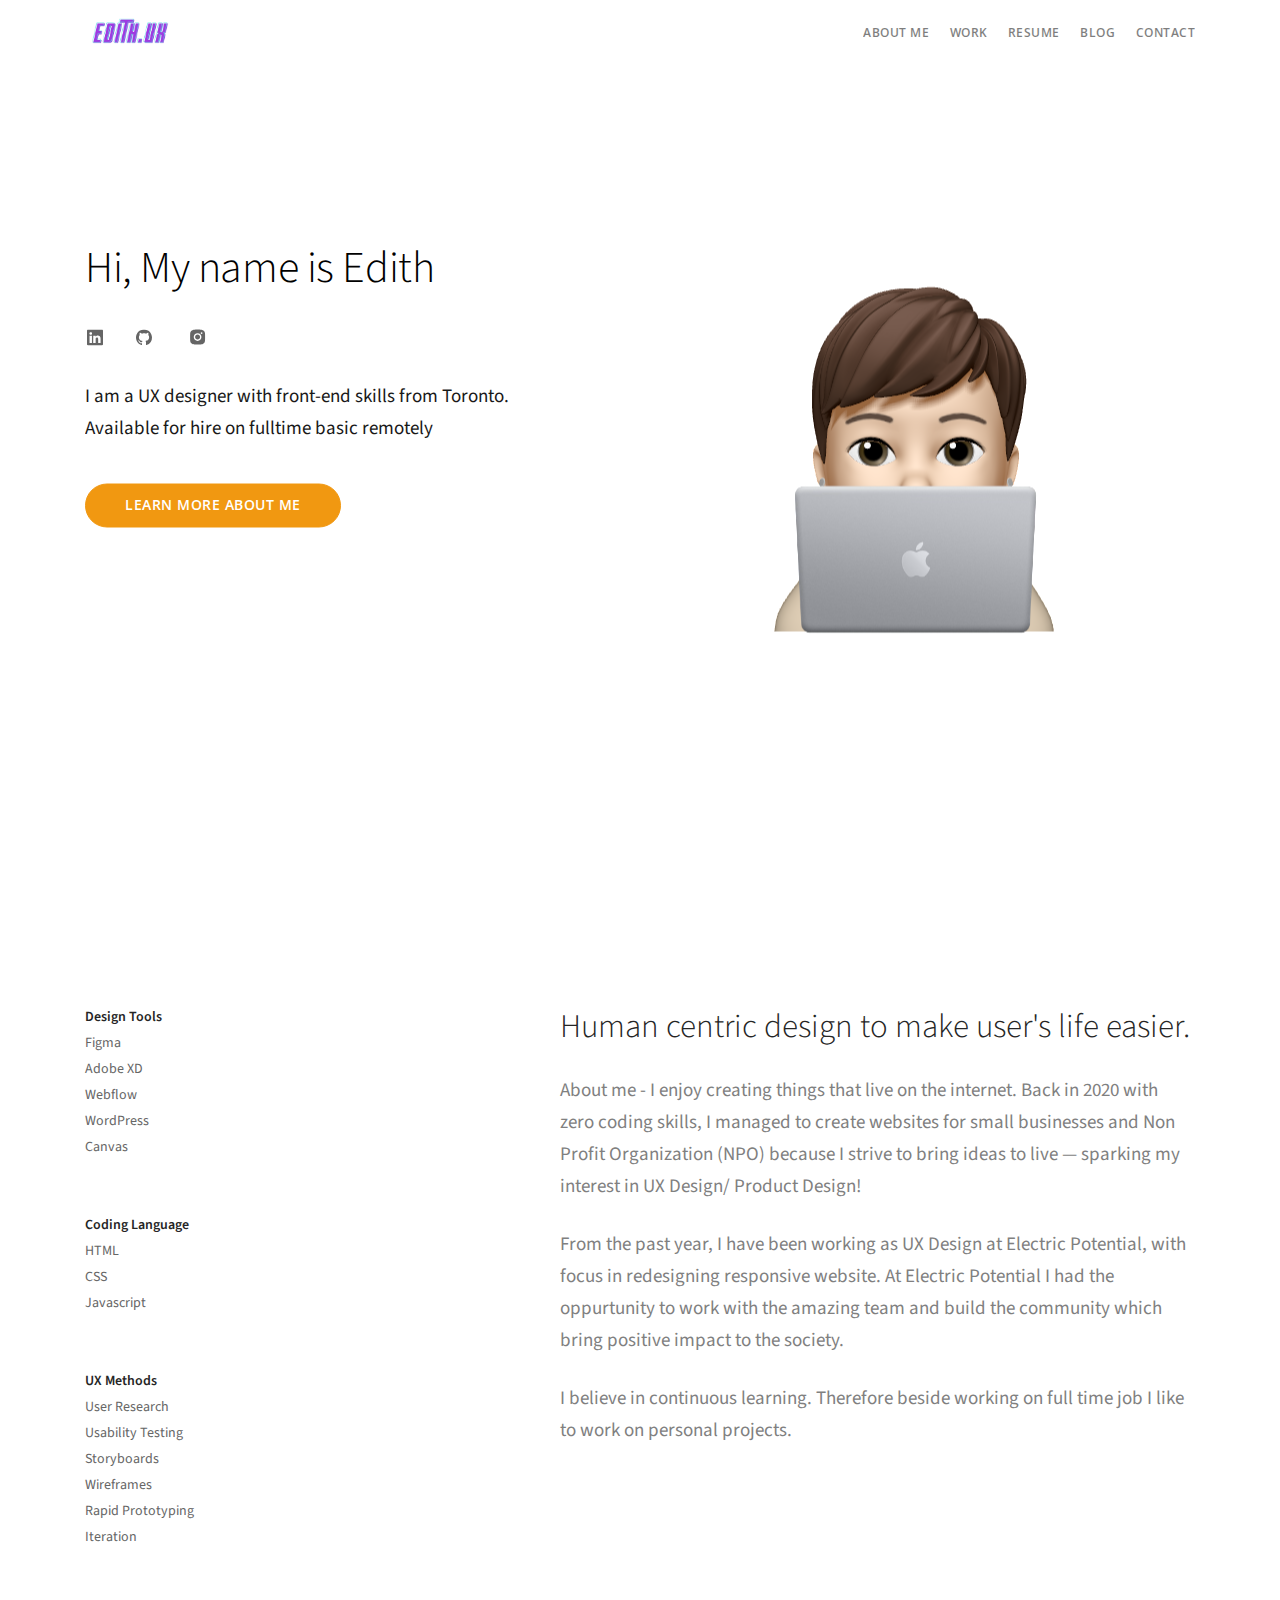
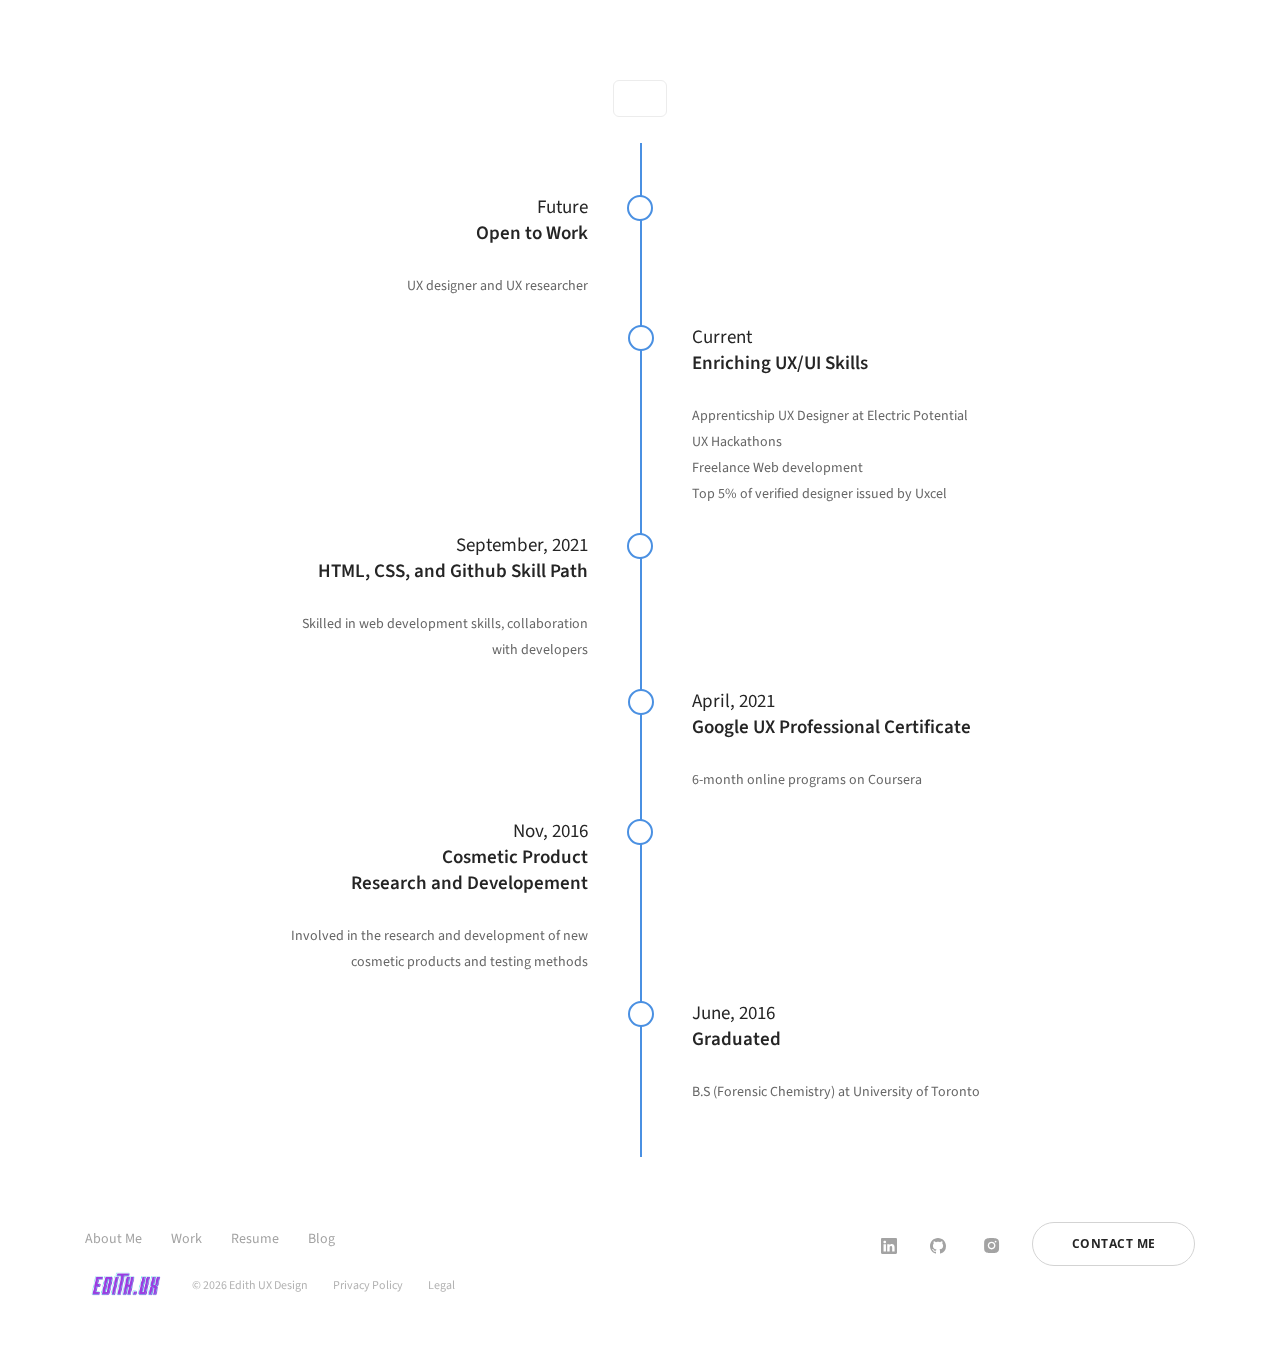
==== Aboutme.html @ ef79de03 "UX portfolio" ====
<!doctype html>
<html lang="en">
    <head>
        <meta charset="utf-8">
        <title>Edith Yim UX Design - About Me</title>
        <meta name="viewport" content="width=device-width, initial-scale=1.0">
        <meta name="description" content="Site Description Here">
        <link href="css/bootstrap.css" rel="stylesheet" type="text/css" media="all" />
        <link href="css/stack-interface.css" rel="stylesheet" type="text/css" media="all" />
        <link href="css/socicon.css" rel="stylesheet" type="text/css" media="all" />
        <link href="css/lightbox.min.css" rel="stylesheet" type="text/css" media="all" />
        <link href="css/flickity.css" rel="stylesheet" type="text/css" media="all" />
        <link href="css/iconsmind.css" rel="stylesheet" type="text/css" media="all" />
        <link href="css/jquery.steps.css" rel="stylesheet" type="text/css" media="all" />
        <link href="css/theme.css" rel="stylesheet" type="text/css" media="all" />
        <link href="css/custom.css" rel="stylesheet" type="text/css" media="all" />
        <link href="css/font-sourcesanspro.css" rel="stylesheet" type="text/css" media="all" />
        <link rel="stylesheet" media="screen and (max-width: 480px)" href="css/smallscreen.css">
        <link href="https://fonts.googleapis.com/css?family=Open+Sans:200,300,400,400i,500,600,700%7CMerriweather:300,300i" rel="stylesheet">
        <link href="https://fonts.googleapis.com/css?family=Source+Sans+Pro:200,300,400,400i,600,700" rel="stylesheet" />
        <link href="https://fonts.googleapis.com/icon?family=Material+Icons" rel="stylesheet">
    </head>

    <body class=" ">
        <a id="start"></a>
        <div class="nav-container ">
            <div class="bar bar--sm visible-xs">
                <div class="container">
                    <div class="row">
                        <div class="col-3 col-md-2">
                            <a href="index.html">
                                <img class="logo logo-dark" alt="logo" src="image/Logo.png" />
                                <img class="logo logo-light" alt="logo" src="image/Logo.png" />
                            </a>
                        </div>
                        <div class="col-9 col-md-10 text-right">
                            <a href="#" class="hamburger-toggle" data-toggle-class="#menu1;hidden-xs">
                                <i class="icon icon--sm stack-interface stack-menu"><svg width="24" height="24" xmlns="http://www.w3.org/2000/svg" fill-rule="evenodd" clip-rule="evenodd"><path d="M24 18v1h-24v-1h24zm0-6v1h-24v-1h24zm0-6v1h-24v-1h24z" fill="#1040e2"/><path d="M24 19h-24v-1h24v1zm0-6h-24v-1h24v1zm0-6h-24v-1h24v1z"/></svg></i>
                            </a>
        
                        </div>
                    </div>
                    <!--end of row-->
                </div>
                <!--end of container-->
            </div>
            <!--end bar-->
            <nav id="menu1" class="bar bar--sm bar-1 hidden-xs bar--absolute bar--transparent">
                <div class="container">
                    <div class="row">
                        <div class="col-lg-1 col-md-2 hidden-xs">
                            <div class="bar__module">
                                <a href="index.html">
                                    <img class="logo logo-dark" alt="logo" src="image/Logo.png" />
                                    <img class="logo logo-light" alt="logo" src="image/Logo.png" />
                                </a>
                            </div>
                            <!--end module-->
                        </div>
                        <div class="col-lg-11 col-md-12 text-right text-left-xs text-left-sm">
                            <div class="bar__module">
                                <ul class="menu-horizontal text-center">
                                    
                                     
                                    <li class="dropdown">
                                        
                        
                                        <a href="Aboutme.html"><span class="dropdown__trigger" style="color: black;">
                                        About Me </span></a>
                                        
                                        
                                    </li>
                                    <li class="dropdown">
                                        <a href="index.html #casestudy"><span class="dropdown__trigger" style="color: black;">Work</span></a>
                                        
                                    </li>
                                    <li class="dropdown">
                                        <a href="#"><span class="dropdown__trigger" style="color: black;">Resume</span></a>
                                    </li>
                                    <li class="dropdown">
                                        <a href="Blog.html"><span class="dropdown__trigger" style="color: black;">Blog</span></a>
                                    </li>
                                    <li class="dropdown">
                                        <a href="#"><span class="dropdown__trigger" style="color: black;">Contact </span></a>
                                        <div class="dropdown__container">
                                            <div class="container">
                                                <div class="row">
                                                    <div class="dropdown__content col-lg-2 col-md-4">
                                                        <ul class="menu-vertical">
                                                            <li class="dropdown">
                                                                <a href="mailto:yimmunyi@gmail.com"><span class="dropdown__trigger">Email</span></a>
                                                            <li class="dropdown">
                                                                <a href="https://www.linkedin.com/in/edithyim/"><span class="dropdown__trigger">Linkedin</span></a>
                                                            <li class="dropdown">
                                                                <a href="https://github.com/yimmun"><span class="dropdown__trigger">Github</span></a>
                                                            <li class="dropdown">
                                                                <a href="https://www.instagram.com/gooderror.ux/?hl=en"><span class="dropdown__trigger">Instagram</span></a>
                                                            

                                                                
                                                                <!--end dropdown container-->
                    
                                    </li>
                                    
                                                </div>
                                            </div>
                                        </div>
                                        <!--end dropdown container-->
                                    </li>
                                </ul>
                            </div>
                            <!--end module-->
                    
                        </div>
                    </div>
                    <!--end of row-->
                </div>
                <!--end of container-->
            </nav>
            <!--end bar-->
        </div>
        <div class="main-container">
            <section class="cover height-100 imagebg" data-overlay="0">
                <div class="background-image-holder">
                    <img alt="background" src="#" />
                </div>
                <div class="container pos-vertical-center">
                    <div class="row">
                        <div class="col-md-8 col-lg-5">
                            <h1 style="color: black;">
                                Hi, My name is Edith
                            </h1>
                            <ul class="social-list list-inline list--hover">
                                <li>
                                    <a href="https://www.linkedin.com/in/edithyim/" target="_blank">
                                        <i class="socicon socicon-twitter icon icon--xs"><svg xmlns="http://www.w3.org/2000/svg" width="16" height="16" fill="currentColor" class="bi bi-linkedin" viewBox="0 0 16 16">
                                            <path d="M0 1.146C0 .513.526 0 1.175 0h13.65C15.474 0 16 .513 16 1.146v13.708c0 .633-.526 1.146-1.175 1.146H1.175C.526 16 0 15.487 0 14.854V1.146zm4.943 12.248V6.169H2.542v7.225h2.401zm-1.2-8.212c.837 0 1.358-.554 1.358-1.248-.015-.709-.52-1.248-1.342-1.248-.822 0-1.359.54-1.359 1.248 0 .694.521 1.248 1.327 1.248h.016zm4.908 8.212V9.359c0-.216.016-.432.08-.586.173-.431.568-.878 1.232-.878.869 0 1.216.662 1.216 1.634v3.865h2.401V9.25c0-2.22-1.184-3.252-2.764-3.252-1.274 0-1.845.7-2.165 1.193v.025h-.016a5.54 5.54 0 0 1 .016-.025V6.169h-2.4c.03.678 0 7.225 0 7.225h2.4z"/>
                                          </svg></i>
                                    </a>
                                </li>
                                <li>
                                    <a href="https://github.com/yimmun" target="_blank">
                                        <i class="socicon socicon-facebook icon icon--xs"><svg xmlns="http://www.w3.org/2000/svg" width="16" height="16" fill="currentColor" class="bi bi-github" viewBox="0 0 16 16">
                                            <path d="M8 0C3.58 0 0 3.58 0 8c0 3.54 2.29 6.53 5.47 7.59.4.07.55-.17.55-.38 0-.19-.01-.82-.01-1.49-2.01.37-2.53-.49-2.69-.94-.09-.23-.48-.94-.82-1.13-.28-.15-.68-.52-.01-.53.63-.01 1.08.58 1.23.82.72 1.21 1.87.87 2.33.66.07-.52.28-.87.51-1.07-1.78-.2-3.64-.89-3.64-3.95 0-.87.31-1.59.82-2.15-.08-.2-.36-1.02.08-2.12 0 0 .67-.21 2.2.82.64-.18 1.32-.27 2-.27.68 0 1.36.09 2 .27 1.53-1.04 2.2-.82 2.2-.82.44 1.1.16 1.92.08 2.12.51.56.82 1.27.82 2.15 0 3.07-1.87 3.75-3.65 3.95.29.25.54.73.54 1.48 0 1.07-.01 1.93-.01 2.2 0 .21.15.46.55.38A8.012 8.012 0 0 0 16 8c0-4.42-3.58-8-8-8z"/>
                                          </svg></i>
                                    </a>
                                </li>
                                <li>
                                    <a href="https://www.instagram.com/gooderror.ux/?hl=en" target="_blank">
                                        <i class="socicon socicon-instagram icon icon--xs"> <svg stroke="currentColor" fill="currentColor" stroke-width="0" viewBox="0 0 1024 1024" height="1.2em" width="1.2em" xmlns="http://www.w3.org/2000/svg"><path d="M512 378.7c-73.4 0-133.3 59.9-133.3 133.3S438.6 645.3 512 645.3 645.3 585.4 645.3 512 585.4 378.7 512 378.7zM911.8 512c0-55.2.5-109.9-2.6-165-3.1-64-17.7-120.8-64.5-167.6-46.9-46.9-103.6-61.4-167.6-64.5-55.2-3.1-109.9-2.6-165-2.6-55.2 0-109.9-.5-165 2.6-64 3.1-120.8 17.7-167.6 64.5C132.6 226.3 118.1 283 115 347c-3.1 55.2-2.6 109.9-2.6 165s-.5 109.9 2.6 165c3.1 64 17.7 120.8 64.5 167.6 46.9 46.9 103.6 61.4 167.6 64.5 55.2 3.1 109.9 2.6 165 2.6 55.2 0 109.9.5 165-2.6 64-3.1 120.8-17.7 167.6-64.5 46.9-46.9 61.4-103.6 64.5-167.6 3.2-55.1 2.6-109.8 2.6-165zM512 717.1c-113.5 0-205.1-91.6-205.1-205.1S398.5 306.9 512 306.9 717.1 398.5 717.1 512 625.5 717.1 512 717.1zm213.5-370.7c-26.5 0-47.9-21.4-47.9-47.9s21.4-47.9 47.9-47.9 47.9 21.4 47.9 47.9a47.84 47.84 0 0 1-47.9 47.9z"></path></svg></i>
                                    </a>
                                </li>
                                <li>
                                    <a href="#">
                                        <i class="socicon socicon-instagram icon icon--xs"></i>
                                    </a>
                                </li>
                            </ul>
                            <p class="lead" style="color:black;">
                                I am a UX designer with front-end skills from Toronto. <br> Available for hire on fulltime basic remotely
                            </p>
                            <a class="btn btn--primary type--uppercase" href="#" style="height: 44px; border-radius: 32px;>
                                <span class="btn__text">
                                    Learn More About Me
                                </span>
                            </a>
                        
                        </div>
                        <div class="memoji" >
                        <img id="memoji" src="image/Image.png" style="margin-left: 160px;"></div>
                    </div>
                    <!--end of row-->
                </div>
                <!--end of container-->
            </section>

            <section class="switchable ">
                <div class="container">
                    <div class="row justify-content-between">
                        <div class="col-md-8 col-lg-7">
                            <h2>Human centric design to make user's life easier.</h2>
                            <p class="lead">
                                        
                                About me - I enjoy creating things that live on the internet. Back in 2020 with zero coding skills, I managed to create websites for small businesses and Non Profit Organization (NPO) because I strive to bring ideas to live — sparking my interest in UX Design/ Product Design! </p>

<p class="lead">From the past year, I have been working as UX Design at Electric Potential, with focus in redesigning responsive website. At Electric Potential I had the oppurtunity to work with the amazing team and build the community which bring positive impact to the society.

<p class="lead">I believe in continuous learning. Therefore beside working on full time job I like to work on personal projects. </p>

                        </div>
                        <div class="col-md-4 col-lg-3">
                            <div class="text-block">
                                <h5>Design Tools</h5>
                                <p>
                                    Figma
                                    <br> Adobe XD
                                    <br> Webflow
                                    <br> WordPress
                                    <br> Canvas
                                </p>
                            </div>
                            <div class="text-block">
                                <h5>Coding Language</h5>
                                <p>
                                    HTML
                                    <br /> CSS
                                    <br /> Javascript
                                </p>
                            </div>
                            <div class="text-block">
                                <h5>UX Methods</h5>
                                <p> User Research
                                
                                    
                                    <br /> Usability Testing
                                    <br /> Storyboards
                                    <br /> Wireframes
                                    <br /> Rapid Prototyping
                                    <br /> Iteration
                                    
                                </p>
                            </div>
                        </div>
                    </div>
                    <!--end of row-->
                </div>
                <!--end of container-->
            </section>

            
            
    <div class="tabs-container text-center" data-content-align="left">
    <ul class="tabs">
        <li class="active">
            <div class="tab__content">
                    <div class="container">
                        <div class="row justify-content-center">
                            <div class="col-lg-8">
                                <div class="process-1">
                                    <div class="process__item">
                                        <h4>Future
                                            <br> <b>Open to Work </b></h4>
                                        <p>
                                            UX designer and UX researcher
                                            
                                        </p>
                                    </div>
                                    <div class="process__item">
                                        <h4>Current
                                            <br> <b>Enriching UX/UI Skills</b> </h4>
                                        <p>
                                            Apprenticship UX Designer at Electric Potential
                                            <br> UX Hackathons
                                            <br> Freelance Web development
                                            <br> Top 5% of verified designer issued by Uxcel
                                        </p>
                                    </div>
                                    <div class="process__item">
                                        <h4> September, 2021
                                            <br> <b>HTML, CSS, and Github Skill Path </b></h4>
                                        <p>
                                             Skilled in web development skills, collaboration with developers
                                        </p>
                                    </div>
                                    <div class="process__item">
                                        <h4> April, 2021
                                            <br> <b>Google UX Professional Certificate </b></h4>
                                        <p>
                                            6-month online programs on Coursera
                                        </p>
                                    </div>
                                    <div class="process__item">
                                        <h4> Nov, 2016
                                            <br> <b>Cosmetic Product</b> <br> <b>Research and Developement</b></h4>
                                        <p>
                                            Involved in the research and development of new cosmetic products and testing methods
                                        </p>
                                    </div>
                                    <div class="process__item">
                                        <h4> June, 2016
                                            <br><b>Graduated</b></h4>
                                        <p>
                                            B.S (Forensic Chemistry) at University of Toronto
                                        </p>
                                    </div>
                                    
                                </div>
                                <!--end process-->
                            </div>
                        </div>
                        <!--end of row-->
                    </div>
                    <!--end of container-->
                </section>
        
                <footer class="space--sm footer-1 text-center-xs ">
                    <div class="container">
                        <div class="row">
                            <div class="col-md-6">
                                <ul class="list-inline list--hover">
                                    <li>
                                        <a href="Aboutme.html">
                                            <span>About Me</span>
                                        </a>
                                    </li>
                                    <li>
                                        <a href="#">
                                            <span>Work</span>
                                        </a>
                                    </li>
                                    <li>
                                        <a href="#">
                                            <span>Resume</span>
                                        </a>
                                    </li>
                                    <li>
                                        <a href="Blog.html">
                                            <span>Blog</span>
                                        </a>
                                    </li>
                                </ul>
                            </div>
                            <div class="col-md-6 text-right text-center-xs">
                                <ul class="social-list list-inline list--hover">
                                    <li>
                                        <a href="#">
                                            <i class="socicon socicon-google icon icon--xs" style="color: black;"></i>
                                        </a>
                                    </li>
                                    <li>
                                        <a href="https://www.linkedin.com/in/edithyim/" target="_blank">
                                            <i class="socicon socicon-twitter icon icon--xs"><svg xmlns="http://www.w3.org/2000/svg" width="16" height="16" fill="currentColor" class="bi bi-linkedin" viewBox="0 0 16 16">
                                                <path d="M0 1.146C0 .513.526 0 1.175 0h13.65C15.474 0 16 .513 16 1.146v13.708c0 .633-.526 1.146-1.175 1.146H1.175C.526 16 0 15.487 0 14.854V1.146zm4.943 12.248V6.169H2.542v7.225h2.401zm-1.2-8.212c.837 0 1.358-.554 1.358-1.248-.015-.709-.52-1.248-1.342-1.248-.822 0-1.359.54-1.359 1.248 0 .694.521 1.248 1.327 1.248h.016zm4.908 8.212V9.359c0-.216.016-.432.08-.586.173-.431.568-.878 1.232-.878.869 0 1.216.662 1.216 1.634v3.865h2.401V9.25c0-2.22-1.184-3.252-2.764-3.252-1.274 0-1.845.7-2.165 1.193v.025h-.016a5.54 5.54 0 0 1 .016-.025V6.169h-2.4c.03.678 0 7.225 0 7.225h2.4z"/>
                                              </svg></i>
                                        </a>
                                    </li>
                                    <li>
                                        <a href="https://github.com/yimmun" target="_blank">
                                            <i class="socicon socicon-facebook icon icon--xs"><svg xmlns="http://www.w3.org/2000/svg" width="16" height="16" fill="currentColor" class="bi bi-github" viewBox="0 0 16 16">
                                                <path d="M8 0C3.58 0 0 3.58 0 8c0 3.54 2.29 6.53 5.47 7.59.4.07.55-.17.55-.38 0-.19-.01-.82-.01-1.49-2.01.37-2.53-.49-2.69-.94-.09-.23-.48-.94-.82-1.13-.28-.15-.68-.52-.01-.53.63-.01 1.08.58 1.23.82.72 1.21 1.87.87 2.33.66.07-.52.28-.87.51-1.07-1.78-.2-3.64-.89-3.64-3.95 0-.87.31-1.59.82-2.15-.08-.2-.36-1.02.08-2.12 0 0 .67-.21 2.2.82.64-.18 1.32-.27 2-.27.68 0 1.36.09 2 .27 1.53-1.04 2.2-.82 2.2-.82.44 1.1.16 1.92.08 2.12.51.56.82 1.27.82 2.15 0 3.07-1.87 3.75-3.65 3.95.29.25.54.73.54 1.48 0 1.07-.01 1.93-.01 2.2 0 .21.15.46.55.38A8.012 8.012 0 0 0 16 8c0-4.42-3.58-8-8-8z"/>
                                              </svg></i>
                                        </a>
                                    </li>
                                    <li>
                                        <a href="https://www.instagram.com/gooderror.ux/?hl=en" target="_blank">
                                            <i class="socicon socicon-instagram icon icon--xs"> <svg stroke="currentColor" fill="currentColor" stroke-width="0" viewBox="0 0 1024 1024" height="1.2em" width="1.2em" xmlns="http://www.w3.org/2000/svg"><path d="M512 378.7c-73.4 0-133.3 59.9-133.3 133.3S438.6 645.3 512 645.3 645.3 585.4 645.3 512 585.4 378.7 512 378.7zM911.8 512c0-55.2.5-109.9-2.6-165-3.1-64-17.7-120.8-64.5-167.6-46.9-46.9-103.6-61.4-167.6-64.5-55.2-3.1-109.9-2.6-165-2.6-55.2 0-109.9-.5-165 2.6-64 3.1-120.8 17.7-167.6 64.5C132.6 226.3 118.1 283 115 347c-3.1 55.2-2.6 109.9-2.6 165s-.5 109.9 2.6 165c3.1 64 17.7 120.8 64.5 167.6 46.9 46.9 103.6 61.4 167.6 64.5 55.2 3.1 109.9 2.6 165 2.6 55.2 0 109.9.5 165-2.6 64-3.1 120.8-17.7 167.6-64.5 46.9-46.9 61.4-103.6 64.5-167.6 3.2-55.1 2.6-109.8 2.6-165zM512 717.1c-113.5 0-205.1-91.6-205.1-205.1S398.5 306.9 512 306.9 717.1 398.5 717.1 512 625.5 717.1 512 717.1zm213.5-370.7c-26.5 0-47.9-21.4-47.9-47.9s21.4-47.9 47.9-47.9 47.9 21.4 47.9 47.9a47.84 47.84 0 0 1-47.9 47.9z"></path></svg></i>
                                        </a>
                                    </li>
                                </ul>
                                <a href="mailto:yimmunyi@gmail.com" class="btn type--uppercase" id="contactusbutton" style="height: 44px; border-radius: 32px;" >
                                    <span class="btn__text">
                                        Contact Me
                                    </span>
                                </a>
                            </div>
                        </div>
                        <!--end of row-->
                        <div class="row">
                            <div class="col-md-12">
                                <img alt="Image" class="logo" src="image/Logo.png" />
                                <span class="type--fine-print">&copy;
                                    <span class="update-year"></span> Edith UX Design</span>
                                <a class="type--fine-print" href="#">Privacy Policy</a>
                                <a class="type--fine-print" href="#">Legal</a>
                            </div>
                        </div>
                        <!--end of row-->
                    </div>
                    <!--end of container-->
                </footer>
            </div>

        <!--<div class="loader"></div>-->
        <a class="back-to-top inner-link" href="#start" data-scroll-class="100vh:active">
            <i class="stack-interface stack-up-open-big"><svg stroke="currentColor" fill="currentColor" stroke-width="0" viewBox="0 0 448 512" height="1em" width="1em" xmlns="http://www.w3.org/2000/svg"><path d="M34.9 289.5l-22.2-22.2c-9.4-9.4-9.4-24.6 0-33.9L207 39c9.4-9.4 24.6-9.4 33.9 0l194.3 194.3c9.4 9.4 9.4 24.6 0 33.9L413 289.4c-9.5 9.5-25 9.3-34.3-.4L264 168.6V456c0 13.3-10.7 24-24 24h-32c-13.3 0-24-10.7-24-24V168.6L69.2 289.1c-9.3 9.8-24.8 10-34.3.4z"></path></svg></i>
        </a>
        <script src="js/jquery-3.1.1.min.js"></script>
        <script src="js/flickity.min.js"></script>
        <script src="js/easypiechart.min.js"></script>
        <script src="js/parallax.js"></script>
        <script src="js/typed.min.js"></script>
        <script src="js/datepicker.js"></script>
        <script src="js/isotope.min.js"></script>
        <script src="js/ytplayer.min.js"></script>
        <script src="js/lightbox.min.js"></script>
        <script src="js/granim.min.js"></script>
        <script src="js/jquery.steps.min.js"></script>
        <script src="js/countdown.min.js"></script>
        <script src="js/twitterfetcher.min.js"></script>
        <script src="js/spectragram.min.js"></script>
        <script src="js/smooth-scroll.min.js"></script>
        <script src="js/scripts.js"></script>
    </body>
</html>
---- css/stack-interface.css ----
@font-face {
  font-family: 'stack-interface';
  src: url('../fonts/stack-interface.eot?33839631');
  src: url('../fonts/stack-interface.eot?33839631#iefix') format('embedded-opentype'),
       url('../fonts/stack-interface.woff2?33839631') format('woff2'),
       url('../fonts/stack-interface.woff?33839631') format('woff'),
       url('../fonts/stack-interface.ttf?33839631') format('truetype'),
       url('../fonts/stack-interface.svg?33839631#stack-interface') format('svg');
  font-weight: normal;
  font-style: normal;
}
/* Chrome hack: SVG is rendered more smooth in Windozze. 100% magic, uncomment if you need it. */
/* Note, that will break hinting! In other OS-es font will be not as sharp as it could be */
/*
@media screen and (-webkit-min-device-pixel-ratio:0) {
  @font-face {
    font-family: 'stack-interface';
    src: url('../font/stack-interface.svg?34857618#stack-interface') format('svg');
  }
}
*/
 
 [class^="stack-"]:before, [class*=" stack-"]:before {
  font-family: "stack-interface";
  font-style: normal;
  font-weight: normal;
  speak: none;
 
  display: inline-block;
  text-decoration: inherit;
  width: 1em;
  margin-right: .2em;
  text-align: center;
  /* opacity: .8; */
 
  /* For safety - reset parent styles, that can break glyph codes*/
  font-variant: normal;
  text-transform: none;
 
  /* fix buttons height, for twitter bootstrap */
  line-height: 1em;
 
  /* Animation center compensation - margins should be symmetric */
  /* remove if not needed */
  margin-left: .2em;
 
  /* you can be more comfortable with increased icons size */
  /* font-size: 120%; */
 
  /* Font smoothing. That was taken from TWBS */
  -webkit-font-smoothing: antialiased;
  -moz-osx-font-smoothing: grayscale;
 
  /* Uncomment for 3D effect */
  /* text-shadow: 1px 1px 1px rgba(127, 127, 127, 0.3); */
}
 
.stack-down-open-big:before { content: '\e800'; } /* '' */
.stack-left-open-big:before { content: '\e801'; } /* '' */
.stack-right-open-big:before { content: '\e802'; } /* '' */
.stack-up-open-big:before { content: '\e803'; } /* '' */
.stack-basket:before { content: '\e804'; } /* '' */
.stack-search:before { content: '\e805'; } /* '' */
.stack-down-dir:before { content: '\e806'; } /* '' */
.stack-left-dir:before { content: '\e807'; } /* '' */
.stack-right-dir:before { content: '\e808'; } /* '' */
.stack-up-dir:before { content: '\e809'; } /* '' */
.stack-down-open:before { content: '\e80a'; } /* '' */
.stack-left-open:before { content: '\e80b'; } /* '' */
.stack-right-open:before { content: '\e80c'; } /* '' */
.stack-up-open:before { content: '\e80d'; } /* '' */
.stack-menu:before { content: '\e80e'; } /* '' */
.stack-users:before { content: '\e80f'; } /* '' */
.stack-publish:before { content: '\e810'; } /* '' */
.stack-trash:before { content: '\e811'; } /* '' */
.stack-bell:before { content: '\e812'; } /* '' */
.stack-cog:before { content: '\e813'; } /* '' */
.stack-plus-circled:before { content: '\e814'; } /* '' */
.stack-dot-3:before { content: '\e815'; } /* '' */
---- css/socicon.css ----
@font-face {
  font-family: 'Socicon';
  src:  url('../fonts/socicon.eot?a93r5t');
  src:  url('../fonts/socicon.eot?a93r5t#iefix') format('embedded-opentype'),
    url('../fonts/socicon.ttf?a93r5t') format('truetype'),
    url('../fonts/socicon.woff?a93r5t') format('woff'),
    url('../fonts/socicon.svg?a93r5t#Socicon') format('svg');
  font-weight: normal;
  font-style: normal;
}

[class^="socicon-"], [class*=" socicon-"] {
  /* use !important to prevent issues with browser extensions that change fonts */
  font-family: 'Socicon' !important;
  speak: none;
  font-style: normal;
  font-weight: normal;
  font-variant: normal;
  text-transform: none;
  line-height: 1;

  /* Better Font Rendering =========== */
  -webkit-font-smoothing: antialiased;
  -moz-osx-font-smoothing: grayscale;
}

.socicon-gamewisp:before {
  content: "\e905";
}
.socicon-bloglovin:before {
  content: "\e904";
}
.socicon-tunein:before {
  content: "\e903";
}
.socicon-gamejolt:before {
  content: "\e901";
}
.socicon-trello:before {
  content: "\e902";
}
.socicon-spreadshirt:before {
  content: "\e900";
}
.socicon-500px:before {
  content: "\e000";
}
.socicon-8tracks:before {
  content: "\e001";
}
.socicon-airbnb:before {
  content: "\e002";
}
.socicon-alliance:before {
  content: "\e003";
}
.socicon-amazon:before {
  content: "\e004";
}
.socicon-amplement:before {
  content: "\e005";
}
.socicon-android:before {
  content: "\e006";
}
.socicon-angellist:before {
  content: "\e007";
}
.socicon-apple:before {
  content: "\e008";
}
.socicon-appnet:before {
  content: "\e009";
}
.socicon-baidu:before {
  content: "\e00a";
}
.socicon-bandcamp:before {
  content: "\e00b";
}
.socicon-battlenet:before {
  content: "\e00c";
}
.socicon-beam:before {
  content: "\e00d";
}
.socicon-bebee:before {
  content: "\e00e";
}
.socicon-bebo:before {
  content: "\e00f";
}
.socicon-behance:before {
  content: "\e010";
}
.socicon-blizzard:before {
  content: "\e011";
}
.socicon-blogger:before {
  content: "\e012";
}
.socicon-buffer:before {
  content: "\e013";
}
.socicon-chrome:before {
  content: "\e014";
}
.socicon-coderwall:before {
  content: "\e015";
}
.socicon-curse:before {
  content: "\e016";
}
.socicon-dailymotion:before {
  content: "\e017";
}
.socicon-deezer:before {
  content: "\e018";
}
.socicon-delicious:before {
  content: "\e019";
}
.socicon-deviantart:before {
  content: "\e01a";
}
.socicon-diablo:before {
  content: "\e01b";
}
.socicon-digg:before {
  content: "\e01c";
}
.socicon-discord:before {
  content: "\e01d";
}
.socicon-disqus:before {
  content: "\e01e";
}
.socicon-douban:before {
  content: "\e01f";
}
.socicon-draugiem:before {
  content: "\e020";
}
.socicon-dribbble:before {
  content: "\e021";
}
.socicon-drupal:before {
  content: "\e022";
}
.socicon-ebay:before {
  content: "\e023";
}
.socicon-ello:before {
  content: "\e024";
}
.socicon-endomodo:before {
  content: "\e025";
}
.socicon-envato:before {
  content: "\e026";
}
.socicon-etsy:before {
  content: "\e027";
}
.socicon-facebook:before {
  content: "\e028";
}
.socicon-feedburner:before {
  content: "\e029";
}
.socicon-filmweb:before {
  content: "\e02a";
}
.socicon-firefox:before {
  content: "\e02b";
}
.socicon-flattr:before {
  content: "\e02c";
}
.socicon-flickr:before {
  content: "\e02d";
}
.socicon-formulr:before {
  content: "\e02e";
}
.socicon-forrst:before {
  content: "\e02f";
}
.socicon-foursquare:before {
  content: "\e030";
}
.socicon-friendfeed:before {
  content: "\e031";
}
.socicon-github:before {
  content: "\e032";
}
.socicon-goodreads:before {
  content: "\e033";
}
.socicon-google:before {
  content: "\e034";
}
.socicon-googlescholar:before {
  content: "\e035";
}
.socicon-googlegroups:before {
  content: "\e036";
}
.socicon-googlephotos:before {
  content: "\e037";
}
.socicon-googleplus:before {
  content: "\e038";
}
.socicon-grooveshark:before {
  content: "\e039";
}
.socicon-hackerrank:before {
  content: "\e03a";
}
.socicon-hearthstone:before {
  content: "\e03b";
}
.socicon-hellocoton:before {
  content: "\e03c";
}
.socicon-heroes:before {
  content: "\e03d";
}
.socicon-hitbox:before {
  content: "\e03e";
}
.socicon-horde:before {
  content: "\e03f";
}
.socicon-houzz:before {
  content: "\e040";
}
.socicon-icq:before {
  content: "\e041";
}
.socicon-identica:before {
  content: "\e042";
}
.socicon-imdb:before {
  content: "\e043";
}
.socicon-instagram:before {
  content: "\e044";
}
.socicon-issuu:before {
  content: "\e045";
}
.socicon-istock:before {
  content: "\e046";
}
.socicon-itunes:before {
  content: "\e047";
}
.socicon-keybase:before {
  content: "\e048";
}
.socicon-lanyrd:before {
  content: "\e049";
}
.socicon-lastfm:before {
  content: "\e04a";
}
.socicon-line:before {
  content: "\e04b";
}
.socicon-linkedin:before {
  content: "\e04c";
}
.socicon-livejournal:before {
  content: "\e04d";
}
.socicon-lyft:before {
  content: "\e04e";
}
.socicon-macos:before {
  content: "\e04f";
}
.socicon-mail:before {
  content: "\e050";
}
.socicon-medium:before {
  content: "\e051";
}
.socicon-meetup:before {
  content: "\e052";
}
.socicon-mixcloud:before {
  content: "\e053";
}
.socicon-modelmayhem:before {
  content: "\e054";
}
.socicon-mumble:before {
  content: "\e055";
}
.socicon-myspace:before {
  content: "\e056";
}
.socicon-newsvine:before {
  content: "\e057";
}
.socicon-nintendo:before {
  content: "\e058";
}
.socicon-npm:before {
  content: "\e059";
}
.socicon-odnoklassniki:before {
  content: "\e05a";
}
.socicon-openid:before {
  content: "\e05b";
}
.socicon-opera:before {
  content: "\e05c";
}
.socicon-outlook:before {
  content: "\e05d";
}
.socicon-overwatch:before {
  content: "\e05e";
}
.socicon-patreon:before {
  content: "\e05f";
}
.socicon-paypal:before {
  content: "\e060";
}
.socicon-periscope:before {
  content: "\e061";
}
.socicon-persona:before {
  content: "\e062";
}
.socicon-pinterest:before {
  content: "\e063";
}
.socicon-play:before {
  content: "\e064";
}
.socicon-player:before {
  content: "\e065";
}
.socicon-playstation:before {
  content: "\e066";
}
.socicon-pocket:before {
  content: "\e067";
}
.socicon-qq:before {
  content: "\e068";
}
.socicon-quora:before {
  content: "\e069";
}
.socicon-raidcall:before {
  content: "\e06a";
}
.socicon-ravelry:before {
  content: "\e06b";
}
.socicon-reddit:before {
  content: "\e06c";
}
.socicon-renren:before {
  content: "\e06d";
}
.socicon-researchgate:before {
  content: "\e06e";
}
.socicon-residentadvisor:before {
  content: "\e06f";
}
.socicon-reverbnation:before {
  content: "\e070";
}
.socicon-rss:before {
  content: "\e071";
}
.socicon-sharethis:before {
  content: "\e072";
}
.socicon-skype:before {
  content: "\e073";
}
.socicon-slideshare:before {
  content: "\e074";
}
.socicon-smugmug:before {
  content: "\e075";
}
.socicon-snapchat:before {
  content: "\e076";
}
.socicon-songkick:before {
  content: "\e077";
}
.socicon-soundcloud:before {
  content: "\e078";
}
.socicon-spotify:before {
  content: "\e079";
}
.socicon-stackexchange:before {
  content: "\e07a";
}
.socicon-stackoverflow:before {
  content: "\e07b";
}
.socicon-starcraft:before {
  content: "\e07c";
}
.socicon-stayfriends:before {
  content: "\e07d";
}
.socicon-steam:before {
  content: "\e07e";
}
.socicon-storehouse:before {
  content: "\e07f";
}
.socicon-strava:before {
  content: "\e080";
}
.socicon-streamjar:before {
  content: "\e081";
}
.socicon-stumbleupon:before {
  content: "\e082";
}
.socicon-swarm:before {
  content: "\e083";
}
.socicon-teamspeak:before {
  content: "\e084";
}
.socicon-teamviewer:before {
  content: "\e085";
}
.socicon-technorati:before {
  content: "\e086";
}
.socicon-telegram:before {
  content: "\e087";
}
.socicon-tripadvisor:before {
  content: "\e088";
}
.socicon-tripit:before {
  content: "\e089";
}
.socicon-triplej:before {
  content: "\e08a";
}
.socicon-tumblr:before {
  content: "\e08b";
}
.socicon-twitch:before {
  content: "\e08c";
}
.socicon-twitter:before {
  content: "\e08d";
}
.socicon-uber:before {
  content: "\e08e";
}
.socicon-ventrilo:before {
  content: "\e08f";
}
.socicon-viadeo:before {
  content: "\e090";
}
.socicon-viber:before {
  content: "\e091";
}
.socicon-viewbug:before {
  content: "\e092";
}
.socicon-vimeo:before {
  content: "\e093";
}
.socicon-vine:before {
  content: "\e094";
}
.socicon-vkontakte:before {
  content: "\e095";
}
.socicon-warcraft:before {
  content: "\e096";
}
.socicon-wechat:before {
  content: "\e097";
}
.socicon-weibo:before {
  content: "\e098";
}
.socicon-whatsapp:before {
  content: "\e099";
}
.socicon-wikipedia:before {
  content: "\e09a";
}
.socicon-windows:before {
  content: "\e09b";
}
.socicon-wordpress:before {
  content: "\e09c";
}
.socicon-wykop:before {
  content: "\e09d";
}
.socicon-xbox:before {
  content: "\e09e";
}
.socicon-xing:before {
  content: "\e09f";
}
.socicon-yahoo:before {
  content: "\e0a0";
}
.socicon-yammer:before {
  content: "\e0a1";
}
.socicon-yandex:before {
  content: "\e0a2";
}
.socicon-yelp:before {
  content: "\e0a3";
}
.socicon-younow:before {
  content: "\e0a4";
}
.socicon-youtube:before {
  content: "\e0a5";
}
.socicon-zapier:before {
  content: "\e0a6";
}
.socicon-zerply:before {
  content: "\e0a7";
}
.socicon-zomato:before {
  content: "\e0a8";
}
.socicon-zynga:before {
  content: "\e0a9";
}
---- css/iconsmind.css ----
@font-face {
	font-family: 'iconsmind';
	src:url('../fonts/iconsmind.eot?#iefix-rdmvgc') format('embedded-opentype');
	src:url('../fonts/iconsmind.woff') format('woff'),
		url('../fonts/iconsmind.ttf') format('truetype');
	font-weight: normal;
	font-style: normal;
}

[class^="icon-"], [class*=" icon-"] {
	font-family: 'iconsmind';
	speak: none;
	font-style: normal;
	font-weight: normal;
	font-variant: normal;
	text-transform: none;
	line-height: 1;
	/* Better Font Rendering =========== */
	-webkit-font-smoothing: antialiased;
	-moz-osx-font-smoothing: grayscale;
}

.icon-A-Z:before {
	content: "\e600";
}
.icon-Aa:before {
	content: "\e601";
}
.icon-Add-Bag:before {
	content: "\e602";
}
.icon-Add-Basket:before {
	content: "\e603";
}
.icon-Add-Cart:before {
	content: "\e604";
}
.icon-Add-File:before {
	content: "\e605";
}
.icon-Add-SpaceAfterParagraph:before {
	content: "\e606";
}
.icon-Add-SpaceBeforeParagraph:before {
	content: "\e607";
}
.icon-Add-User:before {
	content: "\e608";
}
.icon-Add-UserStar:before {
	content: "\e609";
}
.icon-Add-Window:before {
	content: "\e60a";
}
.icon-Add:before {
	content: "\e60b";
}
.icon-Address-Book:before {
	content: "\e60c";
}
.icon-Address-Book2:before {
	content: "\e60d";
}
.icon-Administrator:before {
	content: "\e60e";
}
.icon-Aerobics-2:before {
	content: "\e60f";
}
.icon-Aerobics-3:before {
	content: "\e610";
}
.icon-Aerobics:before {
	content: "\e611";
}
.icon-Affiliate:before {
	content: "\e612";
}
.icon-Aim:before {
	content: "\e613";
}
.icon-Air-Balloon:before {
	content: "\e614";
}
.icon-Airbrush:before {
	content: "\e615";
}
.icon-Airship:before {
	content: "\e616";
}
.icon-Alarm-Clock:before {
	content: "\e617";
}
.icon-Alarm-Clock2:before {
	content: "\e618";
}
.icon-Alarm:before {
	content: "\e619";
}
.icon-Alien-2:before {
	content: "\e61a";
}
.icon-Alien:before {
	content: "\e61b";
}
.icon-Aligator:before {
	content: "\e61c";
}
.icon-Align-Center:before {
	content: "\e61d";
}
.icon-Align-JustifyAll:before {
	content: "\e61e";
}
.icon-Align-JustifyCenter:before {
	content: "\e61f";
}
.icon-Align-JustifyLeft:before {
	content: "\e620";
}
.icon-Align-JustifyRight:before {
	content: "\e621";
}
.icon-Align-Left:before {
	content: "\e622";
}
.icon-Align-Right:before {
	content: "\e623";
}
.icon-Alpha:before {
	content: "\e624";
}
.icon-Ambulance:before {
	content: "\e625";
}
.icon-AMX:before {
	content: "\e626";
}
.icon-Anchor-2:before {
	content: "\e627";
}
.icon-Anchor:before {
	content: "\e628";
}
.icon-Android-Store:before {
	content: "\e629";
}
.icon-Android:before {
	content: "\e62a";
}
.icon-Angel-Smiley:before {
	content: "\e62b";
}
.icon-Angel:before {
	content: "\e62c";
}
.icon-Angry:before {
	content: "\e62d";
}
.icon-Apple-Bite:before {
	content: "\e62e";
}
.icon-Apple-Store:before {
	content: "\e62f";
}
.icon-Apple:before {
	content: "\e630";
}
.icon-Approved-Window:before {
	content: "\e631";
}
.icon-Aquarius-2:before {
	content: "\e632";
}
.icon-Aquarius:before {
	content: "\e633";
}
.icon-Archery-2:before {
	content: "\e634";
}
.icon-Archery:before {
	content: "\e635";
}
.icon-Argentina:before {
	content: "\e636";
}
.icon-Aries-2:before {
	content: "\e637";
}
.icon-Aries:before {
	content: "\e638";
}
.icon-Army-Key:before {
	content: "\e639";
}
.icon-Arrow-Around:before {
	content: "\e63a";
}
.icon-Arrow-Back3:before {
	content: "\e63b";
}
.icon-Arrow-Back:before {
	content: "\e63c";
}
.icon-Arrow-Back2:before {
	content: "\e63d";
}
.icon-Arrow-Barrier:before {
	content: "\e63e";
}
.icon-Arrow-Circle:before {
	content: "\e63f";
}
.icon-Arrow-Cross:before {
	content: "\e640";
}
.icon-Arrow-Down:before {
	content: "\e641";
}
.icon-Arrow-Down2:before {
	content: "\e642";
}
.icon-Arrow-Down3:before {
	content: "\e643";
}
.icon-Arrow-DowninCircle:before {
	content: "\e644";
}
.icon-Arrow-Fork:before {
	content: "\e645";
}
.icon-Arrow-Forward:before {
	content: "\e646";
}
.icon-Arrow-Forward2:before {
	content: "\e647";
}
.icon-Arrow-From:before {
	content: "\e648";
}
.icon-Arrow-Inside:before {
	content: "\e649";
}
.icon-Arrow-Inside45:before {
	content: "\e64a";
}
.icon-Arrow-InsideGap:before {
	content: "\e64b";
}
.icon-Arrow-InsideGap45:before {
	content: "\e64c";
}
.icon-Arrow-Into:before {
	content: "\e64d";
}
.icon-Arrow-Join:before {
	content: "\e64e";
}
.icon-Arrow-Junction:before {
	content: "\e64f";
}
.icon-Arrow-Left:before {
	content: "\e650";
}
.icon-Arrow-Left2:before {
	content: "\e651";
}
.icon-Arrow-LeftinCircle:before {
	content: "\e652";
}
.icon-Arrow-Loop:before {
	content: "\e653";
}
.icon-Arrow-Merge:before {
	content: "\e654";
}
.icon-Arrow-Mix:before {
	content: "\e655";
}
.icon-Arrow-Next:before {
	content: "\e656";
}
.icon-Arrow-OutLeft:before {
	content: "\e657";
}
.icon-Arrow-OutRight:before {
	content: "\e658";
}
.icon-Arrow-Outside:before {
	content: "\e659";
}
.icon-Arrow-Outside45:before {
	content: "\e65a";
}
.icon-Arrow-OutsideGap:before {
	content: "\e65b";
}
.icon-Arrow-OutsideGap45:before {
	content: "\e65c";
}
.icon-Arrow-Over:before {
	content: "\e65d";
}
.icon-Arrow-Refresh:before {
	content: "\e65e";
}
.icon-Arrow-Refresh2:before {
	content: "\e65f";
}
.icon-Arrow-Right:before {
	content: "\e660";
}
.icon-Arrow-Right2:before {
	content: "\e661";
}
.icon-Arrow-RightinCircle:before {
	content: "\e662";
}
.icon-Arrow-Shuffle:before {
	content: "\e663";
}
.icon-Arrow-Squiggly:before {
	content: "\e664";
}
.icon-Arrow-Through:before {
	content: "\e665";
}
.icon-Arrow-To:before {
	content: "\e666";
}
.icon-Arrow-TurnLeft:before {
	content: "\e667";
}
.icon-Arrow-TurnRight:before {
	content: "\e668";
}
.icon-Arrow-Up:before {
	content: "\e669";
}
.icon-Arrow-Up2:before {
	content: "\e66a";
}
.icon-Arrow-Up3:before {
	content: "\e66b";
}
.icon-Arrow-UpinCircle:before {
	content: "\e66c";
}
.icon-Arrow-XLeft:before {
	content: "\e66d";
}
.icon-Arrow-XRight:before {
	content: "\e66e";
}
.icon-Ask:before {
	content: "\e66f";
}
.icon-Assistant:before {
	content: "\e670";
}
.icon-Astronaut:before {
	content: "\e671";
}
.icon-At-Sign:before {
	content: "\e672";
}
.icon-ATM:before {
	content: "\e673";
}
.icon-Atom:before {
	content: "\e674";
}
.icon-Audio:before {
	content: "\e675";
}
.icon-Auto-Flash:before {
	content: "\e676";
}
.icon-Autumn:before {
	content: "\e677";
}
.icon-Baby-Clothes:before {
	content: "\e678";
}
.icon-Baby-Clothes2:before {
	content: "\e679";
}
.icon-Baby-Cry:before {
	content: "\e67a";
}
.icon-Baby:before {
	content: "\e67b";
}
.icon-Back2:before {
	content: "\e67c";
}
.icon-Back-Media:before {
	content: "\e67d";
}
.icon-Back-Music:before {
	content: "\e67e";
}
.icon-Back:before {
	content: "\e67f";
}
.icon-Background:before {
	content: "\e680";
}
.icon-Bacteria:before {
	content: "\e681";
}
.icon-Bag-Coins:before {
	content: "\e682";
}
.icon-Bag-Items:before {
	content: "\e683";
}
.icon-Bag-Quantity:before {
	content: "\e684";
}
.icon-Bag:before {
	content: "\e685";
}
.icon-Bakelite:before {
	content: "\e686";
}
.icon-Ballet-Shoes:before {
	content: "\e687";
}
.icon-Balloon:before {
	content: "\e688";
}
.icon-Banana:before {
	content: "\e689";
}
.icon-Band-Aid:before {
	content: "\e68a";
}
.icon-Bank:before {
	content: "\e68b";
}
.icon-Bar-Chart:before {
	content: "\e68c";
}
.icon-Bar-Chart2:before {
	content: "\e68d";
}
.icon-Bar-Chart3:before {
	content: "\e68e";
}
.icon-Bar-Chart4:before {
	content: "\e68f";
}
.icon-Bar-Chart5:before {
	content: "\e690";
}
.icon-Bar-Code:before {
	content: "\e691";
}
.icon-Barricade-2:before {
	content: "\e692";
}
.icon-Barricade:before {
	content: "\e693";
}
.icon-Baseball:before {
	content: "\e694";
}
.icon-Basket-Ball:before {
	content: "\e695";
}
.icon-Basket-Coins:before {
	content: "\e696";
}
.icon-Basket-Items:before {
	content: "\e697";
}
.icon-Basket-Quantity:before {
	content: "\e698";
}
.icon-Bat-2:before {
	content: "\e699";
}
.icon-Bat:before {
	content: "\e69a";
}
.icon-Bathrobe:before {
	content: "\e69b";
}
.icon-Batman-Mask:before {
	content: "\e69c";
}
.icon-Battery-0:before {
	content: "\e69d";
}
.icon-Battery-25:before {
	content: "\e69e";
}
.icon-Battery-50:before {
	content: "\e69f";
}
.icon-Battery-75:before {
	content: "\e6a0";
}
.icon-Battery-100:before {
	content: "\e6a1";
}
.icon-Battery-Charge:before {
	content: "\e6a2";
}
.icon-Bear:before {
	content: "\e6a3";
}
.icon-Beard-2:before {
	content: "\e6a4";
}
.icon-Beard-3:before {
	content: "\e6a5";
}
.icon-Beard:before {
	content: "\e6a6";
}
.icon-Bebo:before {
	content: "\e6a7";
}
.icon-Bee:before {
	content: "\e6a8";
}
.icon-Beer-Glass:before {
	content: "\e6a9";
}
.icon-Beer:before {
	content: "\e6aa";
}
.icon-Bell-2:before {
	content: "\e6ab";
}
.icon-Bell:before {
	content: "\e6ac";
}
.icon-Belt-2:before {
	content: "\e6ad";
}
.icon-Belt-3:before {
	content: "\e6ae";
}
.icon-Belt:before {
	content: "\e6af";
}
.icon-Berlin-Tower:before {
	content: "\e6b0";
}
.icon-Beta:before {
	content: "\e6b1";
}
.icon-Betvibes:before {
	content: "\e6b2";
}
.icon-Bicycle-2:before {
	content: "\e6b3";
}
.icon-Bicycle-3:before {
	content: "\e6b4";
}
.icon-Bicycle:before {
	content: "\e6b5";
}
.icon-Big-Bang:before {
	content: "\e6b6";
}
.icon-Big-Data:before {
	content: "\e6b7";
}
.icon-Bike-Helmet:before {
	content: "\e6b8";
}
.icon-Bikini:before {
	content: "\e6b9";
}
.icon-Bilk-Bottle2:before {
	content: "\e6ba";
}
.icon-Billing:before {
	content: "\e6bb";
}
.icon-Bing:before {
	content: "\e6bc";
}
.icon-Binocular:before {
	content: "\e6bd";
}
.icon-Bio-Hazard:before {
	content: "\e6be";
}
.icon-Biotech:before {
	content: "\e6bf";
}
.icon-Bird-DeliveringLetter:before {
	content: "\e6c0";
}
.icon-Bird:before {
	content: "\e6c1";
}
.icon-Birthday-Cake:before {
	content: "\e6c2";
}
.icon-Bisexual:before {
	content: "\e6c3";
}
.icon-Bishop:before {
	content: "\e6c4";
}
.icon-Bitcoin:before {
	content: "\e6c5";
}
.icon-Black-Cat:before {
	content: "\e6c6";
}
.icon-Blackboard:before {
	content: "\e6c7";
}
.icon-Blinklist:before {
	content: "\e6c8";
}
.icon-Block-Cloud:before {
	content: "\e6c9";
}
.icon-Block-Window:before {
	content: "\e6ca";
}
.icon-Blogger:before {
	content: "\e6cb";
}
.icon-Blood:before {
	content: "\e6cc";
}
.icon-Blouse:before {
	content: "\e6cd";
}
.icon-Blueprint:before {
	content: "\e6ce";
}
.icon-Board:before {
	content: "\e6cf";
}
.icon-Bodybuilding:before {
	content: "\e6d0";
}
.icon-Bold-Text:before {
	content: "\e6d1";
}
.icon-Bone:before {
	content: "\e6d2";
}
.icon-Bones:before {
	content: "\e6d3";
}
.icon-Book:before {
	content: "\e6d4";
}
.icon-Bookmark:before {
	content: "\e6d5";
}
.icon-Books-2:before {
	content: "\e6d6";
}
.icon-Books:before {
	content: "\e6d7";
}
.icon-Boom:before {
	content: "\e6d8";
}
.icon-Boot-2:before {
	content: "\e6d9";
}
.icon-Boot:before {
	content: "\e6da";
}
.icon-Bottom-ToTop:before {
	content: "\e6db";
}
.icon-Bow-2:before {
	content: "\e6dc";
}
.icon-Bow-3:before {
	content: "\e6dd";
}
.icon-Bow-4:before {
	content: "\e6de";
}
.icon-Bow-5:before {
	content: "\e6df";
}
.icon-Bow-6:before {
	content: "\e6e0";
}
.icon-Bow:before {
	content: "\e6e1";
}
.icon-Bowling-2:before {
	content: "\e6e2";
}
.icon-Bowling:before {
	content: "\e6e3";
}
.icon-Box2:before {
	content: "\e6e4";
}
.icon-Box-Close:before {
	content: "\e6e5";
}
.icon-Box-Full:before {
	content: "\e6e6";
}
.icon-Box-Open:before {
	content: "\e6e7";
}
.icon-Box-withFolders:before {
	content: "\e6e8";
}
.icon-Box:before {
	content: "\e6e9";
}
.icon-Boy:before {
	content: "\e6ea";
}
.icon-Bra:before {
	content: "\e6eb";
}
.icon-Brain-2:before {
	content: "\e6ec";
}
.icon-Brain-3:before {
	content: "\e6ed";
}
.icon-Brain:before {
	content: "\e6ee";
}
.icon-Brazil:before {
	content: "\e6ef";
}
.icon-Bread-2:before {
	content: "\e6f0";
}
.icon-Bread:before {
	content: "\e6f1";
}
.icon-Bridge:before {
	content: "\e6f2";
}
.icon-Brightkite:before {
	content: "\e6f3";
}
.icon-Broke-Link2:before {
	content: "\e6f4";
}
.icon-Broken-Link:before {
	content: "\e6f5";
}
.icon-Broom:before {
	content: "\e6f6";
}
.icon-Brush:before {
	content: "\e6f7";
}
.icon-Bucket:before {
	content: "\e6f8";
}
.icon-Bug:before {
	content: "\e6f9";
}
.icon-Building:before {
	content: "\e6fa";
}
.icon-Bulleted-List:before {
	content: "\e6fb";
}
.icon-Bus-2:before {
	content: "\e6fc";
}
.icon-Bus:before {
	content: "\e6fd";
}
.icon-Business-Man:before {
	content: "\e6fe";
}
.icon-Business-ManWoman:before {
	content: "\e6ff";
}
.icon-Business-Mens:before {
	content: "\e700";
}
.icon-Business-Woman:before {
	content: "\e701";
}
.icon-Butterfly:before {
	content: "\e702";
}
.icon-Button:before {
	content: "\e703";
}
.icon-Cable-Car:before {
	content: "\e704";
}
.icon-Cake:before {
	content: "\e705";
}
.icon-Calculator-2:before {
	content: "\e706";
}
.icon-Calculator-3:before {
	content: "\e707";
}
.icon-Calculator:before {
	content: "\e708";
}
.icon-Calendar-2:before {
	content: "\e709";
}
.icon-Calendar-3:before {
	content: "\e70a";
}
.icon-Calendar-4:before {
	content: "\e70b";
}
.icon-Calendar-Clock:before {
	content: "\e70c";
}
.icon-Calendar:before {
	content: "\e70d";
}
.icon-Camel:before {
	content: "\e70e";
}
.icon-Camera-2:before {
	content: "\e70f";
}
.icon-Camera-3:before {
	content: "\e710";
}
.icon-Camera-4:before {
	content: "\e711";
}
.icon-Camera-5:before {
	content: "\e712";
}
.icon-Camera-Back:before {
	content: "\e713";
}
.icon-Camera:before {
	content: "\e714";
}
.icon-Can-2:before {
	content: "\e715";
}
.icon-Can:before {
	content: "\e716";
}
.icon-Canada:before {
	content: "\e717";
}
.icon-Cancer-2:before {
	content: "\e718";
}
.icon-Cancer-3:before {
	content: "\e719";
}
.icon-Cancer:before {
	content: "\e71a";
}
.icon-Candle:before {
	content: "\e71b";
}
.icon-Candy-Cane:before {
	content: "\e71c";
}
.icon-Candy:before {
	content: "\e71d";
}
.icon-Cannon:before {
	content: "\e71e";
}
.icon-Cap-2:before {
	content: "\e71f";
}
.icon-Cap-3:before {
	content: "\e720";
}
.icon-Cap-Smiley:before {
	content: "\e721";
}
.icon-Cap:before {
	content: "\e722";
}
.icon-Capricorn-2:before {
	content: "\e723";
}
.icon-Capricorn:before {
	content: "\e724";
}
.icon-Car-2:before {
	content: "\e725";
}
.icon-Car-3:before {
	content: "\e726";
}
.icon-Car-Coins:before {
	content: "\e727";
}
.icon-Car-Items:before {
	content: "\e728";
}
.icon-Car-Wheel:before {
	content: "\e729";
}
.icon-Car:before {
	content: "\e72a";
}
.icon-Cardigan:before {
	content: "\e72b";
}
.icon-Cardiovascular:before {
	content: "\e72c";
}
.icon-Cart-Quantity:before {
	content: "\e72d";
}
.icon-Casette-Tape:before {
	content: "\e72e";
}
.icon-Cash-Register:before {
	content: "\e72f";
}
.icon-Cash-register2:before {
	content: "\e730";
}
.icon-Castle:before {
	content: "\e731";
}
.icon-Cat:before {
	content: "\e732";
}
.icon-Cathedral:before {
	content: "\e733";
}
.icon-Cauldron:before {
	content: "\e734";
}
.icon-CD-2:before {
	content: "\e735";
}
.icon-CD-Cover:before {
	content: "\e736";
}
.icon-CD:before {
	content: "\e737";
}
.icon-Cello:before {
	content: "\e738";
}
.icon-Celsius:before {
	content: "\e739";
}
.icon-Chacked-Flag:before {
	content: "\e73a";
}
.icon-Chair:before {
	content: "\e73b";
}
.icon-Charger:before {
	content: "\e73c";
}
.icon-Check-2:before {
	content: "\e73d";
}
.icon-Check:before {
	content: "\e73e";
}
.icon-Checked-User:before {
	content: "\e73f";
}
.icon-Checkmate:before {
	content: "\e740";
}
.icon-Checkout-Bag:before {
	content: "\e741";
}
.icon-Checkout-Basket:before {
	content: "\e742";
}
.icon-Checkout:before {
	content: "\e743";
}
.icon-Cheese:before {
	content: "\e744";
}
.icon-Cheetah:before {
	content: "\e745";
}
.icon-Chef-Hat:before {
	content: "\e746";
}
.icon-Chef-Hat2:before {
	content: "\e747";
}
.icon-Chef:before {
	content: "\e748";
}
.icon-Chemical-2:before {
	content: "\e749";
}
.icon-Chemical-3:before {
	content: "\e74a";
}
.icon-Chemical-4:before {
	content: "\e74b";
}
.icon-Chemical-5:before {
	content: "\e74c";
}
.icon-Chemical:before {
	content: "\e74d";
}
.icon-Chess-Board:before {
	content: "\e74e";
}
.icon-Chess:before {
	content: "\e74f";
}
.icon-Chicken:before {
	content: "\e750";
}
.icon-Chile:before {
	content: "\e751";
}
.icon-Chimney:before {
	content: "\e752";
}
.icon-China:before {
	content: "\e753";
}
.icon-Chinese-Temple:before {
	content: "\e754";
}
.icon-Chip:before {
	content: "\e755";
}
.icon-Chopsticks-2:before {
	content: "\e756";
}
.icon-Chopsticks:before {
	content: "\e757";
}
.icon-Christmas-Ball:before {
	content: "\e758";
}
.icon-Christmas-Bell:before {
	content: "\e759";
}
.icon-Christmas-Candle:before {
	content: "\e75a";
}
.icon-Christmas-Hat:before {
	content: "\e75b";
}
.icon-Christmas-Sleigh:before {
	content: "\e75c";
}
.icon-Christmas-Snowman:before {
	content: "\e75d";
}
.icon-Christmas-Sock:before {
	content: "\e75e";
}
.icon-Christmas-Tree:before {
	content: "\e75f";
}
.icon-Christmas:before {
	content: "\e760";
}
.icon-Chrome:before {
	content: "\e761";
}
.icon-Chrysler-Building:before {
	content: "\e762";
}
.icon-Cinema:before {
	content: "\e763";
}
.icon-Circular-Point:before {
	content: "\e764";
}
.icon-City-Hall:before {
	content: "\e765";
}
.icon-Clamp:before {
	content: "\e766";
}
.icon-Clapperboard-Close:before {
	content: "\e767";
}
.icon-Clapperboard-Open:before {
	content: "\e768";
}
.icon-Claps:before {
	content: "\e769";
}
.icon-Clef:before {
	content: "\e76a";
}
.icon-Clinic:before {
	content: "\e76b";
}
.icon-Clock-2:before {
	content: "\e76c";
}
.icon-Clock-3:before {
	content: "\e76d";
}
.icon-Clock-4:before {
	content: "\e76e";
}
.icon-Clock-Back:before {
	content: "\e76f";
}
.icon-Clock-Forward:before {
	content: "\e770";
}
.icon-Clock:before {
	content: "\e771";
}
.icon-Close-Window:before {
	content: "\e772";
}
.icon-Close:before {
	content: "\e773";
}
.icon-Clothing-Store:before {
	content: "\e774";
}
.icon-Cloud--:before {
	content: "\e775";
}
.icon-Cloud-:before {
	content: "\e776";
}
.icon-Cloud-Camera:before {
	content: "\e777";
}
.icon-Cloud-Computer:before {
	content: "\e778";
}
.icon-Cloud-Email:before {
	content: "\e779";
}
.icon-Cloud-Hail:before {
	content: "\e77a";
}
.icon-Cloud-Laptop:before {
	content: "\e77b";
}
.icon-Cloud-Lock:before {
	content: "\e77c";
}
.icon-Cloud-Moon:before {
	content: "\e77d";
}
.icon-Cloud-Music:before {
	content: "\e77e";
}
.icon-Cloud-Picture:before {
	content: "\e77f";
}
.icon-Cloud-Rain:before {
	content: "\e780";
}
.icon-Cloud-Remove:before {
	content: "\e781";
}
.icon-Cloud-Secure:before {
	content: "\e782";
}
.icon-Cloud-Settings:before {
	content: "\e783";
}
.icon-Cloud-Smartphone:before {
	content: "\e784";
}
.icon-Cloud-Snow:before {
	content: "\e785";
}
.icon-Cloud-Sun:before {
	content: "\e786";
}
.icon-Cloud-Tablet:before {
	content: "\e787";
}
.icon-Cloud-Video:before {
	content: "\e788";
}
.icon-Cloud-Weather:before {
	content: "\e789";
}
.icon-Cloud:before {
	content: "\e78a";
}
.icon-Clouds-Weather:before {
	content: "\e78b";
}
.icon-Clouds:before {
	content: "\e78c";
}
.icon-Clown:before {
	content: "\e78d";
}
.icon-CMYK:before {
	content: "\e78e";
}
.icon-Coat:before {
	content: "\e78f";
}
.icon-Cocktail:before {
	content: "\e790";
}
.icon-Coconut:before {
	content: "\e791";
}
.icon-Code-Window:before {
	content: "\e792";
}
.icon-Coding:before {
	content: "\e793";
}
.icon-Coffee-2:before {
	content: "\e794";
}
.icon-Coffee-Bean:before {
	content: "\e795";
}
.icon-Coffee-Machine:before {
	content: "\e796";
}
.icon-Coffee-toGo:before {
	content: "\e797";
}
.icon-Coffee:before {
	content: "\e798";
}
.icon-Coffin:before {
	content: "\e799";
}
.icon-Coin:before {
	content: "\e79a";
}
.icon-Coins-2:before {
	content: "\e79b";
}
.icon-Coins-3:before {
	content: "\e79c";
}
.icon-Coins:before {
	content: "\e79d";
}
.icon-Colombia:before {
	content: "\e79e";
}
.icon-Colosseum:before {
	content: "\e79f";
}
.icon-Column-2:before {
	content: "\e7a0";
}
.icon-Column-3:before {
	content: "\e7a1";
}
.icon-Column:before {
	content: "\e7a2";
}
.icon-Comb-2:before {
	content: "\e7a3";
}
.icon-Comb:before {
	content: "\e7a4";
}
.icon-Communication-Tower:before {
	content: "\e7a5";
}
.icon-Communication-Tower2:before {
	content: "\e7a6";
}
.icon-Compass-2:before {
	content: "\e7a7";
}
.icon-Compass-3:before {
	content: "\e7a8";
}
.icon-Compass-4:before {
	content: "\e7a9";
}
.icon-Compass-Rose:before {
	content: "\e7aa";
}
.icon-Compass:before {
	content: "\e7ab";
}
.icon-Computer-2:before {
	content: "\e7ac";
}
.icon-Computer-3:before {
	content: "\e7ad";
}
.icon-Computer-Secure:before {
	content: "\e7ae";
}
.icon-Computer:before {
	content: "\e7af";
}
.icon-Conference:before {
	content: "\e7b0";
}
.icon-Confused:before {
	content: "\e7b1";
}
.icon-Conservation:before {
	content: "\e7b2";
}
.icon-Consulting:before {
	content: "\e7b3";
}
.icon-Contrast:before {
	content: "\e7b4";
}
.icon-Control-2:before {
	content: "\e7b5";
}
.icon-Control:before {
	content: "\e7b6";
}
.icon-Cookie-Man:before {
	content: "\e7b7";
}
.icon-Cookies:before {
	content: "\e7b8";
}
.icon-Cool-Guy:before {
	content: "\e7b9";
}
.icon-Cool:before {
	content: "\e7ba";
}
.icon-Copyright:before {
	content: "\e7bb";
}
.icon-Costume:before {
	content: "\e7bc";
}
.icon-Couple-Sign:before {
	content: "\e7bd";
}
.icon-Cow:before {
	content: "\e7be";
}
.icon-CPU:before {
	content: "\e7bf";
}
.icon-Crane:before {
	content: "\e7c0";
}
.icon-Cranium:before {
	content: "\e7c1";
}
.icon-Credit-Card:before {
	content: "\e7c2";
}
.icon-Credit-Card2:before {
	content: "\e7c3";
}
.icon-Credit-Card3:before {
	content: "\e7c4";
}
.icon-Cricket:before {
	content: "\e7c5";
}
.icon-Criminal:before {
	content: "\e7c6";
}
.icon-Croissant:before {
	content: "\e7c7";
}
.icon-Crop-2:before {
	content: "\e7c8";
}
.icon-Crop-3:before {
	content: "\e7c9";
}
.icon-Crown-2:before {
	content: "\e7ca";
}
.icon-Crown:before {
	content: "\e7cb";
}
.icon-Crying:before {
	content: "\e7cc";
}
.icon-Cube-Molecule:before {
	content: "\e7cd";
}
.icon-Cube-Molecule2:before {
	content: "\e7ce";
}
.icon-Cupcake:before {
	content: "\e7cf";
}
.icon-Cursor-Click:before {
	content: "\e7d0";
}
.icon-Cursor-Click2:before {
	content: "\e7d1";
}
.icon-Cursor-Move:before {
	content: "\e7d2";
}
.icon-Cursor-Move2:before {
	content: "\e7d3";
}
.icon-Cursor-Select:before {
	content: "\e7d4";
}
.icon-Cursor:before {
	content: "\e7d5";
}
.icon-D-Eyeglasses:before {
	content: "\e7d6";
}
.icon-D-Eyeglasses2:before {
	content: "\e7d7";
}
.icon-Dam:before {
	content: "\e7d8";
}
.icon-Danemark:before {
	content: "\e7d9";
}
.icon-Danger-2:before {
	content: "\e7da";
}
.icon-Danger:before {
	content: "\e7db";
}
.icon-Dashboard:before {
	content: "\e7dc";
}
.icon-Data-Backup:before {
	content: "\e7dd";
}
.icon-Data-Block:before {
	content: "\e7de";
}
.icon-Data-Center:before {
	content: "\e7df";
}
.icon-Data-Clock:before {
	content: "\e7e0";
}
.icon-Data-Cloud:before {
	content: "\e7e1";
}
.icon-Data-Compress:before {
	content: "\e7e2";
}
.icon-Data-Copy:before {
	content: "\e7e3";
}
.icon-Data-Download:before {
	content: "\e7e4";
}
.icon-Data-Financial:before {
	content: "\e7e5";
}
.icon-Data-Key:before {
	content: "\e7e6";
}
.icon-Data-Lock:before {
	content: "\e7e7";
}
.icon-Data-Network:before {
	content: "\e7e8";
}
.icon-Data-Password:before {
	content: "\e7e9";
}
.icon-Data-Power:before {
	content: "\e7ea";
}
.icon-Data-Refresh:before {
	content: "\e7eb";
}
.icon-Data-Save:before {
	content: "\e7ec";
}
.icon-Data-Search:before {
	content: "\e7ed";
}
.icon-Data-Security:before {
	content: "\e7ee";
}
.icon-Data-Settings:before {
	content: "\e7ef";
}
.icon-Data-Sharing:before {
	content: "\e7f0";
}
.icon-Data-Shield:before {
	content: "\e7f1";
}
.icon-Data-Signal:before {
	content: "\e7f2";
}
.icon-Data-Storage:before {
	content: "\e7f3";
}
.icon-Data-Stream:before {
	content: "\e7f4";
}
.icon-Data-Transfer:before {
	content: "\e7f5";
}
.icon-Data-Unlock:before {
	content: "\e7f6";
}
.icon-Data-Upload:before {
	content: "\e7f7";
}
.icon-Data-Yes:before {
	content: "\e7f8";
}
.icon-Data:before {
	content: "\e7f9";
}
.icon-David-Star:before {
	content: "\e7fa";
}
.icon-Daylight:before {
	content: "\e7fb";
}
.icon-Death:before {
	content: "\e7fc";
}
.icon-Debian:before {
	content: "\e7fd";
}
.icon-Dec:before {
	content: "\e7fe";
}
.icon-Decrase-Inedit:before {
	content: "\e7ff";
}
.icon-Deer-2:before {
	content: "\e800";
}
.icon-Deer:before {
	content: "\e801";
}
.icon-Delete-File:before {
	content: "\e802";
}
.icon-Delete-Window:before {
	content: "\e803";
}
.icon-Delicious:before {
	content: "\e804";
}
.icon-Depression:before {
	content: "\e805";
}
.icon-Deviantart:before {
	content: "\e806";
}
.icon-Device-SyncwithCloud:before {
	content: "\e807";
}
.icon-Diamond:before {
	content: "\e808";
}
.icon-Dice-2:before {
	content: "\e809";
}
.icon-Dice:before {
	content: "\e80a";
}
.icon-Digg:before {
	content: "\e80b";
}
.icon-Digital-Drawing:before {
	content: "\e80c";
}
.icon-Diigo:before {
	content: "\e80d";
}
.icon-Dinosaur:before {
	content: "\e80e";
}
.icon-Diploma-2:before {
	content: "\e80f";
}
.icon-Diploma:before {
	content: "\e810";
}
.icon-Direction-East:before {
	content: "\e811";
}
.icon-Direction-North:before {
	content: "\e812";
}
.icon-Direction-South:before {
	content: "\e813";
}
.icon-Direction-West:before {
	content: "\e814";
}
.icon-Director:before {
	content: "\e815";
}
.icon-Disk:before {
	content: "\e816";
}
.icon-Dj:before {
	content: "\e817";
}
.icon-DNA-2:before {
	content: "\e818";
}
.icon-DNA-Helix:before {
	content: "\e819";
}
.icon-DNA:before {
	content: "\e81a";
}
.icon-Doctor:before {
	content: "\e81b";
}
.icon-Dog:before {
	content: "\e81c";
}
.icon-Dollar-Sign:before {
	content: "\e81d";
}
.icon-Dollar-Sign2:before {
	content: "\e81e";
}
.icon-Dollar:before {
	content: "\e81f";
}
.icon-Dolphin:before {
	content: "\e820";
}
.icon-Domino:before {
	content: "\e821";
}
.icon-Door-Hanger:before {
	content: "\e822";
}
.icon-Door:before {
	content: "\e823";
}
.icon-Doplr:before {
	content: "\e824";
}
.icon-Double-Circle:before {
	content: "\e825";
}
.icon-Double-Tap:before {
	content: "\e826";
}
.icon-Doughnut:before {
	content: "\e827";
}
.icon-Dove:before {
	content: "\e828";
}
.icon-Down-2:before {
	content: "\e829";
}
.icon-Down-3:before {
	content: "\e82a";
}
.icon-Down-4:before {
	content: "\e82b";
}
.icon-Down:before {
	content: "\e82c";
}
.icon-Download-2:before {
	content: "\e82d";
}
.icon-Download-fromCloud:before {
	content: "\e82e";
}
.icon-Download-Window:before {
	content: "\e82f";
}
.icon-Download:before {
	content: "\e830";
}
.icon-Downward:before {
	content: "\e831";
}
.icon-Drag-Down:before {
	content: "\e832";
}
.icon-Drag-Left:before {
	content: "\e833";
}
.icon-Drag-Right:before {
	content: "\e834";
}
.icon-Drag-Up:before {
	content: "\e835";
}
.icon-Drag:before {
	content: "\e836";
}
.icon-Dress:before {
	content: "\e837";
}
.icon-Drill-2:before {
	content: "\e838";
}
.icon-Drill:before {
	content: "\e839";
}
.icon-Drop:before {
	content: "\e83a";
}
.icon-Dropbox:before {
	content: "\e83b";
}
.icon-Drum:before {
	content: "\e83c";
}
.icon-Dry:before {
	content: "\e83d";
}
.icon-Duck:before {
	content: "\e83e";
}
.icon-Dumbbell:before {
	content: "\e83f";
}
.icon-Duplicate-Layer:before {
	content: "\e840";
}
.icon-Duplicate-Window:before {
	content: "\e841";
}
.icon-DVD:before {
	content: "\e842";
}
.icon-Eagle:before {
	content: "\e843";
}
.icon-Ear:before {
	content: "\e844";
}
.icon-Earphones-2:before {
	content: "\e845";
}
.icon-Earphones:before {
	content: "\e846";
}
.icon-Eci-Icon:before {
	content: "\e847";
}
.icon-Edit-Map:before {
	content: "\e848";
}
.icon-Edit:before {
	content: "\e849";
}
.icon-Eggs:before {
	content: "\e84a";
}
.icon-Egypt:before {
	content: "\e84b";
}
.icon-Eifel-Tower:before {
	content: "\e84c";
}
.icon-eject-2:before {
	content: "\e84d";
}
.icon-Eject:before {
	content: "\e84e";
}
.icon-El-Castillo:before {
	content: "\e84f";
}
.icon-Elbow:before {
	content: "\e850";
}
.icon-Electric-Guitar:before {
	content: "\e851";
}
.icon-Electricity:before {
	content: "\e852";
}
.icon-Elephant:before {
	content: "\e853";
}
.icon-Email:before {
	content: "\e854";
}
.icon-Embassy:before {
	content: "\e855";
}
.icon-Empire-StateBuilding:before {
	content: "\e856";
}
.icon-Empty-Box:before {
	content: "\e857";
}
.icon-End2:before {
	content: "\e858";
}
.icon-End-2:before {
	content: "\e859";
}
.icon-End:before {
	content: "\e85a";
}
.icon-Endways:before {
	content: "\e85b";
}
.icon-Engineering:before {
	content: "\e85c";
}
.icon-Envelope-2:before {
	content: "\e85d";
}
.icon-Envelope:before {
	content: "\e85e";
}
.icon-Environmental-2:before {
	content: "\e85f";
}
.icon-Environmental-3:before {
	content: "\e860";
}
.icon-Environmental:before {
	content: "\e861";
}
.icon-Equalizer:before {
	content: "\e862";
}
.icon-Eraser-2:before {
	content: "\e863";
}
.icon-Eraser-3:before {
	content: "\e864";
}
.icon-Eraser:before {
	content: "\e865";
}
.icon-Error-404Window:before {
	content: "\e866";
}
.icon-Euro-Sign:before {
	content: "\e867";
}
.icon-Euro-Sign2:before {
	content: "\e868";
}
.icon-Euro:before {
	content: "\e869";
}
.icon-Evernote:before {
	content: "\e86a";
}
.icon-Evil:before {
	content: "\e86b";
}
.icon-Explode:before {
	content: "\e86c";
}
.icon-Eye-2:before {
	content: "\e86d";
}
.icon-Eye-Blind:before {
	content: "\e86e";
}
.icon-Eye-Invisible:before {
	content: "\e86f";
}
.icon-Eye-Scan:before {
	content: "\e870";
}
.icon-Eye-Visible:before {
	content: "\e871";
}
.icon-Eye:before {
	content: "\e872";
}
.icon-Eyebrow-2:before {
	content: "\e873";
}
.icon-Eyebrow-3:before {
	content: "\e874";
}
.icon-Eyebrow:before {
	content: "\e875";
}
.icon-Eyeglasses-Smiley:before {
	content: "\e876";
}
.icon-Eyeglasses-Smiley2:before {
	content: "\e877";
}
.icon-Face-Style:before {
	content: "\e878";
}
.icon-Face-Style2:before {
	content: "\e879";
}
.icon-Face-Style3:before {
	content: "\e87a";
}
.icon-Face-Style4:before {
	content: "\e87b";
}
.icon-Face-Style5:before {
	content: "\e87c";
}
.icon-Face-Style6:before {
	content: "\e87d";
}
.icon-Facebook-2:before {
	content: "\e87e";
}
.icon-Facebook:before {
	content: "\e87f";
}
.icon-Factory-2:before {
	content: "\e880";
}
.icon-Factory:before {
	content: "\e881";
}
.icon-Fahrenheit:before {
	content: "\e882";
}
.icon-Family-Sign:before {
	content: "\e883";
}
.icon-Fan:before {
	content: "\e884";
}
.icon-Farmer:before {
	content: "\e885";
}
.icon-Fashion:before {
	content: "\e886";
}
.icon-Favorite-Window:before {
	content: "\e887";
}
.icon-Fax:before {
	content: "\e888";
}
.icon-Feather:before {
	content: "\e889";
}
.icon-Feedburner:before {
	content: "\e88a";
}
.icon-Female-2:before {
	content: "\e88b";
}
.icon-Female-Sign:before {
	content: "\e88c";
}
.icon-Female:before {
	content: "\e88d";
}
.icon-File-Block:before {
	content: "\e88e";
}
.icon-File-Bookmark:before {
	content: "\e88f";
}
.icon-File-Chart:before {
	content: "\e890";
}
.icon-File-Clipboard:before {
	content: "\e891";
}
.icon-File-ClipboardFileText:before {
	content: "\e892";
}
.icon-File-ClipboardTextImage:before {
	content: "\e893";
}
.icon-File-Cloud:before {
	content: "\e894";
}
.icon-File-Copy:before {
	content: "\e895";
}
.icon-File-Copy2:before {
	content: "\e896";
}
.icon-File-CSV:before {
	content: "\e897";
}
.icon-File-Download:before {
	content: "\e898";
}
.icon-File-Edit:before {
	content: "\e899";
}
.icon-File-Excel:before {
	content: "\e89a";
}
.icon-File-Favorite:before {
	content: "\e89b";
}
.icon-File-Fire:before {
	content: "\e89c";
}
.icon-File-Graph:before {
	content: "\e89d";
}
.icon-File-Hide:before {
	content: "\e89e";
}
.icon-File-Horizontal:before {
	content: "\e89f";
}
.icon-File-HorizontalText:before {
	content: "\e8a0";
}
.icon-File-HTML:before {
	content: "\e8a1";
}
.icon-File-JPG:before {
	content: "\e8a2";
}
.icon-File-Link:before {
	content: "\e8a3";
}
.icon-File-Loading:before {
	content: "\e8a4";
}
.icon-File-Lock:before {
	content: "\e8a5";
}
.icon-File-Love:before {
	content: "\e8a6";
}
.icon-File-Music:before {
	content: "\e8a7";
}
.icon-File-Network:before {
	content: "\e8a8";
}
.icon-File-Pictures:before {
	content: "\e8a9";
}
.icon-File-Pie:before {
	content: "\e8aa";
}
.icon-File-Presentation:before {
	content: "\e8ab";
}
.icon-File-Refresh:before {
	content: "\e8ac";
}
.icon-File-Search:before {
	content: "\e8ad";
}
.icon-File-Settings:before {
	content: "\e8ae";
}
.icon-File-Share:before {
	content: "\e8af";
}
.icon-File-TextImage:before {
	content: "\e8b0";
}
.icon-File-Trash:before {
	content: "\e8b1";
}
.icon-File-TXT:before {
	content: "\e8b2";
}
.icon-File-Upload:before {
	content: "\e8b3";
}
.icon-File-Video:before {
	content: "\e8b4";
}
.icon-File-Word:before {
	content: "\e8b5";
}
.icon-File-Zip:before {
	content: "\e8b6";
}
.icon-File:before {
	content: "\e8b7";
}
.icon-Files:before {
	content: "\e8b8";
}
.icon-Film-Board:before {
	content: "\e8b9";
}
.icon-Film-Cartridge:before {
	content: "\e8ba";
}
.icon-Film-Strip:before {
	content: "\e8bb";
}
.icon-Film-Video:before {
	content: "\e8bc";
}
.icon-Film:before {
	content: "\e8bd";
}
.icon-Filter-2:before {
	content: "\e8be";
}
.icon-Filter:before {
	content: "\e8bf";
}
.icon-Financial:before {
	content: "\e8c0";
}
.icon-Find-User:before {
	content: "\e8c1";
}
.icon-Finger-DragFourSides:before {
	content: "\e8c2";
}
.icon-Finger-DragTwoSides:before {
	content: "\e8c3";
}
.icon-Finger-Print:before {
	content: "\e8c4";
}
.icon-Finger:before {
	content: "\e8c5";
}
.icon-Fingerprint-2:before {
	content: "\e8c6";
}
.icon-Fingerprint:before {
	content: "\e8c7";
}
.icon-Fire-Flame:before {
	content: "\e8c8";
}
.icon-Fire-Flame2:before {
	content: "\e8c9";
}
.icon-Fire-Hydrant:before {
	content: "\e8ca";
}
.icon-Fire-Staion:before {
	content: "\e8cb";
}
.icon-Firefox:before {
	content: "\e8cc";
}
.icon-Firewall:before {
	content: "\e8cd";
}
.icon-First-Aid:before {
	content: "\e8ce";
}
.icon-First:before {
	content: "\e8cf";
}
.icon-Fish-Food:before {
	content: "\e8d0";
}
.icon-Fish:before {
	content: "\e8d1";
}
.icon-Fit-To:before {
	content: "\e8d2";
}
.icon-Fit-To2:before {
	content: "\e8d3";
}
.icon-Five-Fingers:before {
	content: "\e8d4";
}
.icon-Five-FingersDrag:before {
	content: "\e8d5";
}
.icon-Five-FingersDrag2:before {
	content: "\e8d6";
}
.icon-Five-FingersTouch:before {
	content: "\e8d7";
}
.icon-Flag-2:before {
	content: "\e8d8";
}
.icon-Flag-3:before {
	content: "\e8d9";
}
.icon-Flag-4:before {
	content: "\e8da";
}
.icon-Flag-5:before {
	content: "\e8db";
}
.icon-Flag-6:before {
	content: "\e8dc";
}
.icon-Flag:before {
	content: "\e8dd";
}
.icon-Flamingo:before {
	content: "\e8de";
}
.icon-Flash-2:before {
	content: "\e8df";
}
.icon-Flash-Video:before {
	content: "\e8e0";
}
.icon-Flash:before {
	content: "\e8e1";
}
.icon-Flashlight:before {
	content: "\e8e2";
}
.icon-Flask-2:before {
	content: "\e8e3";
}
.icon-Flask:before {
	content: "\e8e4";
}
.icon-Flick:before {
	content: "\e8e5";
}
.icon-Flickr:before {
	content: "\e8e6";
}
.icon-Flowerpot:before {
	content: "\e8e7";
}
.icon-Fluorescent:before {
	content: "\e8e8";
}
.icon-Fog-Day:before {
	content: "\e8e9";
}
.icon-Fog-Night:before {
	content: "\e8ea";
}
.icon-Folder-Add:before {
	content: "\e8eb";
}
.icon-Folder-Archive:before {
	content: "\e8ec";
}
.icon-Folder-Binder:before {
	content: "\e8ed";
}
.icon-Folder-Binder2:before {
	content: "\e8ee";
}
.icon-Folder-Block:before {
	content: "\e8ef";
}
.icon-Folder-Bookmark:before {
	content: "\e8f0";
}
.icon-Folder-Close:before {
	content: "\e8f1";
}
.icon-Folder-Cloud:before {
	content: "\e8f2";
}
.icon-Folder-Delete:before {
	content: "\e8f3";
}
.icon-Folder-Download:before {
	content: "\e8f4";
}
.icon-Folder-Edit:before {
	content: "\e8f5";
}
.icon-Folder-Favorite:before {
	content: "\e8f6";
}
.icon-Folder-Fire:before {
	content: "\e8f7";
}
.icon-Folder-Hide:before {
	content: "\e8f8";
}
.icon-Folder-Link:before {
	content: "\e8f9";
}
.icon-Folder-Loading:before {
	content: "\e8fa";
}
.icon-Folder-Lock:before {
	content: "\e8fb";
}
.icon-Folder-Love:before {
	content: "\e8fc";
}
.icon-Folder-Music:before {
	content: "\e8fd";
}
.icon-Folder-Network:before {
	content: "\e8fe";
}
.icon-Folder-Open:before {
	content: "\e8ff";
}
.icon-Folder-Open2:before {
	content: "\e900";
}
.icon-Folder-Organizing:before {
	content: "\e901";
}
.icon-Folder-Pictures:before {
	content: "\e902";
}
.icon-Folder-Refresh:before {
	content: "\e903";
}
.icon-Folder-Remove-:before {
	content: "\e904";
}
.icon-Folder-Search:before {
	content: "\e905";
}
.icon-Folder-Settings:before {
	content: "\e906";
}
.icon-Folder-Share:before {
	content: "\e907";
}
.icon-Folder-Trash:before {
	content: "\e908";
}
.icon-Folder-Upload:before {
	content: "\e909";
}
.icon-Folder-Video:before {
	content: "\e90a";
}
.icon-Folder-WithDocument:before {
	content: "\e90b";
}
.icon-Folder-Zip:before {
	content: "\e90c";
}
.icon-Folder:before {
	content: "\e90d";
}
.icon-Folders:before {
	content: "\e90e";
}
.icon-Font-Color:before {
	content: "\e90f";
}
.icon-Font-Name:before {
	content: "\e910";
}
.icon-Font-Size:before {
	content: "\e911";
}
.icon-Font-Style:before {
	content: "\e912";
}
.icon-Font-StyleSubscript:before {
	content: "\e913";
}
.icon-Font-StyleSuperscript:before {
	content: "\e914";
}
.icon-Font-Window:before {
	content: "\e915";
}
.icon-Foot-2:before {
	content: "\e916";
}
.icon-Foot:before {
	content: "\e917";
}
.icon-Football-2:before {
	content: "\e918";
}
.icon-Football:before {
	content: "\e919";
}
.icon-Footprint-2:before {
	content: "\e91a";
}
.icon-Footprint-3:before {
	content: "\e91b";
}
.icon-Footprint:before {
	content: "\e91c";
}
.icon-Forest:before {
	content: "\e91d";
}
.icon-Fork:before {
	content: "\e91e";
}
.icon-Formspring:before {
	content: "\e91f";
}
.icon-Formula:before {
	content: "\e920";
}
.icon-Forsquare:before {
	content: "\e921";
}
.icon-Forward:before {
	content: "\e922";
}
.icon-Fountain-Pen:before {
	content: "\e923";
}
.icon-Four-Fingers:before {
	content: "\e924";
}
.icon-Four-FingersDrag:before {
	content: "\e925";
}
.icon-Four-FingersDrag2:before {
	content: "\e926";
}
.icon-Four-FingersTouch:before {
	content: "\e927";
}
.icon-Fox:before {
	content: "\e928";
}
.icon-Frankenstein:before {
	content: "\e929";
}
.icon-French-Fries:before {
	content: "\e92a";
}
.icon-Friendfeed:before {
	content: "\e92b";
}
.icon-Friendster:before {
	content: "\e92c";
}
.icon-Frog:before {
	content: "\e92d";
}
.icon-Fruits:before {
	content: "\e92e";
}
.icon-Fuel:before {
	content: "\e92f";
}
.icon-Full-Bag:before {
	content: "\e930";
}
.icon-Full-Basket:before {
	content: "\e931";
}
.icon-Full-Cart:before {
	content: "\e932";
}
.icon-Full-Moon:before {
	content: "\e933";
}
.icon-Full-Screen:before {
	content: "\e934";
}
.icon-Full-Screen2:before {
	content: "\e935";
}
.icon-Full-View:before {
	content: "\e936";
}
.icon-Full-View2:before {
	content: "\e937";
}
.icon-Full-ViewWindow:before {
	content: "\e938";
}
.icon-Function:before {
	content: "\e939";
}
.icon-Funky:before {
	content: "\e93a";
}
.icon-Funny-Bicycle:before {
	content: "\e93b";
}
.icon-Furl:before {
	content: "\e93c";
}
.icon-Gamepad-2:before {
	content: "\e93d";
}
.icon-Gamepad:before {
	content: "\e93e";
}
.icon-Gas-Pump:before {
	content: "\e93f";
}
.icon-Gaugage-2:before {
	content: "\e940";
}
.icon-Gaugage:before {
	content: "\e941";
}
.icon-Gay:before {
	content: "\e942";
}
.icon-Gear-2:before {
	content: "\e943";
}
.icon-Gear:before {
	content: "\e944";
}
.icon-Gears-2:before {
	content: "\e945";
}
.icon-Gears:before {
	content: "\e946";
}
.icon-Geek-2:before {
	content: "\e947";
}
.icon-Geek:before {
	content: "\e948";
}
.icon-Gemini-2:before {
	content: "\e949";
}
.icon-Gemini:before {
	content: "\e94a";
}
.icon-Genius:before {
	content: "\e94b";
}
.icon-Gentleman:before {
	content: "\e94c";
}
.icon-Geo--:before {
	content: "\e94d";
}
.icon-Geo-:before {
	content: "\e94e";
}
.icon-Geo-Close:before {
	content: "\e94f";
}
.icon-Geo-Love:before {
	content: "\e950";
}
.icon-Geo-Number:before {
	content: "\e951";
}
.icon-Geo-Star:before {
	content: "\e952";
}
.icon-Geo:before {
	content: "\e953";
}
.icon-Geo2--:before {
	content: "\e954";
}
.icon-Geo2-:before {
	content: "\e955";
}
.icon-Geo2-Close:before {
	content: "\e956";
}
.icon-Geo2-Love:before {
	content: "\e957";
}
.icon-Geo2-Number:before {
	content: "\e958";
}
.icon-Geo2-Star:before {
	content: "\e959";
}
.icon-Geo2:before {
	content: "\e95a";
}
.icon-Geo3--:before {
	content: "\e95b";
}
.icon-Geo3-:before {
	content: "\e95c";
}
.icon-Geo3-Close:before {
	content: "\e95d";
}
.icon-Geo3-Love:before {
	content: "\e95e";
}
.icon-Geo3-Number:before {
	content: "\e95f";
}
.icon-Geo3-Star:before {
	content: "\e960";
}
.icon-Geo3:before {
	content: "\e961";
}
.icon-Gey:before {
	content: "\e962";
}
.icon-Gift-Box:before {
	content: "\e963";
}
.icon-Giraffe:before {
	content: "\e964";
}
.icon-Girl:before {
	content: "\e965";
}
.icon-Glass-Water:before {
	content: "\e966";
}
.icon-Glasses-2:before {
	content: "\e967";
}
.icon-Glasses-3:before {
	content: "\e968";
}
.icon-Glasses:before {
	content: "\e969";
}
.icon-Global-Position:before {
	content: "\e96a";
}
.icon-Globe-2:before {
	content: "\e96b";
}
.icon-Globe:before {
	content: "\e96c";
}
.icon-Gloves:before {
	content: "\e96d";
}
.icon-Go-Bottom:before {
	content: "\e96e";
}
.icon-Go-Top:before {
	content: "\e96f";
}
.icon-Goggles:before {
	content: "\e970";
}
.icon-Golf-2:before {
	content: "\e971";
}
.icon-Golf:before {
	content: "\e972";
}
.icon-Google-Buzz:before {
	content: "\e973";
}
.icon-Google-Drive:before {
	content: "\e974";
}
.icon-Google-Play:before {
	content: "\e975";
}
.icon-Google-Plus:before {
	content: "\e976";
}
.icon-Google:before {
	content: "\e977";
}
.icon-Gopro:before {
	content: "\e978";
}
.icon-Gorilla:before {
	content: "\e979";
}
.icon-Gowalla:before {
	content: "\e97a";
}
.icon-Grave:before {
	content: "\e97b";
}
.icon-Graveyard:before {
	content: "\e97c";
}
.icon-Greece:before {
	content: "\e97d";
}
.icon-Green-Energy:before {
	content: "\e97e";
}
.icon-Green-House:before {
	content: "\e97f";
}
.icon-Guitar:before {
	content: "\e980";
}
.icon-Gun-2:before {
	content: "\e981";
}
.icon-Gun-3:before {
	content: "\e982";
}
.icon-Gun:before {
	content: "\e983";
}
.icon-Gymnastics:before {
	content: "\e984";
}
.icon-Hair-2:before {
	content: "\e985";
}
.icon-Hair-3:before {
	content: "\e986";
}
.icon-Hair-4:before {
	content: "\e987";
}
.icon-Hair:before {
	content: "\e988";
}
.icon-Half-Moon:before {
	content: "\e989";
}
.icon-Halloween-HalfMoon:before {
	content: "\e98a";
}
.icon-Halloween-Moon:before {
	content: "\e98b";
}
.icon-Hamburger:before {
	content: "\e98c";
}
.icon-Hammer:before {
	content: "\e98d";
}
.icon-Hand-Touch:before {
	content: "\e98e";
}
.icon-Hand-Touch2:before {
	content: "\e98f";
}
.icon-Hand-TouchSmartphone:before {
	content: "\e990";
}
.icon-Hand:before {
	content: "\e991";
}
.icon-Hands:before {
	content: "\e992";
}
.icon-Handshake:before {
	content: "\e993";
}
.icon-Hanger:before {
	content: "\e994";
}
.icon-Happy:before {
	content: "\e995";
}
.icon-Hat-2:before {
	content: "\e996";
}
.icon-Hat:before {
	content: "\e997";
}
.icon-Haunted-House:before {
	content: "\e998";
}
.icon-HD-Video:before {
	content: "\e999";
}
.icon-HD:before {
	content: "\e99a";
}
.icon-HDD:before {
	content: "\e99b";
}
.icon-Headphone:before {
	content: "\e99c";
}
.icon-Headphones:before {
	content: "\e99d";
}
.icon-Headset:before {
	content: "\e99e";
}
.icon-Heart-2:before {
	content: "\e99f";
}
.icon-Heart:before {
	content: "\e9a0";
}
.icon-Heels-2:before {
	content: "\e9a1";
}
.icon-Heels:before {
	content: "\e9a2";
}
.icon-Height-Window:before {
	content: "\e9a3";
}
.icon-Helicopter-2:before {
	content: "\e9a4";
}
.icon-Helicopter:before {
	content: "\e9a5";
}
.icon-Helix-2:before {
	content: "\e9a6";
}
.icon-Hello:before {
	content: "\e9a7";
}
.icon-Helmet-2:before {
	content: "\e9a8";
}
.icon-Helmet-3:before {
	content: "\e9a9";
}
.icon-Helmet:before {
	content: "\e9aa";
}
.icon-Hipo:before {
	content: "\e9ab";
}
.icon-Hipster-Glasses:before {
	content: "\e9ac";
}
.icon-Hipster-Glasses2:before {
	content: "\e9ad";
}
.icon-Hipster-Glasses3:before {
	content: "\e9ae";
}
.icon-Hipster-Headphones:before {
	content: "\e9af";
}
.icon-Hipster-Men:before {
	content: "\e9b0";
}
.icon-Hipster-Men2:before {
	content: "\e9b1";
}
.icon-Hipster-Men3:before {
	content: "\e9b2";
}
.icon-Hipster-Sunglasses:before {
	content: "\e9b3";
}
.icon-Hipster-Sunglasses2:before {
	content: "\e9b4";
}
.icon-Hipster-Sunglasses3:before {
	content: "\e9b5";
}
.icon-Hokey:before {
	content: "\e9b6";
}
.icon-Holly:before {
	content: "\e9b7";
}
.icon-Home-2:before {
	content: "\e9b8";
}
.icon-Home-3:before {
	content: "\e9b9";
}
.icon-Home-4:before {
	content: "\e9ba";
}
.icon-Home-5:before {
	content: "\e9bb";
}
.icon-Home-Window:before {
	content: "\e9bc";
}
.icon-Home:before {
	content: "\e9bd";
}
.icon-Homosexual:before {
	content: "\e9be";
}
.icon-Honey:before {
	content: "\e9bf";
}
.icon-Hong-Kong:before {
	content: "\e9c0";
}
.icon-Hoodie:before {
	content: "\e9c1";
}
.icon-Horror:before {
	content: "\e9c2";
}
.icon-Horse:before {
	content: "\e9c3";
}
.icon-Hospital-2:before {
	content: "\e9c4";
}
.icon-Hospital:before {
	content: "\e9c5";
}
.icon-Host:before {
	content: "\e9c6";
}
.icon-Hot-Dog:before {
	content: "\e9c7";
}
.icon-Hotel:before {
	content: "\e9c8";
}
.icon-Hour:before {
	content: "\e9c9";
}
.icon-Hub:before {
	content: "\e9ca";
}
.icon-Humor:before {
	content: "\e9cb";
}
.icon-Hurt:before {
	content: "\e9cc";
}
.icon-Ice-Cream:before {
	content: "\e9cd";
}
.icon-ICQ:before {
	content: "\e9ce";
}
.icon-ID-2:before {
	content: "\e9cf";
}
.icon-ID-3:before {
	content: "\e9d0";
}
.icon-ID-Card:before {
	content: "\e9d1";
}
.icon-Idea-2:before {
	content: "\e9d2";
}
.icon-Idea-3:before {
	content: "\e9d3";
}
.icon-Idea-4:before {
	content: "\e9d4";
}
.icon-Idea-5:before {
	content: "\e9d5";
}
.icon-Idea:before {
	content: "\e9d6";
}
.icon-Identification-Badge:before {
	content: "\e9d7";
}
.icon-ImDB:before {
	content: "\e9d8";
}
.icon-Inbox-Empty:before {
	content: "\e9d9";
}
.icon-Inbox-Forward:before {
	content: "\e9da";
}
.icon-Inbox-Full:before {
	content: "\e9db";
}
.icon-Inbox-Into:before {
	content: "\e9dc";
}
.icon-Inbox-Out:before {
	content: "\e9dd";
}
.icon-Inbox-Reply:before {
	content: "\e9de";
}
.icon-Inbox:before {
	content: "\e9df";
}
.icon-Increase-Inedit:before {
	content: "\e9e0";
}
.icon-Indent-FirstLine:before {
	content: "\e9e1";
}
.icon-Indent-LeftMargin:before {
	content: "\e9e2";
}
.icon-Indent-RightMargin:before {
	content: "\e9e3";
}
.icon-India:before {
	content: "\e9e4";
}
.icon-Info-Window:before {
	content: "\e9e5";
}
.icon-Information:before {
	content: "\e9e6";
}
.icon-Inifity:before {
	content: "\e9e7";
}
.icon-Instagram:before {
	content: "\e9e8";
}
.icon-Internet-2:before {
	content: "\e9e9";
}
.icon-Internet-Explorer:before {
	content: "\e9ea";
}
.icon-Internet-Smiley:before {
	content: "\e9eb";
}
.icon-Internet:before {
	content: "\e9ec";
}
.icon-iOS-Apple:before {
	content: "\e9ed";
}
.icon-Israel:before {
	content: "\e9ee";
}
.icon-Italic-Text:before {
	content: "\e9ef";
}
.icon-Jacket-2:before {
	content: "\e9f0";
}
.icon-Jacket:before {
	content: "\e9f1";
}
.icon-Jamaica:before {
	content: "\e9f2";
}
.icon-Japan:before {
	content: "\e9f3";
}
.icon-Japanese-Gate:before {
	content: "\e9f4";
}
.icon-Jeans:before {
	content: "\e9f5";
}
.icon-Jeep-2:before {
	content: "\e9f6";
}
.icon-Jeep:before {
	content: "\e9f7";
}
.icon-Jet:before {
	content: "\e9f8";
}
.icon-Joystick:before {
	content: "\e9f9";
}
.icon-Juice:before {
	content: "\e9fa";
}
.icon-Jump-Rope:before {
	content: "\e9fb";
}
.icon-Kangoroo:before {
	content: "\e9fc";
}
.icon-Kenya:before {
	content: "\e9fd";
}
.icon-Key-2:before {
	content: "\e9fe";
}
.icon-Key-3:before {
	content: "\e9ff";
}
.icon-Key-Lock:before {
	content: "\ea00";
}
.icon-Key:before {
	content: "\ea01";
}
.icon-Keyboard:before {
	content: "\ea02";
}
.icon-Keyboard3:before {
	content: "\ea03";
}
.icon-Keypad:before {
	content: "\ea04";
}
.icon-King-2:before {
	content: "\ea05";
}
.icon-King:before {
	content: "\ea06";
}
.icon-Kiss:before {
	content: "\ea07";
}
.icon-Knee:before {
	content: "\ea08";
}
.icon-Knife-2:before {
	content: "\ea09";
}
.icon-Knife:before {
	content: "\ea0a";
}
.icon-Knight:before {
	content: "\ea0b";
}
.icon-Koala:before {
	content: "\ea0c";
}
.icon-Korea:before {
	content: "\ea0d";
}
.icon-Lamp:before {
	content: "\ea0e";
}
.icon-Landscape-2:before {
	content: "\ea0f";
}
.icon-Landscape:before {
	content: "\ea10";
}
.icon-Lantern:before {
	content: "\ea11";
}
.icon-Laptop-2:before {
	content: "\ea12";
}
.icon-Laptop-3:before {
	content: "\ea13";
}
.icon-Laptop-Phone:before {
	content: "\ea14";
}
.icon-Laptop-Secure:before {
	content: "\ea15";
}
.icon-Laptop-Tablet:before {
	content: "\ea16";
}
.icon-Laptop:before {
	content: "\ea17";
}
.icon-Laser:before {
	content: "\ea18";
}
.icon-Last-FM:before {
	content: "\ea19";
}
.icon-Last:before {
	content: "\ea1a";
}
.icon-Laughing:before {
	content: "\ea1b";
}
.icon-Layer-1635:before {
	content: "\ea1c";
}
.icon-Layer-1646:before {
	content: "\ea1d";
}
.icon-Layer-Backward:before {
	content: "\ea1e";
}
.icon-Layer-Forward:before {
	content: "\ea1f";
}
.icon-Leafs-2:before {
	content: "\ea20";
}
.icon-Leafs:before {
	content: "\ea21";
}
.icon-Leaning-Tower:before {
	content: "\ea22";
}
.icon-Left--Right:before {
	content: "\ea23";
}
.icon-Left--Right3:before {
	content: "\ea24";
}
.icon-Left-2:before {
	content: "\ea25";
}
.icon-Left-3:before {
	content: "\ea26";
}
.icon-Left-4:before {
	content: "\ea27";
}
.icon-Left-ToRight:before {
	content: "\ea28";
}
.icon-Left:before {
	content: "\ea29";
}
.icon-Leg-2:before {
	content: "\ea2a";
}
.icon-Leg:before {
	content: "\ea2b";
}
.icon-Lego:before {
	content: "\ea2c";
}
.icon-Lemon:before {
	content: "\ea2d";
}
.icon-Len-2:before {
	content: "\ea2e";
}
.icon-Len-3:before {
	content: "\ea2f";
}
.icon-Len:before {
	content: "\ea30";
}
.icon-Leo-2:before {
	content: "\ea31";
}
.icon-Leo:before {
	content: "\ea32";
}
.icon-Leopard:before {
	content: "\ea33";
}
.icon-Lesbian:before {
	content: "\ea34";
}
.icon-Lesbians:before {
	content: "\ea35";
}
.icon-Letter-Close:before {
	content: "\ea36";
}
.icon-Letter-Open:before {
	content: "\ea37";
}
.icon-Letter-Sent:before {
	content: "\ea38";
}
.icon-Libra-2:before {
	content: "\ea39";
}
.icon-Libra:before {
	content: "\ea3a";
}
.icon-Library-2:before {
	content: "\ea3b";
}
.icon-Library:before {
	content: "\ea3c";
}
.icon-Life-Jacket:before {
	content: "\ea3d";
}
.icon-Life-Safer:before {
	content: "\ea3e";
}
.icon-Light-Bulb:before {
	content: "\ea3f";
}
.icon-Light-Bulb2:before {
	content: "\ea40";
}
.icon-Light-BulbLeaf:before {
	content: "\ea41";
}
.icon-Lighthouse:before {
	content: "\ea42";
}
.icon-Like-2:before {
	content: "\ea43";
}
.icon-Like:before {
	content: "\ea44";
}
.icon-Line-Chart:before {
	content: "\ea45";
}
.icon-Line-Chart2:before {
	content: "\ea46";
}
.icon-Line-Chart3:before {
	content: "\ea47";
}
.icon-Line-Chart4:before {
	content: "\ea48";
}
.icon-Line-Spacing:before {
	content: "\ea49";
}
.icon-Line-SpacingText:before {
	content: "\ea4a";
}
.icon-Link-2:before {
	content: "\ea4b";
}
.icon-Link:before {
	content: "\ea4c";
}
.icon-Linkedin-2:before {
	content: "\ea4d";
}
.icon-Linkedin:before {
	content: "\ea4e";
}
.icon-Linux:before {
	content: "\ea4f";
}
.icon-Lion:before {
	content: "\ea50";
}
.icon-Livejournal:before {
	content: "\ea51";
}
.icon-Loading-2:before {
	content: "\ea52";
}
.icon-Loading-3:before {
	content: "\ea53";
}
.icon-Loading-Window:before {
	content: "\ea54";
}
.icon-Loading:before {
	content: "\ea55";
}
.icon-Location-2:before {
	content: "\ea56";
}
.icon-Location:before {
	content: "\ea57";
}
.icon-Lock-2:before {
	content: "\ea58";
}
.icon-Lock-3:before {
	content: "\ea59";
}
.icon-Lock-User:before {
	content: "\ea5a";
}
.icon-Lock-Window:before {
	content: "\ea5b";
}
.icon-Lock:before {
	content: "\ea5c";
}
.icon-Lollipop-2:before {
	content: "\ea5d";
}
.icon-Lollipop-3:before {
	content: "\ea5e";
}
.icon-Lollipop:before {
	content: "\ea5f";
}
.icon-Loop:before {
	content: "\ea60";
}
.icon-Loud:before {
	content: "\ea61";
}
.icon-Loudspeaker:before {
	content: "\ea62";
}
.icon-Love-2:before {
	content: "\ea63";
}
.icon-Love-User:before {
	content: "\ea64";
}
.icon-Love-Window:before {
	content: "\ea65";
}
.icon-Love:before {
	content: "\ea66";
}
.icon-Lowercase-Text:before {
	content: "\ea67";
}
.icon-Luggafe-Front:before {
	content: "\ea68";
}
.icon-Luggage-2:before {
	content: "\ea69";
}
.icon-Macro:before {
	content: "\ea6a";
}
.icon-Magic-Wand:before {
	content: "\ea6b";
}
.icon-Magnet:before {
	content: "\ea6c";
}
.icon-Magnifi-Glass-:before {
	content: "\ea6d";
}
.icon-Magnifi-Glass:before {
	content: "\ea6e";
}
.icon-Magnifi-Glass2:before {
	content: "\ea6f";
}
.icon-Mail-2:before {
	content: "\ea70";
}
.icon-Mail-3:before {
	content: "\ea71";
}
.icon-Mail-Add:before {
	content: "\ea72";
}
.icon-Mail-Attachement:before {
	content: "\ea73";
}
.icon-Mail-Block:before {
	content: "\ea74";
}
.icon-Mail-Delete:before {
	content: "\ea75";
}
.icon-Mail-Favorite:before {
	content: "\ea76";
}
.icon-Mail-Forward:before {
	content: "\ea77";
}
.icon-Mail-Gallery:before {
	content: "\ea78";
}
.icon-Mail-Inbox:before {
	content: "\ea79";
}
.icon-Mail-Link:before {
	content: "\ea7a";
}
.icon-Mail-Lock:before {
	content: "\ea7b";
}
.icon-Mail-Love:before {
	content: "\ea7c";
}
.icon-Mail-Money:before {
	content: "\ea7d";
}
.icon-Mail-Open:before {
	content: "\ea7e";
}
.icon-Mail-Outbox:before {
	content: "\ea7f";
}
.icon-Mail-Password:before {
	content: "\ea80";
}
.icon-Mail-Photo:before {
	content: "\ea81";
}
.icon-Mail-Read:before {
	content: "\ea82";
}
.icon-Mail-Removex:before {
	content: "\ea83";
}
.icon-Mail-Reply:before {
	content: "\ea84";
}
.icon-Mail-ReplyAll:before {
	content: "\ea85";
}
.icon-Mail-Search:before {
	content: "\ea86";
}
.icon-Mail-Send:before {
	content: "\ea87";
}
.icon-Mail-Settings:before {
	content: "\ea88";
}
.icon-Mail-Unread:before {
	content: "\ea89";
}
.icon-Mail-Video:before {
	content: "\ea8a";
}
.icon-Mail-withAtSign:before {
	content: "\ea8b";
}
.icon-Mail-WithCursors:before {
	content: "\ea8c";
}
.icon-Mail:before {
	content: "\ea8d";
}
.icon-Mailbox-Empty:before {
	content: "\ea8e";
}
.icon-Mailbox-Full:before {
	content: "\ea8f";
}
.icon-Male-2:before {
	content: "\ea90";
}
.icon-Male-Sign:before {
	content: "\ea91";
}
.icon-Male:before {
	content: "\ea92";
}
.icon-MaleFemale:before {
	content: "\ea93";
}
.icon-Man-Sign:before {
	content: "\ea94";
}
.icon-Management:before {
	content: "\ea95";
}
.icon-Mans-Underwear:before {
	content: "\ea96";
}
.icon-Mans-Underwear2:before {
	content: "\ea97";
}
.icon-Map-Marker:before {
	content: "\ea98";
}
.icon-Map-Marker2:before {
	content: "\ea99";
}
.icon-Map-Marker3:before {
	content: "\ea9a";
}
.icon-Map:before {
	content: "\ea9b";
}
.icon-Map2:before {
	content: "\ea9c";
}
.icon-Marker-2:before {
	content: "\ea9d";
}
.icon-Marker-3:before {
	content: "\ea9e";
}
.icon-Marker:before {
	content: "\ea9f";
}
.icon-Martini-Glass:before {
	content: "\eaa0";
}
.icon-Mask:before {
	content: "\eaa1";
}
.icon-Master-Card:before {
	content: "\eaa2";
}
.icon-Maximize-Window:before {
	content: "\eaa3";
}
.icon-Maximize:before {
	content: "\eaa4";
}
.icon-Medal-2:before {
	content: "\eaa5";
}
.icon-Medal-3:before {
	content: "\eaa6";
}
.icon-Medal:before {
	content: "\eaa7";
}
.icon-Medical-Sign:before {
	content: "\eaa8";
}
.icon-Medicine-2:before {
	content: "\eaa9";
}
.icon-Medicine-3:before {
	content: "\eaaa";
}
.icon-Medicine:before {
	content: "\eaab";
}
.icon-Megaphone:before {
	content: "\eaac";
}
.icon-Memory-Card:before {
	content: "\eaad";
}
.icon-Memory-Card2:before {
	content: "\eaae";
}
.icon-Memory-Card3:before {
	content: "\eaaf";
}
.icon-Men:before {
	content: "\eab0";
}
.icon-Menorah:before {
	content: "\eab1";
}
.icon-Mens:before {
	content: "\eab2";
}
.icon-Metacafe:before {
	content: "\eab3";
}
.icon-Mexico:before {
	content: "\eab4";
}
.icon-Mic:before {
	content: "\eab5";
}
.icon-Microphone-2:before {
	content: "\eab6";
}
.icon-Microphone-3:before {
	content: "\eab7";
}
.icon-Microphone-4:before {
	content: "\eab8";
}
.icon-Microphone-5:before {
	content: "\eab9";
}
.icon-Microphone-6:before {
	content: "\eaba";
}
.icon-Microphone-7:before {
	content: "\eabb";
}
.icon-Microphone:before {
	content: "\eabc";
}
.icon-Microscope:before {
	content: "\eabd";
}
.icon-Milk-Bottle:before {
	content: "\eabe";
}
.icon-Mine:before {
	content: "\eabf";
}
.icon-Minimize-Maximize-Close-Window:before {
	content: "\eac0";
}
.icon-Minimize-Window:before {
	content: "\eac1";
}
.icon-Minimize:before {
	content: "\eac2";
}
.icon-Mirror:before {
	content: "\eac3";
}
.icon-Mixer:before {
	content: "\eac4";
}
.icon-Mixx:before {
	content: "\eac5";
}
.icon-Money-2:before {
	content: "\eac6";
}
.icon-Money-Bag:before {
	content: "\eac7";
}
.icon-Money-Smiley:before {
	content: "\eac8";
}
.icon-Money:before {
	content: "\eac9";
}
.icon-Monitor-2:before {
	content: "\eaca";
}
.icon-Monitor-3:before {
	content: "\eacb";
}
.icon-Monitor-4:before {
	content: "\eacc";
}
.icon-Monitor-5:before {
	content: "\eacd";
}
.icon-Monitor-Analytics:before {
	content: "\eace";
}
.icon-Monitor-Laptop:before {
	content: "\eacf";
}
.icon-Monitor-phone:before {
	content: "\ead0";
}
.icon-Monitor-Tablet:before {
	content: "\ead1";
}
.icon-Monitor-Vertical:before {
	content: "\ead2";
}
.icon-Monitor:before {
	content: "\ead3";
}
.icon-Monitoring:before {
	content: "\ead4";
}
.icon-Monkey:before {
	content: "\ead5";
}
.icon-Monster:before {
	content: "\ead6";
}
.icon-Morocco:before {
	content: "\ead7";
}
.icon-Motorcycle:before {
	content: "\ead8";
}
.icon-Mouse-2:before {
	content: "\ead9";
}
.icon-Mouse-3:before {
	content: "\eada";
}
.icon-Mouse-4:before {
	content: "\eadb";
}
.icon-Mouse-Pointer:before {
	content: "\eadc";
}
.icon-Mouse:before {
	content: "\eadd";
}
.icon-Moustache-Smiley:before {
	content: "\eade";
}
.icon-Movie-Ticket:before {
	content: "\eadf";
}
.icon-Movie:before {
	content: "\eae0";
}
.icon-Mp3-File:before {
	content: "\eae1";
}
.icon-Museum:before {
	content: "\eae2";
}
.icon-Mushroom:before {
	content: "\eae3";
}
.icon-Music-Note:before {
	content: "\eae4";
}
.icon-Music-Note2:before {
	content: "\eae5";
}
.icon-Music-Note3:before {
	content: "\eae6";
}
.icon-Music-Note4:before {
	content: "\eae7";
}
.icon-Music-Player:before {
	content: "\eae8";
}
.icon-Mustache-2:before {
	content: "\eae9";
}
.icon-Mustache-3:before {
	content: "\eaea";
}
.icon-Mustache-4:before {
	content: "\eaeb";
}
.icon-Mustache-5:before {
	content: "\eaec";
}
.icon-Mustache-6:before {
	content: "\eaed";
}
.icon-Mustache-7:before {
	content: "\eaee";
}
.icon-Mustache-8:before {
	content: "\eaef";
}
.icon-Mustache:before {
	content: "\eaf0";
}
.icon-Mute:before {
	content: "\eaf1";
}
.icon-Myspace:before {
	content: "\eaf2";
}
.icon-Navigat-Start:before {
	content: "\eaf3";
}
.icon-Navigate-End:before {
	content: "\eaf4";
}
.icon-Navigation-LeftWindow:before {
	content: "\eaf5";
}
.icon-Navigation-RightWindow:before {
	content: "\eaf6";
}
.icon-Nepal:before {
	content: "\eaf7";
}
.icon-Netscape:before {
	content: "\eaf8";
}
.icon-Network-Window:before {
	content: "\eaf9";
}
.icon-Network:before {
	content: "\eafa";
}
.icon-Neutron:before {
	content: "\eafb";
}
.icon-New-Mail:before {
	content: "\eafc";
}
.icon-New-Tab:before {
	content: "\eafd";
}
.icon-Newspaper-2:before {
	content: "\eafe";
}
.icon-Newspaper:before {
	content: "\eaff";
}
.icon-Newsvine:before {
	content: "\eb00";
}
.icon-Next2:before {
	content: "\eb01";
}
.icon-Next-3:before {
	content: "\eb02";
}
.icon-Next-Music:before {
	content: "\eb03";
}
.icon-Next:before {
	content: "\eb04";
}
.icon-No-Battery:before {
	content: "\eb05";
}
.icon-No-Drop:before {
	content: "\eb06";
}
.icon-No-Flash:before {
	content: "\eb07";
}
.icon-No-Smoking:before {
	content: "\eb08";
}
.icon-Noose:before {
	content: "\eb09";
}
.icon-Normal-Text:before {
	content: "\eb0a";
}
.icon-Note:before {
	content: "\eb0b";
}
.icon-Notepad-2:before {
	content: "\eb0c";
}
.icon-Notepad:before {
	content: "\eb0d";
}
.icon-Nuclear:before {
	content: "\eb0e";
}
.icon-Numbering-List:before {
	content: "\eb0f";
}
.icon-Nurse:before {
	content: "\eb10";
}
.icon-Office-Lamp:before {
	content: "\eb11";
}
.icon-Office:before {
	content: "\eb12";
}
.icon-Oil:before {
	content: "\eb13";
}
.icon-Old-Camera:before {
	content: "\eb14";
}
.icon-Old-Cassette:before {
	content: "\eb15";
}
.icon-Old-Clock:before {
	content: "\eb16";
}
.icon-Old-Radio:before {
	content: "\eb17";
}
.icon-Old-Sticky:before {
	content: "\eb18";
}
.icon-Old-Sticky2:before {
	content: "\eb19";
}
.icon-Old-Telephone:before {
	content: "\eb1a";
}
.icon-Old-TV:before {
	content: "\eb1b";
}
.icon-On-Air:before {
	content: "\eb1c";
}
.icon-On-Off-2:before {
	content: "\eb1d";
}
.icon-On-Off-3:before {
	content: "\eb1e";
}
.icon-On-off:before {
	content: "\eb1f";
}
.icon-One-Finger:before {
	content: "\eb20";
}
.icon-One-FingerTouch:before {
	content: "\eb21";
}
.icon-One-Window:before {
	content: "\eb22";
}
.icon-Open-Banana:before {
	content: "\eb23";
}
.icon-Open-Book:before {
	content: "\eb24";
}
.icon-Opera-House:before {
	content: "\eb25";
}
.icon-Opera:before {
	content: "\eb26";
}
.icon-Optimization:before {
	content: "\eb27";
}
.icon-Orientation-2:before {
	content: "\eb28";
}
.icon-Orientation-3:before {
	content: "\eb29";
}
.icon-Orientation:before {
	content: "\eb2a";
}
.icon-Orkut:before {
	content: "\eb2b";
}
.icon-Ornament:before {
	content: "\eb2c";
}
.icon-Over-Time:before {
	content: "\eb2d";
}
.icon-Over-Time2:before {
	content: "\eb2e";
}
.icon-Owl:before {
	content: "\eb2f";
}
.icon-Pac-Man:before {
	content: "\eb30";
}
.icon-Paint-Brush:before {
	content: "\eb31";
}
.icon-Paint-Bucket:before {
	content: "\eb32";
}
.icon-Paintbrush:before {
	content: "\eb33";
}
.icon-Palette:before {
	content: "\eb34";
}
.icon-Palm-Tree:before {
	content: "\eb35";
}
.icon-Panda:before {
	content: "\eb36";
}
.icon-Panorama:before {
	content: "\eb37";
}
.icon-Pantheon:before {
	content: "\eb38";
}
.icon-Pantone:before {
	content: "\eb39";
}
.icon-Pants:before {
	content: "\eb3a";
}
.icon-Paper-Plane:before {
	content: "\eb3b";
}
.icon-Paper:before {
	content: "\eb3c";
}
.icon-Parasailing:before {
	content: "\eb3d";
}
.icon-Parrot:before {
	content: "\eb3e";
}
.icon-Password-2shopping:before {
	content: "\eb3f";
}
.icon-Password-Field:before {
	content: "\eb40";
}
.icon-Password-shopping:before {
	content: "\eb41";
}
.icon-Password:before {
	content: "\eb42";
}
.icon-pause-2:before {
	content: "\eb43";
}
.icon-Pause:before {
	content: "\eb44";
}
.icon-Paw:before {
	content: "\eb45";
}
.icon-Pawn:before {
	content: "\eb46";
}
.icon-Paypal:before {
	content: "\eb47";
}
.icon-Pen-2:before {
	content: "\eb48";
}
.icon-Pen-3:before {
	content: "\eb49";
}
.icon-Pen-4:before {
	content: "\eb4a";
}
.icon-Pen-5:before {
	content: "\eb4b";
}
.icon-Pen-6:before {
	content: "\eb4c";
}
.icon-Pen:before {
	content: "\eb4d";
}
.icon-Pencil-Ruler:before {
	content: "\eb4e";
}
.icon-Pencil:before {
	content: "\eb4f";
}
.icon-Penguin:before {
	content: "\eb50";
}
.icon-Pentagon:before {
	content: "\eb51";
}
.icon-People-onCloud:before {
	content: "\eb52";
}
.icon-Pepper-withFire:before {
	content: "\eb53";
}
.icon-Pepper:before {
	content: "\eb54";
}
.icon-Petrol:before {
	content: "\eb55";
}
.icon-Petronas-Tower:before {
	content: "\eb56";
}
.icon-Philipines:before {
	content: "\eb57";
}
.icon-Phone-2:before {
	content: "\eb58";
}
.icon-Phone-3:before {
	content: "\eb59";
}
.icon-Phone-3G:before {
	content: "\eb5a";
}
.icon-Phone-4G:before {
	content: "\eb5b";
}
.icon-Phone-Simcard:before {
	content: "\eb5c";
}
.icon-Phone-SMS:before {
	content: "\eb5d";
}
.icon-Phone-Wifi:before {
	content: "\eb5e";
}
.icon-Phone:before {
	content: "\eb5f";
}
.icon-Photo-2:before {
	content: "\eb60";
}
.icon-Photo-3:before {
	content: "\eb61";
}
.icon-Photo-Album:before {
	content: "\eb62";
}
.icon-Photo-Album2:before {
	content: "\eb63";
}
.icon-Photo-Album3:before {
	content: "\eb64";
}
.icon-Photo:before {
	content: "\eb65";
}
.icon-Photos:before {
	content: "\eb66";
}
.icon-Physics:before {
	content: "\eb67";
}
.icon-Pi:before {
	content: "\eb68";
}
.icon-Piano:before {
	content: "\eb69";
}
.icon-Picasa:before {
	content: "\eb6a";
}
.icon-Pie-Chart:before {
	content: "\eb6b";
}
.icon-Pie-Chart2:before {
	content: "\eb6c";
}
.icon-Pie-Chart3:before {
	content: "\eb6d";
}
.icon-Pilates-2:before {
	content: "\eb6e";
}
.icon-Pilates-3:before {
	content: "\eb6f";
}
.icon-Pilates:before {
	content: "\eb70";
}
.icon-Pilot:before {
	content: "\eb71";
}
.icon-Pinch:before {
	content: "\eb72";
}
.icon-Ping-Pong:before {
	content: "\eb73";
}
.icon-Pinterest:before {
	content: "\eb74";
}
.icon-Pipe:before {
	content: "\eb75";
}
.icon-Pipette:before {
	content: "\eb76";
}
.icon-Piramids:before {
	content: "\eb77";
}
.icon-Pisces-2:before {
	content: "\eb78";
}
.icon-Pisces:before {
	content: "\eb79";
}
.icon-Pizza-Slice:before {
	content: "\eb7a";
}
.icon-Pizza:before {
	content: "\eb7b";
}
.icon-Plane-2:before {
	content: "\eb7c";
}
.icon-Plane:before {
	content: "\eb7d";
}
.icon-Plant:before {
	content: "\eb7e";
}
.icon-Plasmid:before {
	content: "\eb7f";
}
.icon-Plaster:before {
	content: "\eb80";
}
.icon-Plastic-CupPhone:before {
	content: "\eb81";
}
.icon-Plastic-CupPhone2:before {
	content: "\eb82";
}
.icon-Plate:before {
	content: "\eb83";
}
.icon-Plates:before {
	content: "\eb84";
}
.icon-Plaxo:before {
	content: "\eb85";
}
.icon-Play-Music:before {
	content: "\eb86";
}
.icon-Plug-In:before {
	content: "\eb87";
}
.icon-Plug-In2:before {
	content: "\eb88";
}
.icon-Plurk:before {
	content: "\eb89";
}
.icon-Pointer:before {
	content: "\eb8a";
}
.icon-Poland:before {
	content: "\eb8b";
}
.icon-Police-Man:before {
	content: "\eb8c";
}
.icon-Police-Station:before {
	content: "\eb8d";
}
.icon-Police-Woman:before {
	content: "\eb8e";
}
.icon-Police:before {
	content: "\eb8f";
}
.icon-Polo-Shirt:before {
	content: "\eb90";
}
.icon-Portrait:before {
	content: "\eb91";
}
.icon-Portugal:before {
	content: "\eb92";
}
.icon-Post-Mail:before {
	content: "\eb93";
}
.icon-Post-Mail2:before {
	content: "\eb94";
}
.icon-Post-Office:before {
	content: "\eb95";
}
.icon-Post-Sign:before {
	content: "\eb96";
}
.icon-Post-Sign2ways:before {
	content: "\eb97";
}
.icon-Posterous:before {
	content: "\eb98";
}
.icon-Pound-Sign:before {
	content: "\eb99";
}
.icon-Pound-Sign2:before {
	content: "\eb9a";
}
.icon-Pound:before {
	content: "\eb9b";
}
.icon-Power-2:before {
	content: "\eb9c";
}
.icon-Power-3:before {
	content: "\eb9d";
}
.icon-Power-Cable:before {
	content: "\eb9e";
}
.icon-Power-Station:before {
	content: "\eb9f";
}
.icon-Power:before {
	content: "\eba0";
}
.icon-Prater:before {
	content: "\eba1";
}
.icon-Present:before {
	content: "\eba2";
}
.icon-Presents:before {
	content: "\eba3";
}
.icon-Press:before {
	content: "\eba4";
}
.icon-Preview:before {
	content: "\eba5";
}
.icon-Previous:before {
	content: "\eba6";
}
.icon-Pricing:before {
	content: "\eba7";
}
.icon-Printer:before {
	content: "\eba8";
}
.icon-Professor:before {
	content: "\eba9";
}
.icon-Profile:before {
	content: "\ebaa";
}
.icon-Project:before {
	content: "\ebab";
}
.icon-Projector-2:before {
	content: "\ebac";
}
.icon-Projector:before {
	content: "\ebad";
}
.icon-Pulse:before {
	content: "\ebae";
}
.icon-Pumpkin:before {
	content: "\ebaf";
}
.icon-Punk:before {
	content: "\ebb0";
}
.icon-Punker:before {
	content: "\ebb1";
}
.icon-Puzzle:before {
	content: "\ebb2";
}
.icon-QIK:before {
	content: "\ebb3";
}
.icon-QR-Code:before {
	content: "\ebb4";
}
.icon-Queen-2:before {
	content: "\ebb5";
}
.icon-Queen:before {
	content: "\ebb6";
}
.icon-Quill-2:before {
	content: "\ebb7";
}
.icon-Quill-3:before {
	content: "\ebb8";
}
.icon-Quill:before {
	content: "\ebb9";
}
.icon-Quotes-2:before {
	content: "\ebba";
}
.icon-Quotes:before {
	content: "\ebbb";
}
.icon-Radio:before {
	content: "\ebbc";
}
.icon-Radioactive:before {
	content: "\ebbd";
}
.icon-Rafting:before {
	content: "\ebbe";
}
.icon-Rain-Drop:before {
	content: "\ebbf";
}
.icon-Rainbow-2:before {
	content: "\ebc0";
}
.icon-Rainbow:before {
	content: "\ebc1";
}
.icon-Ram:before {
	content: "\ebc2";
}
.icon-Razzor-Blade:before {
	content: "\ebc3";
}
.icon-Receipt-2:before {
	content: "\ebc4";
}
.icon-Receipt-3:before {
	content: "\ebc5";
}
.icon-Receipt-4:before {
	content: "\ebc6";
}
.icon-Receipt:before {
	content: "\ebc7";
}
.icon-Record2:before {
	content: "\ebc8";
}
.icon-Record-3:before {
	content: "\ebc9";
}
.icon-Record-Music:before {
	content: "\ebca";
}
.icon-Record:before {
	content: "\ebcb";
}
.icon-Recycling-2:before {
	content: "\ebcc";
}
.icon-Recycling:before {
	content: "\ebcd";
}
.icon-Reddit:before {
	content: "\ebce";
}
.icon-Redhat:before {
	content: "\ebcf";
}
.icon-Redirect:before {
	content: "\ebd0";
}
.icon-Redo:before {
	content: "\ebd1";
}
.icon-Reel:before {
	content: "\ebd2";
}
.icon-Refinery:before {
	content: "\ebd3";
}
.icon-Refresh-Window:before {
	content: "\ebd4";
}
.icon-Refresh:before {
	content: "\ebd5";
}
.icon-Reload-2:before {
	content: "\ebd6";
}
.icon-Reload-3:before {
	content: "\ebd7";
}
.icon-Reload:before {
	content: "\ebd8";
}
.icon-Remote-Controll:before {
	content: "\ebd9";
}
.icon-Remote-Controll2:before {
	content: "\ebda";
}
.icon-Remove-Bag:before {
	content: "\ebdb";
}
.icon-Remove-Basket:before {
	content: "\ebdc";
}
.icon-Remove-Cart:before {
	content: "\ebdd";
}
.icon-Remove-File:before {
	content: "\ebde";
}
.icon-Remove-User:before {
	content: "\ebdf";
}
.icon-Remove-Window:before {
	content: "\ebe0";
}
.icon-Remove:before {
	content: "\ebe1";
}
.icon-Rename:before {
	content: "\ebe2";
}
.icon-Repair:before {
	content: "\ebe3";
}
.icon-Repeat-2:before {
	content: "\ebe4";
}
.icon-Repeat-3:before {
	content: "\ebe5";
}
.icon-Repeat-4:before {
	content: "\ebe6";
}
.icon-Repeat-5:before {
	content: "\ebe7";
}
.icon-Repeat-6:before {
	content: "\ebe8";
}
.icon-Repeat-7:before {
	content: "\ebe9";
}
.icon-Repeat:before {
	content: "\ebea";
}
.icon-Reset:before {
	content: "\ebeb";
}
.icon-Resize:before {
	content: "\ebec";
}
.icon-Restore-Window:before {
	content: "\ebed";
}
.icon-Retouching:before {
	content: "\ebee";
}
.icon-Retro-Camera:before {
	content: "\ebef";
}
.icon-Retro:before {
	content: "\ebf0";
}
.icon-Retweet:before {
	content: "\ebf1";
}
.icon-Reverbnation:before {
	content: "\ebf2";
}
.icon-Rewind:before {
	content: "\ebf3";
}
.icon-RGB:before {
	content: "\ebf4";
}
.icon-Ribbon-2:before {
	content: "\ebf5";
}
.icon-Ribbon-3:before {
	content: "\ebf6";
}
.icon-Ribbon:before {
	content: "\ebf7";
}
.icon-Right-2:before {
	content: "\ebf8";
}
.icon-Right-3:before {
	content: "\ebf9";
}
.icon-Right-4:before {
	content: "\ebfa";
}
.icon-Right-ToLeft:before {
	content: "\ebfb";
}
.icon-Right:before {
	content: "\ebfc";
}
.icon-Road-2:before {
	content: "\ebfd";
}
.icon-Road-3:before {
	content: "\ebfe";
}
.icon-Road:before {
	content: "\ebff";
}
.icon-Robot-2:before {
	content: "\ec00";
}
.icon-Robot:before {
	content: "\ec01";
}
.icon-Rock-andRoll:before {
	content: "\ec02";
}
.icon-Rocket:before {
	content: "\ec03";
}
.icon-Roller:before {
	content: "\ec04";
}
.icon-Roof:before {
	content: "\ec05";
}
.icon-Rook:before {
	content: "\ec06";
}
.icon-Rotate-Gesture:before {
	content: "\ec07";
}
.icon-Rotate-Gesture2:before {
	content: "\ec08";
}
.icon-Rotate-Gesture3:before {
	content: "\ec09";
}
.icon-Rotation-390:before {
	content: "\ec0a";
}
.icon-Rotation:before {
	content: "\ec0b";
}
.icon-Router-2:before {
	content: "\ec0c";
}
.icon-Router:before {
	content: "\ec0d";
}
.icon-RSS:before {
	content: "\ec0e";
}
.icon-Ruler-2:before {
	content: "\ec0f";
}
.icon-Ruler:before {
	content: "\ec10";
}
.icon-Running-Shoes:before {
	content: "\ec11";
}
.icon-Running:before {
	content: "\ec12";
}
.icon-Safari:before {
	content: "\ec13";
}
.icon-Safe-Box:before {
	content: "\ec14";
}
.icon-Safe-Box2:before {
	content: "\ec15";
}
.icon-Safety-PinClose:before {
	content: "\ec16";
}
.icon-Safety-PinOpen:before {
	content: "\ec17";
}
.icon-Sagittarus-2:before {
	content: "\ec18";
}
.icon-Sagittarus:before {
	content: "\ec19";
}
.icon-Sailing-Ship:before {
	content: "\ec1a";
}
.icon-Sand-watch:before {
	content: "\ec1b";
}
.icon-Sand-watch2:before {
	content: "\ec1c";
}
.icon-Santa-Claus:before {
	content: "\ec1d";
}
.icon-Santa-Claus2:before {
	content: "\ec1e";
}
.icon-Santa-onSled:before {
	content: "\ec1f";
}
.icon-Satelite-2:before {
	content: "\ec20";
}
.icon-Satelite:before {
	content: "\ec21";
}
.icon-Save-Window:before {
	content: "\ec22";
}
.icon-Save:before {
	content: "\ec23";
}
.icon-Saw:before {
	content: "\ec24";
}
.icon-Saxophone:before {
	content: "\ec25";
}
.icon-Scale:before {
	content: "\ec26";
}
.icon-Scarf:before {
	content: "\ec27";
}
.icon-Scissor:before {
	content: "\ec28";
}
.icon-Scooter-Front:before {
	content: "\ec29";
}
.icon-Scooter:before {
	content: "\ec2a";
}
.icon-Scorpio-2:before {
	content: "\ec2b";
}
.icon-Scorpio:before {
	content: "\ec2c";
}
.icon-Scotland:before {
	content: "\ec2d";
}
.icon-Screwdriver:before {
	content: "\ec2e";
}
.icon-Scroll-Fast:before {
	content: "\ec2f";
}
.icon-Scroll:before {
	content: "\ec30";
}
.icon-Scroller-2:before {
	content: "\ec31";
}
.icon-Scroller:before {
	content: "\ec32";
}
.icon-Sea-Dog:before {
	content: "\ec33";
}
.icon-Search-onCloud:before {
	content: "\ec34";
}
.icon-Search-People:before {
	content: "\ec35";
}
.icon-secound:before {
	content: "\ec36";
}
.icon-secound2:before {
	content: "\ec37";
}
.icon-Security-Block:before {
	content: "\ec38";
}
.icon-Security-Bug:before {
	content: "\ec39";
}
.icon-Security-Camera:before {
	content: "\ec3a";
}
.icon-Security-Check:before {
	content: "\ec3b";
}
.icon-Security-Settings:before {
	content: "\ec3c";
}
.icon-Security-Smiley:before {
	content: "\ec3d";
}
.icon-Securiy-Remove:before {
	content: "\ec3e";
}
.icon-Seed:before {
	content: "\ec3f";
}
.icon-Selfie:before {
	content: "\ec40";
}
.icon-Serbia:before {
	content: "\ec41";
}
.icon-Server-2:before {
	content: "\ec42";
}
.icon-Server:before {
	content: "\ec43";
}
.icon-Servers:before {
	content: "\ec44";
}
.icon-Settings-Window:before {
	content: "\ec45";
}
.icon-Sewing-Machine:before {
	content: "\ec46";
}
.icon-Sexual:before {
	content: "\ec47";
}
.icon-Share-onCloud:before {
	content: "\ec48";
}
.icon-Share-Window:before {
	content: "\ec49";
}
.icon-Share:before {
	content: "\ec4a";
}
.icon-Sharethis:before {
	content: "\ec4b";
}
.icon-Shark:before {
	content: "\ec4c";
}
.icon-Sheep:before {
	content: "\ec4d";
}
.icon-Sheriff-Badge:before {
	content: "\ec4e";
}
.icon-Shield:before {
	content: "\ec4f";
}
.icon-Ship-2:before {
	content: "\ec50";
}
.icon-Ship:before {
	content: "\ec51";
}
.icon-Shirt:before {
	content: "\ec52";
}
.icon-Shoes-2:before {
	content: "\ec53";
}
.icon-Shoes-3:before {
	content: "\ec54";
}
.icon-Shoes:before {
	content: "\ec55";
}
.icon-Shop-2:before {
	content: "\ec56";
}
.icon-Shop-3:before {
	content: "\ec57";
}
.icon-Shop-4:before {
	content: "\ec58";
}
.icon-Shop:before {
	content: "\ec59";
}
.icon-Shopping-Bag:before {
	content: "\ec5a";
}
.icon-Shopping-Basket:before {
	content: "\ec5b";
}
.icon-Shopping-Cart:before {
	content: "\ec5c";
}
.icon-Short-Pants:before {
	content: "\ec5d";
}
.icon-Shoutwire:before {
	content: "\ec5e";
}
.icon-Shovel:before {
	content: "\ec5f";
}
.icon-Shuffle-2:before {
	content: "\ec60";
}
.icon-Shuffle-3:before {
	content: "\ec61";
}
.icon-Shuffle-4:before {
	content: "\ec62";
}
.icon-Shuffle:before {
	content: "\ec63";
}
.icon-Shutter:before {
	content: "\ec64";
}
.icon-Sidebar-Window:before {
	content: "\ec65";
}
.icon-Signal:before {
	content: "\ec66";
}
.icon-Singapore:before {
	content: "\ec67";
}
.icon-Skate-Shoes:before {
	content: "\ec68";
}
.icon-Skateboard-2:before {
	content: "\ec69";
}
.icon-Skateboard:before {
	content: "\ec6a";
}
.icon-Skeleton:before {
	content: "\ec6b";
}
.icon-Ski:before {
	content: "\ec6c";
}
.icon-Skirt:before {
	content: "\ec6d";
}
.icon-Skrill:before {
	content: "\ec6e";
}
.icon-Skull:before {
	content: "\ec6f";
}
.icon-Skydiving:before {
	content: "\ec70";
}
.icon-Skype:before {
	content: "\ec71";
}
.icon-Sled-withGifts:before {
	content: "\ec72";
}
.icon-Sled:before {
	content: "\ec73";
}
.icon-Sleeping:before {
	content: "\ec74";
}
.icon-Sleet:before {
	content: "\ec75";
}
.icon-Slippers:before {
	content: "\ec76";
}
.icon-Smart:before {
	content: "\ec77";
}
.icon-Smartphone-2:before {
	content: "\ec78";
}
.icon-Smartphone-3:before {
	content: "\ec79";
}
.icon-Smartphone-4:before {
	content: "\ec7a";
}
.icon-Smartphone-Secure:before {
	content: "\ec7b";
}
.icon-Smartphone:before {
	content: "\ec7c";
}
.icon-Smile:before {
	content: "\ec7d";
}
.icon-Smoking-Area:before {
	content: "\ec7e";
}
.icon-Smoking-Pipe:before {
	content: "\ec7f";
}
.icon-Snake:before {
	content: "\ec80";
}
.icon-Snorkel:before {
	content: "\ec81";
}
.icon-Snow-2:before {
	content: "\ec82";
}
.icon-Snow-Dome:before {
	content: "\ec83";
}
.icon-Snow-Storm:before {
	content: "\ec84";
}
.icon-Snow:before {
	content: "\ec85";
}
.icon-Snowflake-2:before {
	content: "\ec86";
}
.icon-Snowflake-3:before {
	content: "\ec87";
}
.icon-Snowflake-4:before {
	content: "\ec88";
}
.icon-Snowflake:before {
	content: "\ec89";
}
.icon-Snowman:before {
	content: "\ec8a";
}
.icon-Soccer-Ball:before {
	content: "\ec8b";
}
.icon-Soccer-Shoes:before {
	content: "\ec8c";
}
.icon-Socks:before {
	content: "\ec8d";
}
.icon-Solar:before {
	content: "\ec8e";
}
.icon-Sound-Wave:before {
	content: "\ec8f";
}
.icon-Sound:before {
	content: "\ec90";
}
.icon-Soundcloud:before {
	content: "\ec91";
}
.icon-Soup:before {
	content: "\ec92";
}
.icon-South-Africa:before {
	content: "\ec93";
}
.icon-Space-Needle:before {
	content: "\ec94";
}
.icon-Spain:before {
	content: "\ec95";
}
.icon-Spam-Mail:before {
	content: "\ec96";
}
.icon-Speach-Bubble:before {
	content: "\ec97";
}
.icon-Speach-Bubble2:before {
	content: "\ec98";
}
.icon-Speach-Bubble3:before {
	content: "\ec99";
}
.icon-Speach-Bubble4:before {
	content: "\ec9a";
}
.icon-Speach-Bubble5:before {
	content: "\ec9b";
}
.icon-Speach-Bubble6:before {
	content: "\ec9c";
}
.icon-Speach-Bubble7:before {
	content: "\ec9d";
}
.icon-Speach-Bubble8:before {
	content: "\ec9e";
}
.icon-Speach-Bubble9:before {
	content: "\ec9f";
}
.icon-Speach-Bubble10:before {
	content: "\eca0";
}
.icon-Speach-Bubble11:before {
	content: "\eca1";
}
.icon-Speach-Bubble12:before {
	content: "\eca2";
}
.icon-Speach-Bubble13:before {
	content: "\eca3";
}
.icon-Speach-BubbleAsking:before {
	content: "\eca4";
}
.icon-Speach-BubbleComic:before {
	content: "\eca5";
}
.icon-Speach-BubbleComic2:before {
	content: "\eca6";
}
.icon-Speach-BubbleComic3:before {
	content: "\eca7";
}
.icon-Speach-BubbleComic4:before {
	content: "\eca8";
}
.icon-Speach-BubbleDialog:before {
	content: "\eca9";
}
.icon-Speach-Bubbles:before {
	content: "\ecaa";
}
.icon-Speak-2:before {
	content: "\ecab";
}
.icon-Speak:before {
	content: "\ecac";
}
.icon-Speaker-2:before {
	content: "\ecad";
}
.icon-Speaker:before {
	content: "\ecae";
}
.icon-Spell-Check:before {
	content: "\ecaf";
}
.icon-Spell-CheckABC:before {
	content: "\ecb0";
}
.icon-Spermium:before {
	content: "\ecb1";
}
.icon-Spider:before {
	content: "\ecb2";
}
.icon-Spiderweb:before {
	content: "\ecb3";
}
.icon-Split-FourSquareWindow:before {
	content: "\ecb4";
}
.icon-Split-Horizontal:before {
	content: "\ecb5";
}
.icon-Split-Horizontal2Window:before {
	content: "\ecb6";
}
.icon-Split-Vertical:before {
	content: "\ecb7";
}
.icon-Split-Vertical2:before {
	content: "\ecb8";
}
.icon-Split-Window:before {
	content: "\ecb9";
}
.icon-Spoder:before {
	content: "\ecba";
}
.icon-Spoon:before {
	content: "\ecbb";
}
.icon-Sport-Mode:before {
	content: "\ecbc";
}
.icon-Sports-Clothings1:before {
	content: "\ecbd";
}
.icon-Sports-Clothings2:before {
	content: "\ecbe";
}
.icon-Sports-Shirt:before {
	content: "\ecbf";
}
.icon-Spot:before {
	content: "\ecc0";
}
.icon-Spray:before {
	content: "\ecc1";
}
.icon-Spread:before {
	content: "\ecc2";
}
.icon-Spring:before {
	content: "\ecc3";
}
.icon-Spurl:before {
	content: "\ecc4";
}
.icon-Spy:before {
	content: "\ecc5";
}
.icon-Squirrel:before {
	content: "\ecc6";
}
.icon-SSL:before {
	content: "\ecc7";
}
.icon-St-BasilsCathedral:before {
	content: "\ecc8";
}
.icon-St-PaulsCathedral:before {
	content: "\ecc9";
}
.icon-Stamp-2:before {
	content: "\ecca";
}
.icon-Stamp:before {
	content: "\eccb";
}
.icon-Stapler:before {
	content: "\eccc";
}
.icon-Star-Track:before {
	content: "\eccd";
}
.icon-Star:before {
	content: "\ecce";
}
.icon-Starfish:before {
	content: "\eccf";
}
.icon-Start2:before {
	content: "\ecd0";
}
.icon-Start-3:before {
	content: "\ecd1";
}
.icon-Start-ways:before {
	content: "\ecd2";
}
.icon-Start:before {
	content: "\ecd3";
}
.icon-Statistic:before {
	content: "\ecd4";
}
.icon-Stethoscope:before {
	content: "\ecd5";
}
.icon-stop--2:before {
	content: "\ecd6";
}
.icon-Stop-Music:before {
	content: "\ecd7";
}
.icon-Stop:before {
	content: "\ecd8";
}
.icon-Stopwatch-2:before {
	content: "\ecd9";
}
.icon-Stopwatch:before {
	content: "\ecda";
}
.icon-Storm:before {
	content: "\ecdb";
}
.icon-Street-View:before {
	content: "\ecdc";
}
.icon-Street-View2:before {
	content: "\ecdd";
}
.icon-Strikethrough-Text:before {
	content: "\ecde";
}
.icon-Stroller:before {
	content: "\ecdf";
}
.icon-Structure:before {
	content: "\ece0";
}
.icon-Student-Female:before {
	content: "\ece1";
}
.icon-Student-Hat:before {
	content: "\ece2";
}
.icon-Student-Hat2:before {
	content: "\ece3";
}
.icon-Student-Male:before {
	content: "\ece4";
}
.icon-Student-MaleFemale:before {
	content: "\ece5";
}
.icon-Students:before {
	content: "\ece6";
}
.icon-Studio-Flash:before {
	content: "\ece7";
}
.icon-Studio-Lightbox:before {
	content: "\ece8";
}
.icon-Stumbleupon:before {
	content: "\ece9";
}
.icon-Suit:before {
	content: "\ecea";
}
.icon-Suitcase:before {
	content: "\eceb";
}
.icon-Sum-2:before {
	content: "\ecec";
}
.icon-Sum:before {
	content: "\eced";
}
.icon-Summer:before {
	content: "\ecee";
}
.icon-Sun-CloudyRain:before {
	content: "\ecef";
}
.icon-Sun:before {
	content: "\ecf0";
}
.icon-Sunglasses-2:before {
	content: "\ecf1";
}
.icon-Sunglasses-3:before {
	content: "\ecf2";
}
.icon-Sunglasses-Smiley:before {
	content: "\ecf3";
}
.icon-Sunglasses-Smiley2:before {
	content: "\ecf4";
}
.icon-Sunglasses-W:before {
	content: "\ecf5";
}
.icon-Sunglasses-W2:before {
	content: "\ecf6";
}
.icon-Sunglasses-W3:before {
	content: "\ecf7";
}
.icon-Sunglasses:before {
	content: "\ecf8";
}
.icon-Sunrise:before {
	content: "\ecf9";
}
.icon-Sunset:before {
	content: "\ecfa";
}
.icon-Superman:before {
	content: "\ecfb";
}
.icon-Support:before {
	content: "\ecfc";
}
.icon-Surprise:before {
	content: "\ecfd";
}
.icon-Sushi:before {
	content: "\ecfe";
}
.icon-Sweden:before {
	content: "\ecff";
}
.icon-Swimming-Short:before {
	content: "\ed00";
}
.icon-Swimming:before {
	content: "\ed01";
}
.icon-Swimmwear:before {
	content: "\ed02";
}
.icon-Switch:before {
	content: "\ed03";
}
.icon-Switzerland:before {
	content: "\ed04";
}
.icon-Sync-Cloud:before {
	content: "\ed05";
}
.icon-Sync:before {
	content: "\ed06";
}
.icon-Synchronize-2:before {
	content: "\ed07";
}
.icon-Synchronize:before {
	content: "\ed08";
}
.icon-T-Shirt:before {
	content: "\ed09";
}
.icon-Tablet-2:before {
	content: "\ed0a";
}
.icon-Tablet-3:before {
	content: "\ed0b";
}
.icon-Tablet-Orientation:before {
	content: "\ed0c";
}
.icon-Tablet-Phone:before {
	content: "\ed0d";
}
.icon-Tablet-Secure:before {
	content: "\ed0e";
}
.icon-Tablet-Vertical:before {
	content: "\ed0f";
}
.icon-Tablet:before {
	content: "\ed10";
}
.icon-Tactic:before {
	content: "\ed11";
}
.icon-Tag-2:before {
	content: "\ed12";
}
.icon-Tag-3:before {
	content: "\ed13";
}
.icon-Tag-4:before {
	content: "\ed14";
}
.icon-Tag-5:before {
	content: "\ed15";
}
.icon-Tag:before {
	content: "\ed16";
}
.icon-Taj-Mahal:before {
	content: "\ed17";
}
.icon-Talk-Man:before {
	content: "\ed18";
}
.icon-Tap:before {
	content: "\ed19";
}
.icon-Target-Market:before {
	content: "\ed1a";
}
.icon-Target:before {
	content: "\ed1b";
}
.icon-Taurus-2:before {
	content: "\ed1c";
}
.icon-Taurus:before {
	content: "\ed1d";
}
.icon-Taxi-2:before {
	content: "\ed1e";
}
.icon-Taxi-Sign:before {
	content: "\ed1f";
}
.icon-Taxi:before {
	content: "\ed20";
}
.icon-Teacher:before {
	content: "\ed21";
}
.icon-Teapot:before {
	content: "\ed22";
}
.icon-Technorati:before {
	content: "\ed23";
}
.icon-Teddy-Bear:before {
	content: "\ed24";
}
.icon-Tee-Mug:before {
	content: "\ed25";
}
.icon-Telephone-2:before {
	content: "\ed26";
}
.icon-Telephone:before {
	content: "\ed27";
}
.icon-Telescope:before {
	content: "\ed28";
}
.icon-Temperature-2:before {
	content: "\ed29";
}
.icon-Temperature-3:before {
	content: "\ed2a";
}
.icon-Temperature:before {
	content: "\ed2b";
}
.icon-Temple:before {
	content: "\ed2c";
}
.icon-Tennis-Ball:before {
	content: "\ed2d";
}
.icon-Tennis:before {
	content: "\ed2e";
}
.icon-Tent:before {
	content: "\ed2f";
}
.icon-Test-Tube:before {
	content: "\ed30";
}
.icon-Test-Tube2:before {
	content: "\ed31";
}
.icon-Testimonal:before {
	content: "\ed32";
}
.icon-Text-Box:before {
	content: "\ed33";
}
.icon-Text-Effect:before {
	content: "\ed34";
}
.icon-Text-HighlightColor:before {
	content: "\ed35";
}
.icon-Text-Paragraph:before {
	content: "\ed36";
}
.icon-Thailand:before {
	content: "\ed37";
}
.icon-The-WhiteHouse:before {
	content: "\ed38";
}
.icon-This-SideUp:before {
	content: "\ed39";
}
.icon-Thread:before {
	content: "\ed3a";
}
.icon-Three-ArrowFork:before {
	content: "\ed3b";
}
.icon-Three-Fingers:before {
	content: "\ed3c";
}
.icon-Three-FingersDrag:before {
	content: "\ed3d";
}
.icon-Three-FingersDrag2:before {
	content: "\ed3e";
}
.icon-Three-FingersTouch:before {
	content: "\ed3f";
}
.icon-Thumb:before {
	content: "\ed40";
}
.icon-Thumbs-DownSmiley:before {
	content: "\ed41";
}
.icon-Thumbs-UpSmiley:before {
	content: "\ed42";
}
.icon-Thunder:before {
	content: "\ed43";
}
.icon-Thunderstorm:before {
	content: "\ed44";
}
.icon-Ticket:before {
	content: "\ed45";
}
.icon-Tie-2:before {
	content: "\ed46";
}
.icon-Tie-3:before {
	content: "\ed47";
}
.icon-Tie-4:before {
	content: "\ed48";
}
.icon-Tie:before {
	content: "\ed49";
}
.icon-Tiger:before {
	content: "\ed4a";
}
.icon-Time-Backup:before {
	content: "\ed4b";
}
.icon-Time-Bomb:before {
	content: "\ed4c";
}
.icon-Time-Clock:before {
	content: "\ed4d";
}
.icon-Time-Fire:before {
	content: "\ed4e";
}
.icon-Time-Machine:before {
	content: "\ed4f";
}
.icon-Time-Window:before {
	content: "\ed50";
}
.icon-Timer-2:before {
	content: "\ed51";
}
.icon-Timer:before {
	content: "\ed52";
}
.icon-To-Bottom:before {
	content: "\ed53";
}
.icon-To-Bottom2:before {
	content: "\ed54";
}
.icon-To-Left:before {
	content: "\ed55";
}
.icon-To-Right:before {
	content: "\ed56";
}
.icon-To-Top:before {
	content: "\ed57";
}
.icon-To-Top2:before {
	content: "\ed58";
}
.icon-Token-:before {
	content: "\ed59";
}
.icon-Tomato:before {
	content: "\ed5a";
}
.icon-Tongue:before {
	content: "\ed5b";
}
.icon-Tooth-2:before {
	content: "\ed5c";
}
.icon-Tooth:before {
	content: "\ed5d";
}
.icon-Top-ToBottom:before {
	content: "\ed5e";
}
.icon-Touch-Window:before {
	content: "\ed5f";
}
.icon-Tourch:before {
	content: "\ed60";
}
.icon-Tower-2:before {
	content: "\ed61";
}
.icon-Tower-Bridge:before {
	content: "\ed62";
}
.icon-Tower:before {
	content: "\ed63";
}
.icon-Trace:before {
	content: "\ed64";
}
.icon-Tractor:before {
	content: "\ed65";
}
.icon-traffic-Light:before {
	content: "\ed66";
}
.icon-Traffic-Light2:before {
	content: "\ed67";
}
.icon-Train-2:before {
	content: "\ed68";
}
.icon-Train:before {
	content: "\ed69";
}
.icon-Tram:before {
	content: "\ed6a";
}
.icon-Transform-2:before {
	content: "\ed6b";
}
.icon-Transform-3:before {
	content: "\ed6c";
}
.icon-Transform-4:before {
	content: "\ed6d";
}
.icon-Transform:before {
	content: "\ed6e";
}
.icon-Trash-withMen:before {
	content: "\ed6f";
}
.icon-Tree-2:before {
	content: "\ed70";
}
.icon-Tree-3:before {
	content: "\ed71";
}
.icon-Tree-4:before {
	content: "\ed72";
}
.icon-Tree-5:before {
	content: "\ed73";
}
.icon-Tree:before {
	content: "\ed74";
}
.icon-Trekking:before {
	content: "\ed75";
}
.icon-Triangle-ArrowDown:before {
	content: "\ed76";
}
.icon-Triangle-ArrowLeft:before {
	content: "\ed77";
}
.icon-Triangle-ArrowRight:before {
	content: "\ed78";
}
.icon-Triangle-ArrowUp:before {
	content: "\ed79";
}
.icon-Tripod-2:before {
	content: "\ed7a";
}
.icon-Tripod-andVideo:before {
	content: "\ed7b";
}
.icon-Tripod-withCamera:before {
	content: "\ed7c";
}
.icon-Tripod-withGopro:before {
	content: "\ed7d";
}
.icon-Trophy-2:before {
	content: "\ed7e";
}
.icon-Trophy:before {
	content: "\ed7f";
}
.icon-Truck:before {
	content: "\ed80";
}
.icon-Trumpet:before {
	content: "\ed81";
}
.icon-Tumblr:before {
	content: "\ed82";
}
.icon-Turkey:before {
	content: "\ed83";
}
.icon-Turn-Down:before {
	content: "\ed84";
}
.icon-Turn-Down2:before {
	content: "\ed85";
}
.icon-Turn-DownFromLeft:before {
	content: "\ed86";
}
.icon-Turn-DownFromRight:before {
	content: "\ed87";
}
.icon-Turn-Left:before {
	content: "\ed88";
}
.icon-Turn-Left3:before {
	content: "\ed89";
}
.icon-Turn-Right:before {
	content: "\ed8a";
}
.icon-Turn-Right3:before {
	content: "\ed8b";
}
.icon-Turn-Up:before {
	content: "\ed8c";
}
.icon-Turn-Up2:before {
	content: "\ed8d";
}
.icon-Turtle:before {
	content: "\ed8e";
}
.icon-Tuxedo:before {
	content: "\ed8f";
}
.icon-TV:before {
	content: "\ed90";
}
.icon-Twister:before {
	content: "\ed91";
}
.icon-Twitter-2:before {
	content: "\ed92";
}
.icon-Twitter:before {
	content: "\ed93";
}
.icon-Two-Fingers:before {
	content: "\ed94";
}
.icon-Two-FingersDrag:before {
	content: "\ed95";
}
.icon-Two-FingersDrag2:before {
	content: "\ed96";
}
.icon-Two-FingersScroll:before {
	content: "\ed97";
}
.icon-Two-FingersTouch:before {
	content: "\ed98";
}
.icon-Two-Windows:before {
	content: "\ed99";
}
.icon-Type-Pass:before {
	content: "\ed9a";
}
.icon-Ukraine:before {
	content: "\ed9b";
}
.icon-Umbrela:before {
	content: "\ed9c";
}
.icon-Umbrella-2:before {
	content: "\ed9d";
}
.icon-Umbrella-3:before {
	content: "\ed9e";
}
.icon-Under-LineText:before {
	content: "\ed9f";
}
.icon-Undo:before {
	content: "\eda0";
}
.icon-United-Kingdom:before {
	content: "\eda1";
}
.icon-United-States:before {
	content: "\eda2";
}
.icon-University-2:before {
	content: "\eda3";
}
.icon-University:before {
	content: "\eda4";
}
.icon-Unlike-2:before {
	content: "\eda5";
}
.icon-Unlike:before {
	content: "\eda6";
}
.icon-Unlock-2:before {
	content: "\eda7";
}
.icon-Unlock-3:before {
	content: "\eda8";
}
.icon-Unlock:before {
	content: "\eda9";
}
.icon-Up--Down:before {
	content: "\edaa";
}
.icon-Up--Down3:before {
	content: "\edab";
}
.icon-Up-2:before {
	content: "\edac";
}
.icon-Up-3:before {
	content: "\edad";
}
.icon-Up-4:before {
	content: "\edae";
}
.icon-Up:before {
	content: "\edaf";
}
.icon-Upgrade:before {
	content: "\edb0";
}
.icon-Upload-2:before {
	content: "\edb1";
}
.icon-Upload-toCloud:before {
	content: "\edb2";
}
.icon-Upload-Window:before {
	content: "\edb3";
}
.icon-Upload:before {
	content: "\edb4";
}
.icon-Uppercase-Text:before {
	content: "\edb5";
}
.icon-Upward:before {
	content: "\edb6";
}
.icon-URL-Window:before {
	content: "\edb7";
}
.icon-Usb-2:before {
	content: "\edb8";
}
.icon-Usb-Cable:before {
	content: "\edb9";
}
.icon-Usb:before {
	content: "\edba";
}
.icon-User:before {
	content: "\edbb";
}
.icon-Ustream:before {
	content: "\edbc";
}
.icon-Vase:before {
	content: "\edbd";
}
.icon-Vector-2:before {
	content: "\edbe";
}
.icon-Vector-3:before {
	content: "\edbf";
}
.icon-Vector-4:before {
	content: "\edc0";
}
.icon-Vector-5:before {
	content: "\edc1";
}
.icon-Vector:before {
	content: "\edc2";
}
.icon-Venn-Diagram:before {
	content: "\edc3";
}
.icon-Vest-2:before {
	content: "\edc4";
}
.icon-Vest:before {
	content: "\edc5";
}
.icon-Viddler:before {
	content: "\edc6";
}
.icon-Video-2:before {
	content: "\edc7";
}
.icon-Video-3:before {
	content: "\edc8";
}
.icon-Video-4:before {
	content: "\edc9";
}
.icon-Video-5:before {
	content: "\edca";
}
.icon-Video-6:before {
	content: "\edcb";
}
.icon-Video-GameController:before {
	content: "\edcc";
}
.icon-Video-Len:before {
	content: "\edcd";
}
.icon-Video-Len2:before {
	content: "\edce";
}
.icon-Video-Photographer:before {
	content: "\edcf";
}
.icon-Video-Tripod:before {
	content: "\edd0";
}
.icon-Video:before {
	content: "\edd1";
}
.icon-Vietnam:before {
	content: "\edd2";
}
.icon-View-Height:before {
	content: "\edd3";
}
.icon-View-Width:before {
	content: "\edd4";
}
.icon-Vimeo:before {
	content: "\edd5";
}
.icon-Virgo-2:before {
	content: "\edd6";
}
.icon-Virgo:before {
	content: "\edd7";
}
.icon-Virus-2:before {
	content: "\edd8";
}
.icon-Virus-3:before {
	content: "\edd9";
}
.icon-Virus:before {
	content: "\edda";
}
.icon-Visa:before {
	content: "\eddb";
}
.icon-Voice:before {
	content: "\eddc";
}
.icon-Voicemail:before {
	content: "\eddd";
}
.icon-Volleyball:before {
	content: "\edde";
}
.icon-Volume-Down:before {
	content: "\eddf";
}
.icon-Volume-Up:before {
	content: "\ede0";
}
.icon-VPN:before {
	content: "\ede1";
}
.icon-Wacom-Tablet:before {
	content: "\ede2";
}
.icon-Waiter:before {
	content: "\ede3";
}
.icon-Walkie-Talkie:before {
	content: "\ede4";
}
.icon-Wallet-2:before {
	content: "\ede5";
}
.icon-Wallet-3:before {
	content: "\ede6";
}
.icon-Wallet:before {
	content: "\ede7";
}
.icon-Warehouse:before {
	content: "\ede8";
}
.icon-Warning-Window:before {
	content: "\ede9";
}
.icon-Watch-2:before {
	content: "\edea";
}
.icon-Watch-3:before {
	content: "\edeb";
}
.icon-Watch:before {
	content: "\edec";
}
.icon-Wave-2:before {
	content: "\eded";
}
.icon-Wave:before {
	content: "\edee";
}
.icon-Webcam:before {
	content: "\edef";
}
.icon-weight-Lift:before {
	content: "\edf0";
}
.icon-Wheelbarrow:before {
	content: "\edf1";
}
.icon-Wheelchair:before {
	content: "\edf2";
}
.icon-Width-Window:before {
	content: "\edf3";
}
.icon-Wifi-2:before {
	content: "\edf4";
}
.icon-Wifi-Keyboard:before {
	content: "\edf5";
}
.icon-Wifi:before {
	content: "\edf6";
}
.icon-Wind-Turbine:before {
	content: "\edf7";
}
.icon-Windmill:before {
	content: "\edf8";
}
.icon-Window-2:before {
	content: "\edf9";
}
.icon-Window:before {
	content: "\edfa";
}
.icon-Windows-2:before {
	content: "\edfb";
}
.icon-Windows-Microsoft:before {
	content: "\edfc";
}
.icon-Windows:before {
	content: "\edfd";
}
.icon-Windsock:before {
	content: "\edfe";
}
.icon-Windy:before {
	content: "\edff";
}
.icon-Wine-Bottle:before {
	content: "\ee00";
}
.icon-Wine-Glass:before {
	content: "\ee01";
}
.icon-Wink:before {
	content: "\ee02";
}
.icon-Winter-2:before {
	content: "\ee03";
}
.icon-Winter:before {
	content: "\ee04";
}
.icon-Wireless:before {
	content: "\ee05";
}
.icon-Witch-Hat:before {
	content: "\ee06";
}
.icon-Witch:before {
	content: "\ee07";
}
.icon-Wizard:before {
	content: "\ee08";
}
.icon-Wolf:before {
	content: "\ee09";
}
.icon-Woman-Sign:before {
	content: "\ee0a";
}
.icon-WomanMan:before {
	content: "\ee0b";
}
.icon-Womans-Underwear:before {
	content: "\ee0c";
}
.icon-Womans-Underwear2:before {
	content: "\ee0d";
}
.icon-Women:before {
	content: "\ee0e";
}
.icon-Wonder-Woman:before {
	content: "\ee0f";
}
.icon-Wordpress:before {
	content: "\ee10";
}
.icon-Worker-Clothes:before {
	content: "\ee11";
}
.icon-Worker:before {
	content: "\ee12";
}
.icon-Wrap-Text:before {
	content: "\ee13";
}
.icon-Wreath:before {
	content: "\ee14";
}
.icon-Wrench:before {
	content: "\ee15";
}
.icon-X-Box:before {
	content: "\ee16";
}
.icon-X-ray:before {
	content: "\ee17";
}
.icon-Xanga:before {
	content: "\ee18";
}
.icon-Xing:before {
	content: "\ee19";
}
.icon-Yacht:before {
	content: "\ee1a";
}
.icon-Yahoo-Buzz:before {
	content: "\ee1b";
}
.icon-Yahoo:before {
	content: "\ee1c";
}
.icon-Yelp:before {
	content: "\ee1d";
}
.icon-Yes:before {
	content: "\ee1e";
}
.icon-Ying-Yang:before {
	content: "\ee1f";
}
.icon-Youtube:before {
	content: "\ee20";
}
.icon-Z-A:before {
	content: "\ee21";
}
.icon-Zebra:before {
	content: "\ee22";
}
.icon-Zombie:before {
	content: "\ee23";
}
.icon-Zoom-Gesture:before {
	content: "\ee24";
}
.icon-Zootool:before {
	content: "\ee25";
}
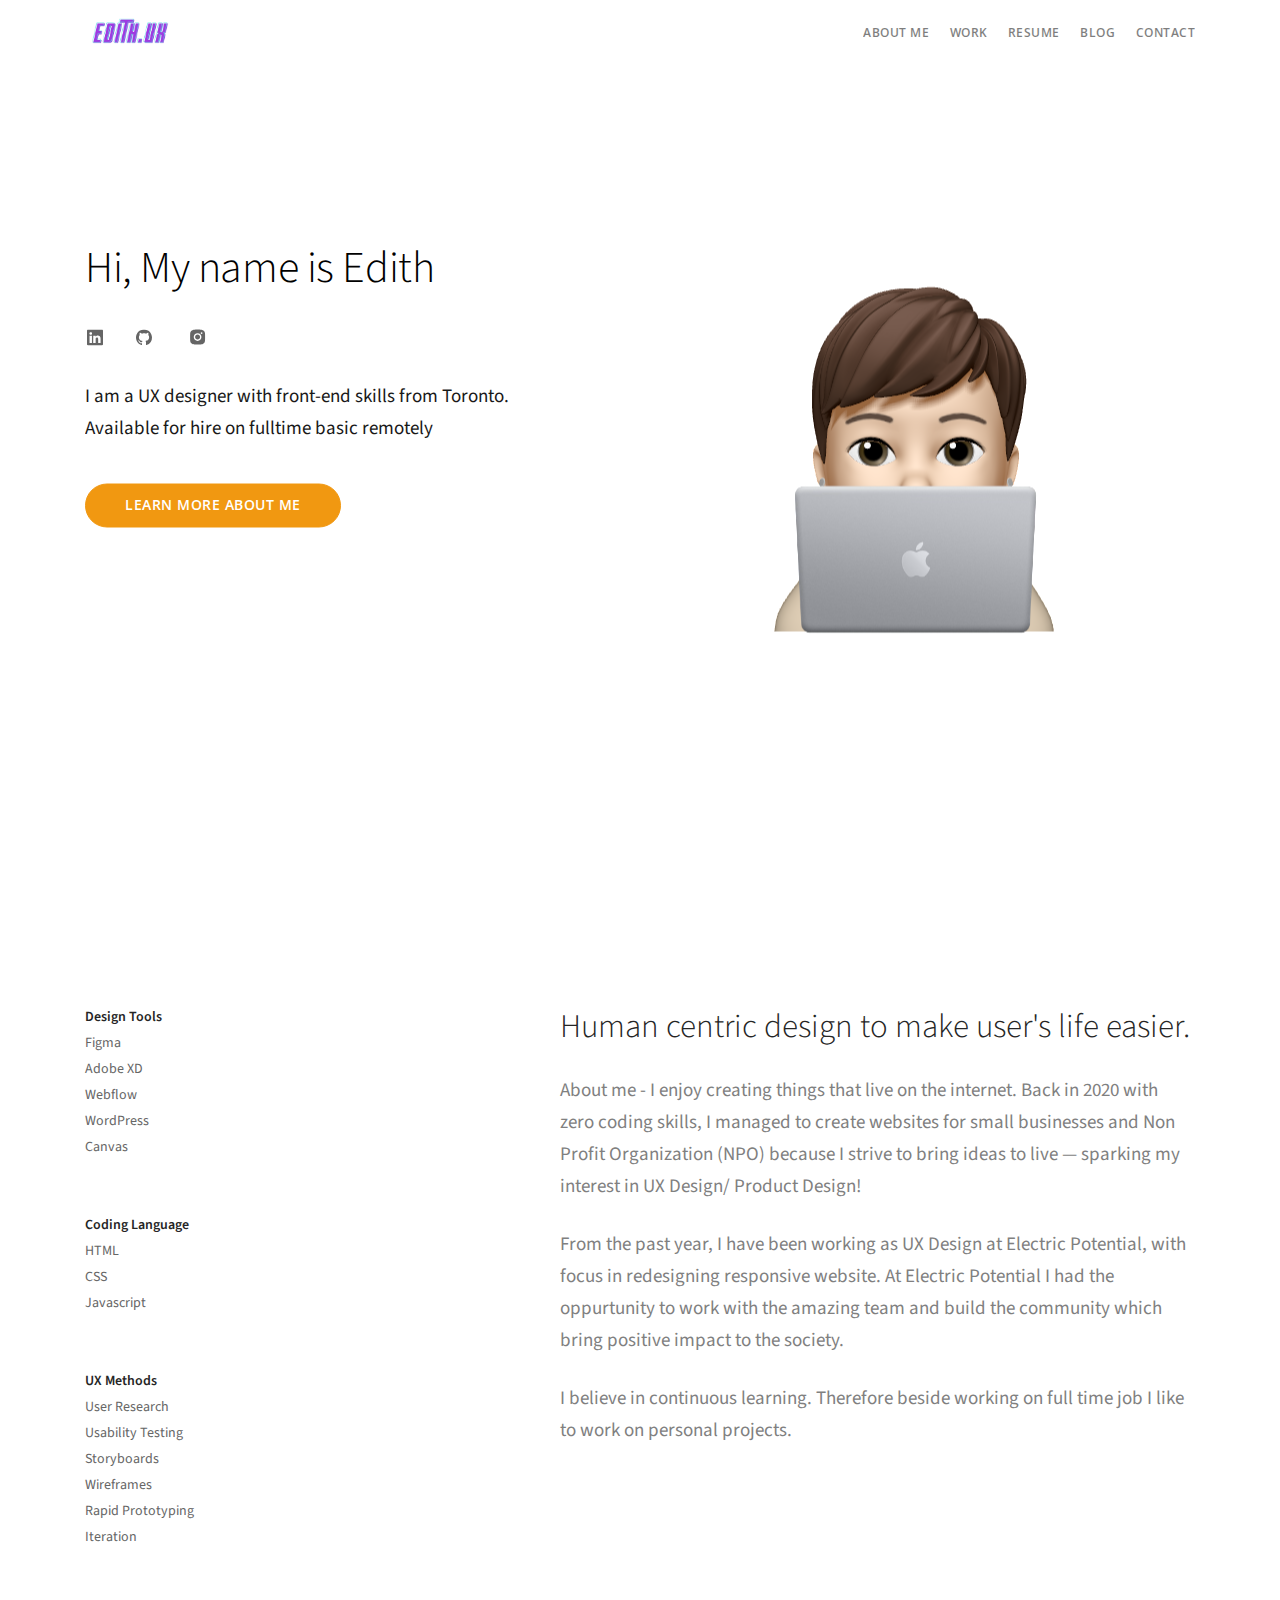
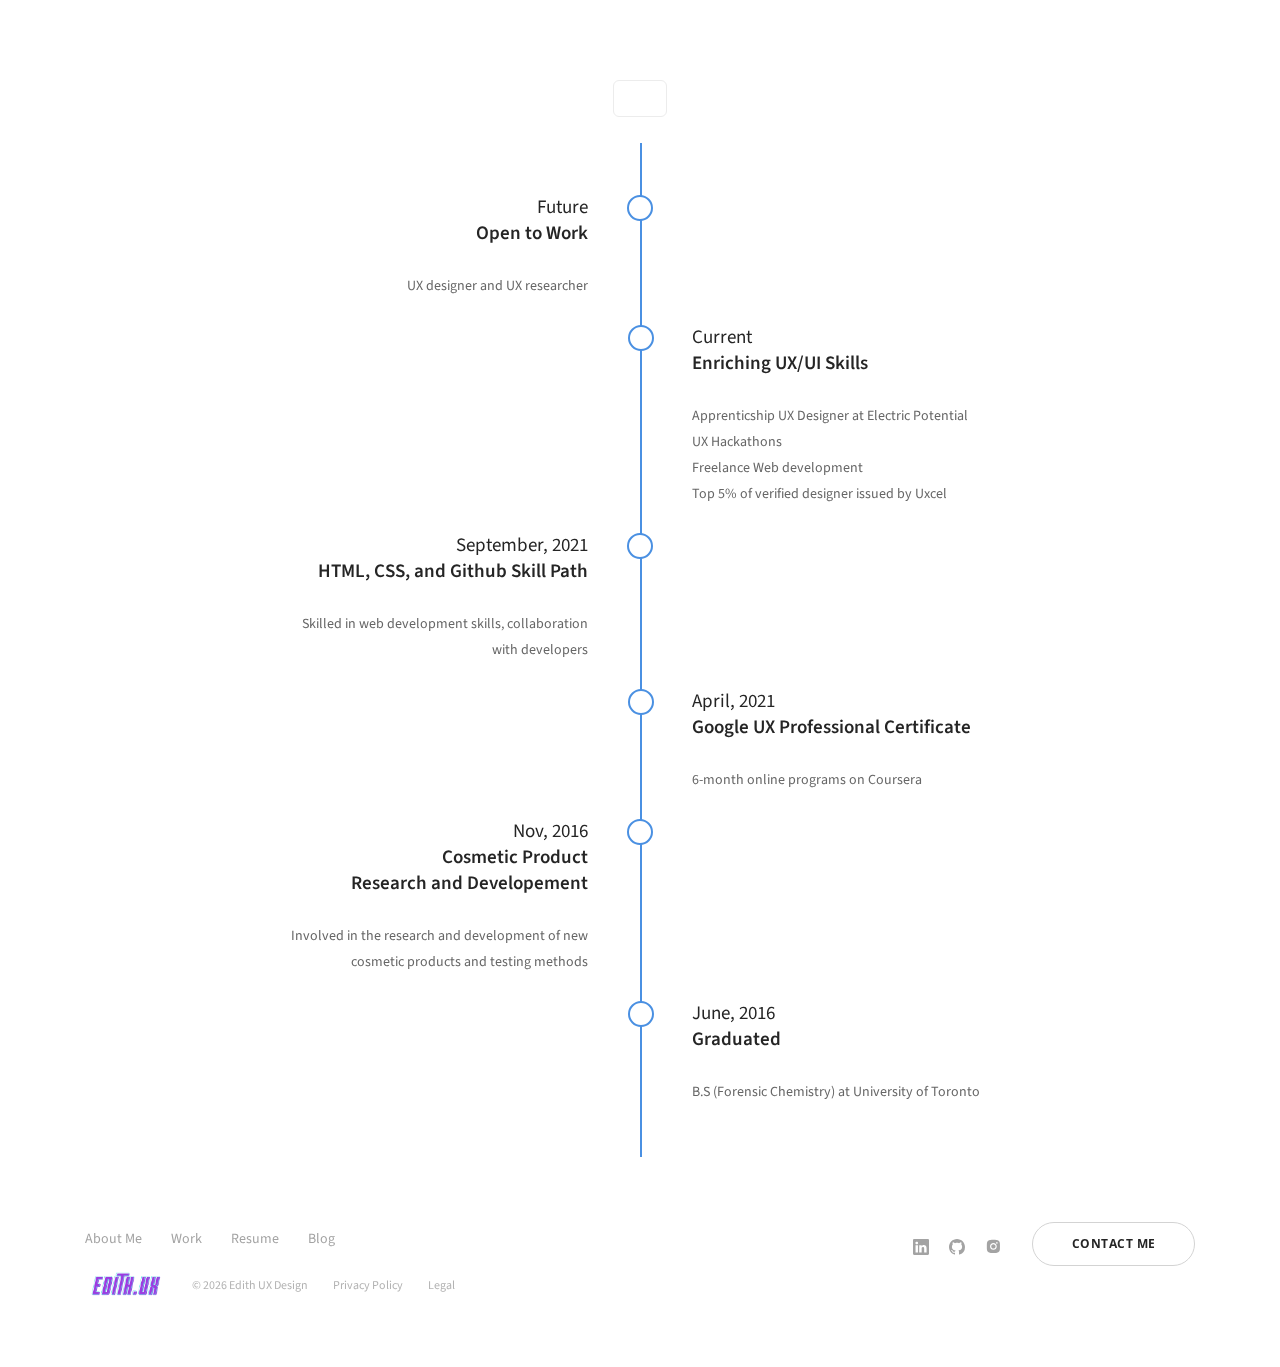
==== commit 6dbea698: "fix bugs" ====
--- a/Aboutme.html
+++ b/Aboutme.html
@@ -75,7 +75,7 @@
                                         
                                     </li>
                                     <li class="dropdown">
-                                        <a href="#"><span class="dropdown__trigger" style="color: black;">Resume</span></a>
+                                        <a href="/images/myw3schoolsimage.jpg" download><span class="dropdown__trigger" style="color: black;">Resume</span></a>
                                     </li>
                                     <li class="dropdown">
                                         <a href="Blog.html"><span class="dropdown__trigger" style="color: black;">Blog</span></a>
@@ -292,7 +292,6 @@
                     </div>
                     <!--end of container-->
                 </section>
-        
                 <footer class="space--sm footer-1 text-center-xs ">
                     <div class="container">
                         <div class="row">
@@ -309,7 +308,7 @@
                                         </a>
                                     </li>
                                     <li>
-                                        <a href="#">
+                                        <a href="/images/myw3schoolsimage.jpg" download>
                                             <span>Resume</span>
                                         </a>
                                     </li>
@@ -322,28 +321,24 @@
                             </div>
                             <div class="col-md-6 text-right text-center-xs">
                                 <ul class="social-list list-inline list--hover">
-                                    <li>
-                                        <a href="#">
-                                            <i class="socicon socicon-google icon icon--xs" style="color: black;"></i>
-                                        </a>
-                                    </li>
+                            
                                     <li>
                                         <a href="https://www.linkedin.com/in/edithyim/" target="_blank">
-                                            <i class="socicon socicon-twitter icon icon--xs"><svg xmlns="http://www.w3.org/2000/svg" width="16" height="16" fill="currentColor" class="bi bi-linkedin" viewBox="0 0 16 16">
+                                            <i class="icon--xs"><svg xmlns="http://www.w3.org/2000/svg" width="16" height="16" fill="currentColor" class="bi bi-linkedin" viewBox="0 0 16 16">
                                                 <path d="M0 1.146C0 .513.526 0 1.175 0h13.65C15.474 0 16 .513 16 1.146v13.708c0 .633-.526 1.146-1.175 1.146H1.175C.526 16 0 15.487 0 14.854V1.146zm4.943 12.248V6.169H2.542v7.225h2.401zm-1.2-8.212c.837 0 1.358-.554 1.358-1.248-.015-.709-.52-1.248-1.342-1.248-.822 0-1.359.54-1.359 1.248 0 .694.521 1.248 1.327 1.248h.016zm4.908 8.212V9.359c0-.216.016-.432.08-.586.173-.431.568-.878 1.232-.878.869 0 1.216.662 1.216 1.634v3.865h2.401V9.25c0-2.22-1.184-3.252-2.764-3.252-1.274 0-1.845.7-2.165 1.193v.025h-.016a5.54 5.54 0 0 1 .016-.025V6.169h-2.4c.03.678 0 7.225 0 7.225h2.4z"/>
                                               </svg></i>
                                         </a>
                                     </li>
                                     <li>
                                         <a href="https://github.com/yimmun" target="_blank">
-                                            <i class="socicon socicon-facebook icon icon--xs"><svg xmlns="http://www.w3.org/2000/svg" width="16" height="16" fill="currentColor" class="bi bi-github" viewBox="0 0 16 16">
+                                            <i class="icon--xs"><svg xmlns="http://www.w3.org/2000/svg" width="16" height="16" fill="currentColor" class="bi bi-github" viewBox="0 0 16 16">
                                                 <path d="M8 0C3.58 0 0 3.58 0 8c0 3.54 2.29 6.53 5.47 7.59.4.07.55-.17.55-.38 0-.19-.01-.82-.01-1.49-2.01.37-2.53-.49-2.69-.94-.09-.23-.48-.94-.82-1.13-.28-.15-.68-.52-.01-.53.63-.01 1.08.58 1.23.82.72 1.21 1.87.87 2.33.66.07-.52.28-.87.51-1.07-1.78-.2-3.64-.89-3.64-3.95 0-.87.31-1.59.82-2.15-.08-.2-.36-1.02.08-2.12 0 0 .67-.21 2.2.82.64-.18 1.32-.27 2-.27.68 0 1.36.09 2 .27 1.53-1.04 2.2-.82 2.2-.82.44 1.1.16 1.92.08 2.12.51.56.82 1.27.82 2.15 0 3.07-1.87 3.75-3.65 3.95.29.25.54.73.54 1.48 0 1.07-.01 1.93-.01 2.2 0 .21.15.46.55.38A8.012 8.012 0 0 0 16 8c0-4.42-3.58-8-8-8z"/>
                                               </svg></i>
                                         </a>
                                     </li>
                                     <li>
                                         <a href="https://www.instagram.com/gooderror.ux/?hl=en" target="_blank">
-                                            <i class="socicon socicon-instagram icon icon--xs"> <svg stroke="currentColor" fill="currentColor" stroke-width="0" viewBox="0 0 1024 1024" height="1.2em" width="1.2em" xmlns="http://www.w3.org/2000/svg"><path d="M512 378.7c-73.4 0-133.3 59.9-133.3 133.3S438.6 645.3 512 645.3 645.3 585.4 645.3 512 585.4 378.7 512 378.7zM911.8 512c0-55.2.5-109.9-2.6-165-3.1-64-17.7-120.8-64.5-167.6-46.9-46.9-103.6-61.4-167.6-64.5-55.2-3.1-109.9-2.6-165-2.6-55.2 0-109.9-.5-165 2.6-64 3.1-120.8 17.7-167.6 64.5C132.6 226.3 118.1 283 115 347c-3.1 55.2-2.6 109.9-2.6 165s-.5 109.9 2.6 165c3.1 64 17.7 120.8 64.5 167.6 46.9 46.9 103.6 61.4 167.6 64.5 55.2 3.1 109.9 2.6 165 2.6 55.2 0 109.9.5 165-2.6 64-3.1 120.8-17.7 167.6-64.5 46.9-46.9 61.4-103.6 64.5-167.6 3.2-55.1 2.6-109.8 2.6-165zM512 717.1c-113.5 0-205.1-91.6-205.1-205.1S398.5 306.9 512 306.9 717.1 398.5 717.1 512 625.5 717.1 512 717.1zm213.5-370.7c-26.5 0-47.9-21.4-47.9-47.9s21.4-47.9 47.9-47.9 47.9 21.4 47.9 47.9a47.84 47.84 0 0 1-47.9 47.9z"></path></svg></i>
+                                            <i class="icon--xs"> <svg stroke="currentColor" fill="currentColor" stroke-width="0" viewBox="0 0 1024 1024" height="1.2em" width="1.2em" xmlns="http://www.w3.org/2000/svg"><path d="M512 378.7c-73.4 0-133.3 59.9-133.3 133.3S438.6 645.3 512 645.3 645.3 585.4 645.3 512 585.4 378.7 512 378.7zM911.8 512c0-55.2.5-109.9-2.6-165-3.1-64-17.7-120.8-64.5-167.6-46.9-46.9-103.6-61.4-167.6-64.5-55.2-3.1-109.9-2.6-165-2.6-55.2 0-109.9-.5-165 2.6-64 3.1-120.8 17.7-167.6 64.5C132.6 226.3 118.1 283 115 347c-3.1 55.2-2.6 109.9-2.6 165s-.5 109.9 2.6 165c3.1 64 17.7 120.8 64.5 167.6 46.9 46.9 103.6 61.4 167.6 64.5 55.2 3.1 109.9 2.6 165 2.6 55.2 0 109.9.5 165-2.6 64-3.1 120.8-17.7 167.6-64.5 46.9-46.9 61.4-103.6 64.5-167.6 3.2-55.1 2.6-109.8 2.6-165zM512 717.1c-113.5 0-205.1-91.6-205.1-205.1S398.5 306.9 512 306.9 717.1 398.5 717.1 512 625.5 717.1 512 717.1zm213.5-370.7c-26.5 0-47.9-21.4-47.9-47.9s21.4-47.9 47.9-47.9 47.9 21.4 47.9 47.9a47.84 47.84 0 0 1-47.9 47.9z"></path></svg></i>
                                         </a>
                                     </li>
                                 </ul>
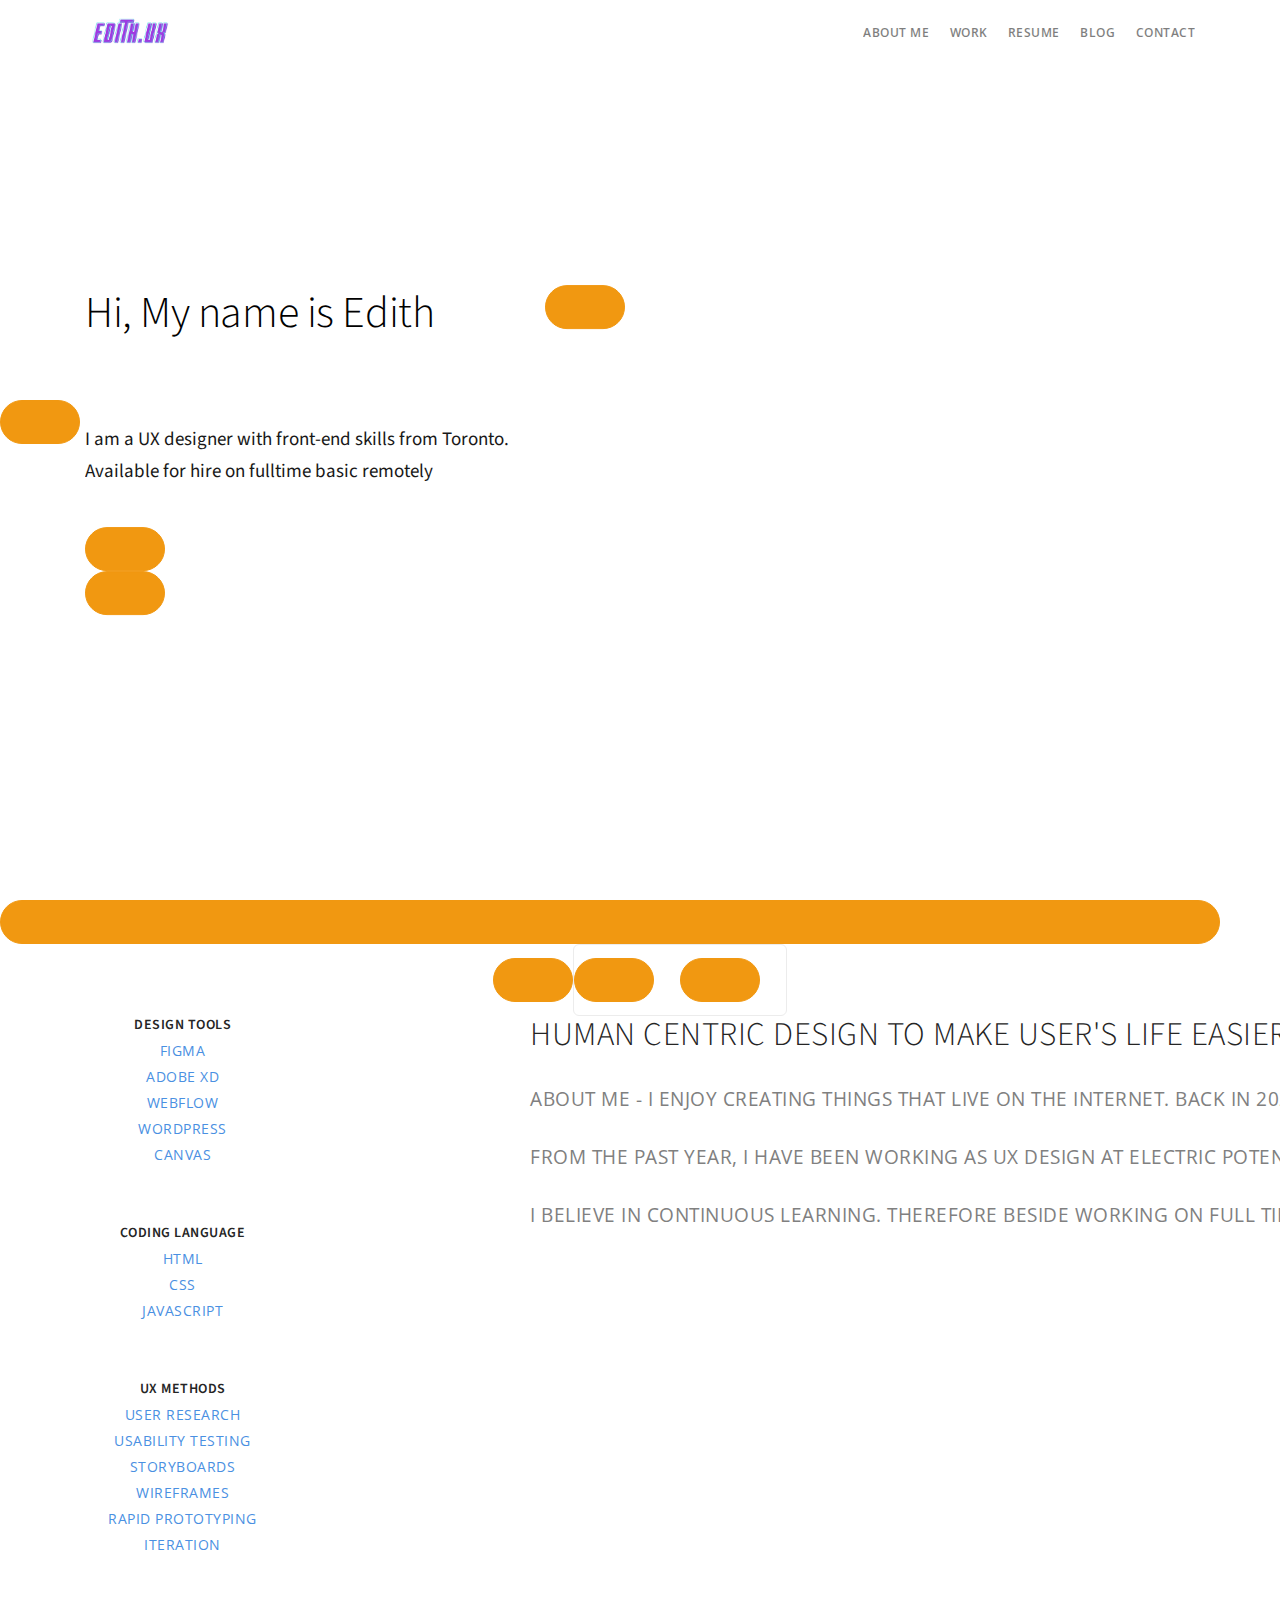
==== commit bdc5f57a: "fix bug" ====
--- a/Aboutme.html
+++ b/Aboutme.html
@@ -35,7 +35,7 @@
                         </div>
                         <div class="col-9 col-md-10 text-right">
                             <a href="#" class="hamburger-toggle" data-toggle-class="#menu1;hidden-xs">
-                                <i class="icon icon--sm stack-interface stack-menu"><svg width="24" height="24" xmlns="http://www.w3.org/2000/svg" fill-rule="evenodd" clip-rule="evenodd"><path d="M24 18v1h-24v-1h24zm0-6v1h-24v-1h24zm0-6v1h-24v-1h24z" fill="#1040e2"/><path d="M24 19h-24v-1h24v1zm0-6h-24v-1h24v1zm0-6h-24v-1h24v1z"/></svg></i>
+                                <i class="icon icon--sm"><svg width="24" height="24" xmlns="http://www.w3.org/2000/svg" fill-rule="evenodd" clip-rule="evenodd"><path d="M24 18v1h-24v-1h24zm0-6v1h-24v-1h24zm0-6v1h-24v-1h24z" fill="#1040e2"/><path d="M24 19h-24v-1h24v1zm0-6h-24v-1h24v1zm0-6h-24v-1h24v1z"/></svg></i>
                             </a>
         
                         </div>
@@ -133,26 +133,26 @@
                             <ul class="social-list list-inline list--hover">
                                 <li>
                                     <a href="https://www.linkedin.com/in/edithyim/" target="_blank">
-                                        <i class="socicon socicon-twitter icon icon--xs"><svg xmlns="http://www.w3.org/2000/svg" width="16" height="16" fill="currentColor" class="bi bi-linkedin" viewBox="0 0 16 16">
+                                        <i class="icon--xs"><svg xmlns="http://www.w3.org/2000/svg" width="16" height="16" fill="currentColor" class="bi bi-linkedin" viewBox="0 0 16 16">
                                             <path d="M0 1.146C0 .513.526 0 1.175 0h13.65C15.474 0 16 .513 16 1.146v13.708c0 .633-.526 1.146-1.175 1.146H1.175C.526 16 0 15.487 0 14.854V1.146zm4.943 12.248V6.169H2.542v7.225h2.401zm-1.2-8.212c.837 0 1.358-.554 1.358-1.248-.015-.709-.52-1.248-1.342-1.248-.822 0-1.359.54-1.359 1.248 0 .694.521 1.248 1.327 1.248h.016zm4.908 8.212V9.359c0-.216.016-.432.08-.586.173-.431.568-.878 1.232-.878.869 0 1.216.662 1.216 1.634v3.865h2.401V9.25c0-2.22-1.184-3.252-2.764-3.252-1.274 0-1.845.7-2.165 1.193v.025h-.016a5.54 5.54 0 0 1 .016-.025V6.169h-2.4c.03.678 0 7.225 0 7.225h2.4z"/>
                                           </svg></i>
                                     </a>
                                 </li>
                                 <li>
                                     <a href="https://github.com/yimmun" target="_blank">
-                                        <i class="socicon socicon-facebook icon icon--xs"><svg xmlns="http://www.w3.org/2000/svg" width="16" height="16" fill="currentColor" class="bi bi-github" viewBox="0 0 16 16">
+                                        <i class="icon--xs"><svg xmlns="http://www.w3.org/2000/svg" width="16" height="16" fill="currentColor" class="bi bi-github" viewBox="0 0 16 16">
                                             <path d="M8 0C3.58 0 0 3.58 0 8c0 3.54 2.29 6.53 5.47 7.59.4.07.55-.17.55-.38 0-.19-.01-.82-.01-1.49-2.01.37-2.53-.49-2.69-.94-.09-.23-.48-.94-.82-1.13-.28-.15-.68-.52-.01-.53.63-.01 1.08.58 1.23.82.72 1.21 1.87.87 2.33.66.07-.52.28-.87.51-1.07-1.78-.2-3.64-.89-3.64-3.95 0-.87.31-1.59.82-2.15-.08-.2-.36-1.02.08-2.12 0 0 .67-.21 2.2.82.64-.18 1.32-.27 2-.27.68 0 1.36.09 2 .27 1.53-1.04 2.2-.82 2.2-.82.44 1.1.16 1.92.08 2.12.51.56.82 1.27.82 2.15 0 3.07-1.87 3.75-3.65 3.95.29.25.54.73.54 1.48 0 1.07-.01 1.93-.01 2.2 0 .21.15.46.55.38A8.012 8.012 0 0 0 16 8c0-4.42-3.58-8-8-8z"/>
                                           </svg></i>
                                     </a>
                                 </li>
                                 <li>
                                     <a href="https://www.instagram.com/gooderror.ux/?hl=en" target="_blank">
-                                        <i class="socicon socicon-instagram icon icon--xs"> <svg stroke="currentColor" fill="currentColor" stroke-width="0" viewBox="0 0 1024 1024" height="1.2em" width="1.2em" xmlns="http://www.w3.org/2000/svg"><path d="M512 378.7c-73.4 0-133.3 59.9-133.3 133.3S438.6 645.3 512 645.3 645.3 585.4 645.3 512 585.4 378.7 512 378.7zM911.8 512c0-55.2.5-109.9-2.6-165-3.1-64-17.7-120.8-64.5-167.6-46.9-46.9-103.6-61.4-167.6-64.5-55.2-3.1-109.9-2.6-165-2.6-55.2 0-109.9-.5-165 2.6-64 3.1-120.8 17.7-167.6 64.5C132.6 226.3 118.1 283 115 347c-3.1 55.2-2.6 109.9-2.6 165s-.5 109.9 2.6 165c3.1 64 17.7 120.8 64.5 167.6 46.9 46.9 103.6 61.4 167.6 64.5 55.2 3.1 109.9 2.6 165 2.6 55.2 0 109.9.5 165-2.6 64-3.1 120.8-17.7 167.6-64.5 46.9-46.9 61.4-103.6 64.5-167.6 3.2-55.1 2.6-109.8 2.6-165zM512 717.1c-113.5 0-205.1-91.6-205.1-205.1S398.5 306.9 512 306.9 717.1 398.5 717.1 512 625.5 717.1 512 717.1zm213.5-370.7c-26.5 0-47.9-21.4-47.9-47.9s21.4-47.9 47.9-47.9 47.9 21.4 47.9 47.9a47.84 47.84 0 0 1-47.9 47.9z"></path></svg></i>
+                                        <i class="icon--xs"> <svg stroke="currentColor" fill="currentColor" stroke-width="0" viewBox="0 0 1024 1024" height="1.2em" width="1.2em" xmlns="http://www.w3.org/2000/svg"><path d="M512 378.7c-73.4 0-133.3 59.9-133.3 133.3S438.6 645.3 512 645.3 645.3 585.4 645.3 512 585.4 378.7 512 378.7zM911.8 512c0-55.2.5-109.9-2.6-165-3.1-64-17.7-120.8-64.5-167.6-46.9-46.9-103.6-61.4-167.6-64.5-55.2-3.1-109.9-2.6-165-2.6-55.2 0-109.9-.5-165 2.6-64 3.1-120.8 17.7-167.6 64.5C132.6 226.3 118.1 283 115 347c-3.1 55.2-2.6 109.9-2.6 165s-.5 109.9 2.6 165c3.1 64 17.7 120.8 64.5 167.6 46.9 46.9 103.6 61.4 167.6 64.5 55.2 3.1 109.9 2.6 165 2.6 55.2 0 109.9.5 165-2.6 64-3.1 120.8-17.7 167.6-64.5 46.9-46.9 61.4-103.6 64.5-167.6 3.2-55.1 2.6-109.8 2.6-165zM512 717.1c-113.5 0-205.1-91.6-205.1-205.1S398.5 306.9 512 306.9 717.1 398.5 717.1 512 625.5 717.1 512 717.1zm213.5-370.7c-26.5 0-47.9-21.4-47.9-47.9s21.4-47.9 47.9-47.9 47.9 21.4 47.9 47.9a47.84 47.84 0 0 1-47.9 47.9z"></path></svg></i>
                                     </a>
                                 </li>
                                 <li>
                                     <a href="#">
-                                        <i class="socicon socicon-instagram icon icon--xs"></i>
+                                        <i class="icon--xs"></i>
                                     </a>
                                 </li>
                             </ul>
@@ -160,14 +160,15 @@
                                 I am a UX designer with front-end skills from Toronto. <br> Available for hire on fulltime basic remotely
                             </p>
                             <a class="btn btn--primary type--uppercase" href="#" style="height: 44px; border-radius: 32px;>
-                                <span class="btn__text">
+                                <span>
                                     Learn More About Me
                                 </span>
                             </a>
                         
                         </div>
-                        <div class="memoji" >
-                        <img id="memoji" src="image/Image.png" style="margin-left: 160px;"></div>
+                        <div>
+                        <img id="memoji" src="image/Image.png" style="margin-left: 160px;">
+                        </div>
                     </div>
                     <!--end of row-->
                 </div>
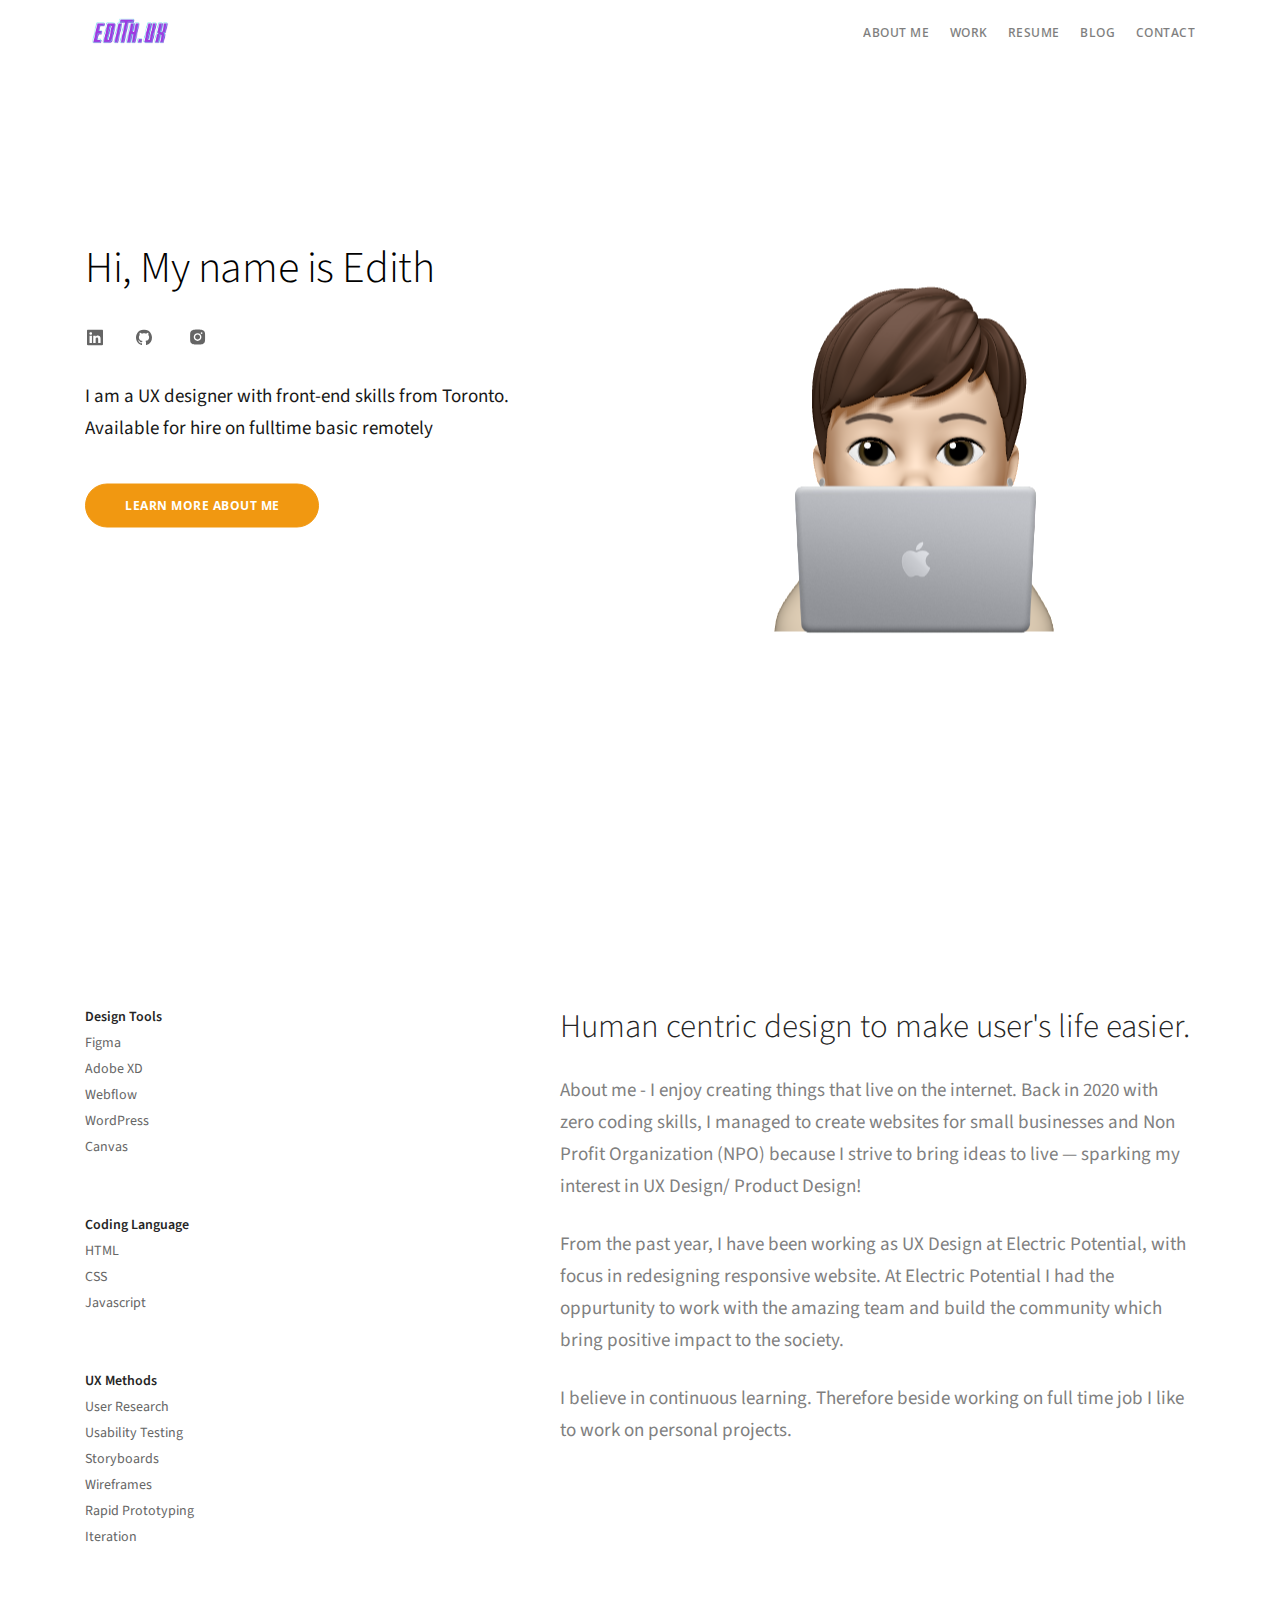
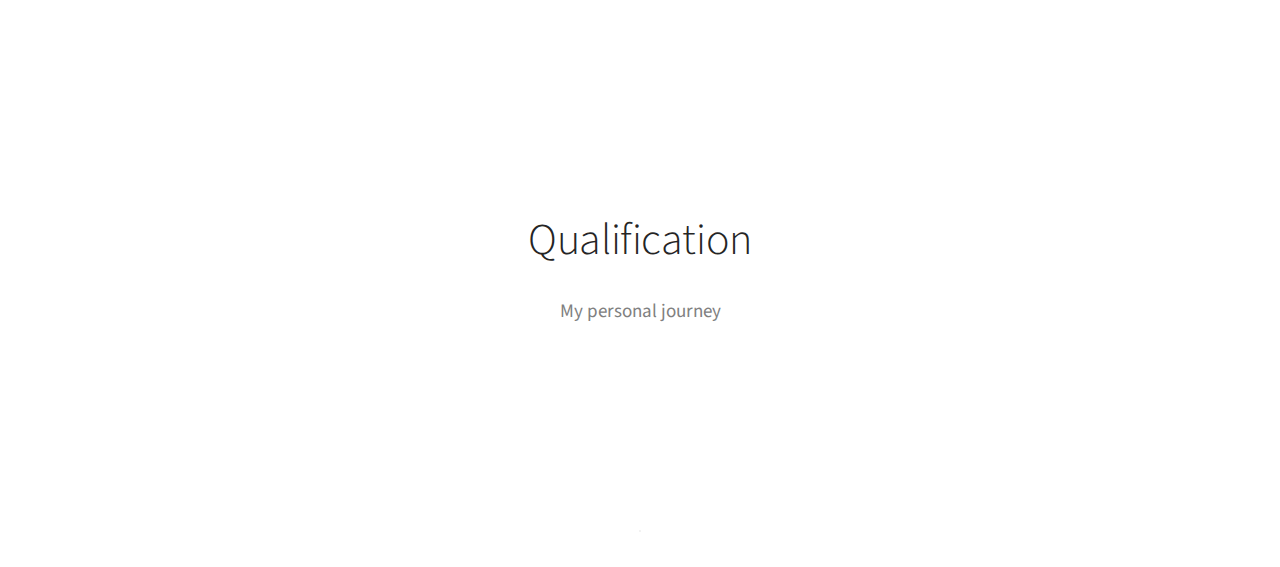
==== commit 4c1560f0: "Update Aboutme.html" ====
--- a/Aboutme.html
+++ b/Aboutme.html
@@ -35,7 +35,7 @@
                         </div>
                         <div class="col-9 col-md-10 text-right">
                             <a href="#" class="hamburger-toggle" data-toggle-class="#menu1;hidden-xs">
-                                <i class="icon icon--sm"><svg width="24" height="24" xmlns="http://www.w3.org/2000/svg" fill-rule="evenodd" clip-rule="evenodd"><path d="M24 18v1h-24v-1h24zm0-6v1h-24v-1h24zm0-6v1h-24v-1h24z" fill="#1040e2"/><path d="M24 19h-24v-1h24v1zm0-6h-24v-1h24v1zm0-6h-24v-1h24v1z"/></svg></i>
+                                <i class="icon icon--sm stack-interface stack-menu"><svg width="24" height="24" xmlns="http://www.w3.org/2000/svg" fill-rule="evenodd" clip-rule="evenodd"><path d="M24 18v1h-24v-1h24zm0-6v1h-24v-1h24zm0-6v1h-24v-1h24z" fill="#1040e2"/><path d="M24 19h-24v-1h24v1zm0-6h-24v-1h24v1zm0-6h-24v-1h24v1z"/></svg></i>
                             </a>
         
                         </div>
@@ -71,11 +71,11 @@
                                         
                                     </li>
                                     <li class="dropdown">
-                                        <a href="index.html #casestudy"><span class="dropdown__trigger" style="color: black;">Work</span></a>
+                                        <a href="Work.html"><span class="dropdown__trigger" style="color: black;">Work</span></a>
                                         
                                     </li>
                                     <li class="dropdown">
-                                        <a href="/images/myw3schoolsimage.jpg" download><span class="dropdown__trigger" style="color: black;">Resume</span></a>
+                                        <a href="portfolio/image/EdithYim_Resume.pdf" download><span class="dropdown__trigger" style="color: black;">Resume</span></a>
                                     </li>
                                     <li class="dropdown">
                                         <a href="Blog.html"><span class="dropdown__trigger" style="color: black;">Blog</span></a>
@@ -133,42 +133,41 @@
                             <ul class="social-list list-inline list--hover">
                                 <li>
                                     <a href="https://www.linkedin.com/in/edithyim/" target="_blank">
-                                        <i class="icon--xs"><svg xmlns="http://www.w3.org/2000/svg" width="16" height="16" fill="currentColor" class="bi bi-linkedin" viewBox="0 0 16 16">
+                                        <i class="socicon socicon-twitter icon icon--xs"><svg xmlns="http://www.w3.org/2000/svg" width="16" height="16" fill="currentColor" class="bi bi-linkedin" viewBox="0 0 16 16">
                                             <path d="M0 1.146C0 .513.526 0 1.175 0h13.65C15.474 0 16 .513 16 1.146v13.708c0 .633-.526 1.146-1.175 1.146H1.175C.526 16 0 15.487 0 14.854V1.146zm4.943 12.248V6.169H2.542v7.225h2.401zm-1.2-8.212c.837 0 1.358-.554 1.358-1.248-.015-.709-.52-1.248-1.342-1.248-.822 0-1.359.54-1.359 1.248 0 .694.521 1.248 1.327 1.248h.016zm4.908 8.212V9.359c0-.216.016-.432.08-.586.173-.431.568-.878 1.232-.878.869 0 1.216.662 1.216 1.634v3.865h2.401V9.25c0-2.22-1.184-3.252-2.764-3.252-1.274 0-1.845.7-2.165 1.193v.025h-.016a5.54 5.54 0 0 1 .016-.025V6.169h-2.4c.03.678 0 7.225 0 7.225h2.4z"/>
                                           </svg></i>
                                     </a>
                                 </li>
                                 <li>
                                     <a href="https://github.com/yimmun" target="_blank">
-                                        <i class="icon--xs"><svg xmlns="http://www.w3.org/2000/svg" width="16" height="16" fill="currentColor" class="bi bi-github" viewBox="0 0 16 16">
+                                        <i class="socicon socicon-facebook icon icon--xs"><svg xmlns="http://www.w3.org/2000/svg" width="16" height="16" fill="currentColor" class="bi bi-github" viewBox="0 0 16 16">
                                             <path d="M8 0C3.58 0 0 3.58 0 8c0 3.54 2.29 6.53 5.47 7.59.4.07.55-.17.55-.38 0-.19-.01-.82-.01-1.49-2.01.37-2.53-.49-2.69-.94-.09-.23-.48-.94-.82-1.13-.28-.15-.68-.52-.01-.53.63-.01 1.08.58 1.23.82.72 1.21 1.87.87 2.33.66.07-.52.28-.87.51-1.07-1.78-.2-3.64-.89-3.64-3.95 0-.87.31-1.59.82-2.15-.08-.2-.36-1.02.08-2.12 0 0 .67-.21 2.2.82.64-.18 1.32-.27 2-.27.68 0 1.36.09 2 .27 1.53-1.04 2.2-.82 2.2-.82.44 1.1.16 1.92.08 2.12.51.56.82 1.27.82 2.15 0 3.07-1.87 3.75-3.65 3.95.29.25.54.73.54 1.48 0 1.07-.01 1.93-.01 2.2 0 .21.15.46.55.38A8.012 8.012 0 0 0 16 8c0-4.42-3.58-8-8-8z"/>
                                           </svg></i>
                                     </a>
                                 </li>
                                 <li>
                                     <a href="https://www.instagram.com/gooderror.ux/?hl=en" target="_blank">
-                                        <i class="icon--xs"> <svg stroke="currentColor" fill="currentColor" stroke-width="0" viewBox="0 0 1024 1024" height="1.2em" width="1.2em" xmlns="http://www.w3.org/2000/svg"><path d="M512 378.7c-73.4 0-133.3 59.9-133.3 133.3S438.6 645.3 512 645.3 645.3 585.4 645.3 512 585.4 378.7 512 378.7zM911.8 512c0-55.2.5-109.9-2.6-165-3.1-64-17.7-120.8-64.5-167.6-46.9-46.9-103.6-61.4-167.6-64.5-55.2-3.1-109.9-2.6-165-2.6-55.2 0-109.9-.5-165 2.6-64 3.1-120.8 17.7-167.6 64.5C132.6 226.3 118.1 283 115 347c-3.1 55.2-2.6 109.9-2.6 165s-.5 109.9 2.6 165c3.1 64 17.7 120.8 64.5 167.6 46.9 46.9 103.6 61.4 167.6 64.5 55.2 3.1 109.9 2.6 165 2.6 55.2 0 109.9.5 165-2.6 64-3.1 120.8-17.7 167.6-64.5 46.9-46.9 61.4-103.6 64.5-167.6 3.2-55.1 2.6-109.8 2.6-165zM512 717.1c-113.5 0-205.1-91.6-205.1-205.1S398.5 306.9 512 306.9 717.1 398.5 717.1 512 625.5 717.1 512 717.1zm213.5-370.7c-26.5 0-47.9-21.4-47.9-47.9s21.4-47.9 47.9-47.9 47.9 21.4 47.9 47.9a47.84 47.84 0 0 1-47.9 47.9z"></path></svg></i>
+                                        <i class="socicon socicon-instagram icon icon--xs"> <svg stroke="currentColor" fill="currentColor" stroke-width="0" viewBox="0 0 1024 1024" height="1.2em" width="1.2em" xmlns="http://www.w3.org/2000/svg"><path d="M512 378.7c-73.4 0-133.3 59.9-133.3 133.3S438.6 645.3 512 645.3 645.3 585.4 645.3 512 585.4 378.7 512 378.7zM911.8 512c0-55.2.5-109.9-2.6-165-3.1-64-17.7-120.8-64.5-167.6-46.9-46.9-103.6-61.4-167.6-64.5-55.2-3.1-109.9-2.6-165-2.6-55.2 0-109.9-.5-165 2.6-64 3.1-120.8 17.7-167.6 64.5C132.6 226.3 118.1 283 115 347c-3.1 55.2-2.6 109.9-2.6 165s-.5 109.9 2.6 165c3.1 64 17.7 120.8 64.5 167.6 46.9 46.9 103.6 61.4 167.6 64.5 55.2 3.1 109.9 2.6 165 2.6 55.2 0 109.9.5 165-2.6 64-3.1 120.8-17.7 167.6-64.5 46.9-46.9 61.4-103.6 64.5-167.6 3.2-55.1 2.6-109.8 2.6-165zM512 717.1c-113.5 0-205.1-91.6-205.1-205.1S398.5 306.9 512 306.9 717.1 398.5 717.1 512 625.5 717.1 512 717.1zm213.5-370.7c-26.5 0-47.9-21.4-47.9-47.9s21.4-47.9 47.9-47.9 47.9 21.4 47.9 47.9a47.84 47.84 0 0 1-47.9 47.9z"></path></svg></i>
                                     </a>
                                 </li>
                                 <li>
                                     <a href="#">
-                                        <i class="icon--xs"></i>
+                                        <i class="socicon socicon-instagram icon icon--xs"></i>
                                     </a>
                                 </li>
                             </ul>
                             <p class="lead" style="color:black;">
                                 I am a UX designer with front-end skills from Toronto. <br> Available for hire on fulltime basic remotely
                             </p>
-                            <a class="btn btn--primary type--uppercase" href="#" style="height: 44px; border-radius: 32px;>
-                                <span>
+                            <a class="btn btn--primary type--uppercase" href="#timeline" style="height: 44px; border-radius: 32px;">
+                                <span class="btn__text">
                                     Learn More About Me
                                 </span>
                             </a>
                         
                         </div>
-                        <div>
-                        <img id="memoji" src="image/Image.png" style="margin-left: 160px;">
-                        </div>
+                        <div class="memoji" >
+                        <img id="memoji" src="image/Image.png" style="margin-left: 160px;"></div>
                     </div>
                     <!--end of row-->
                 </div>
@@ -229,10 +228,24 @@
             </section>
 
             
-            
+   
+        
+    <section class="text-center height-50" id="timeline">
+        <div class="container pos-vertical-center">
+                    <div class="row">
+                        <div class="col-md-8 col-lg-6">
+                            <h1>Qualification</h1>
+                            <p class="lead">
+                                My personal journey
+                            </p>
+                        </div>
+                    </div>
+                    <!--end of row-->
+        </div>
+        <!--end of container-->
+    </section>  
     <div class="tabs-container text-center" data-content-align="left">
     <ul class="tabs">
-        <li class="active">
             <div class="tab__content">
                     <div class="container">
                         <div class="row justify-content-center">
@@ -309,7 +322,7 @@
                                         </a>
                                     </li>
                                     <li>
-                                        <a href="/images/myw3schoolsimage.jpg" download>
+                                        <a href="portfolio/image/EdithYim_Resume.pdf" download>
                                             <span>Resume</span>
                                         </a>
                                     </li>
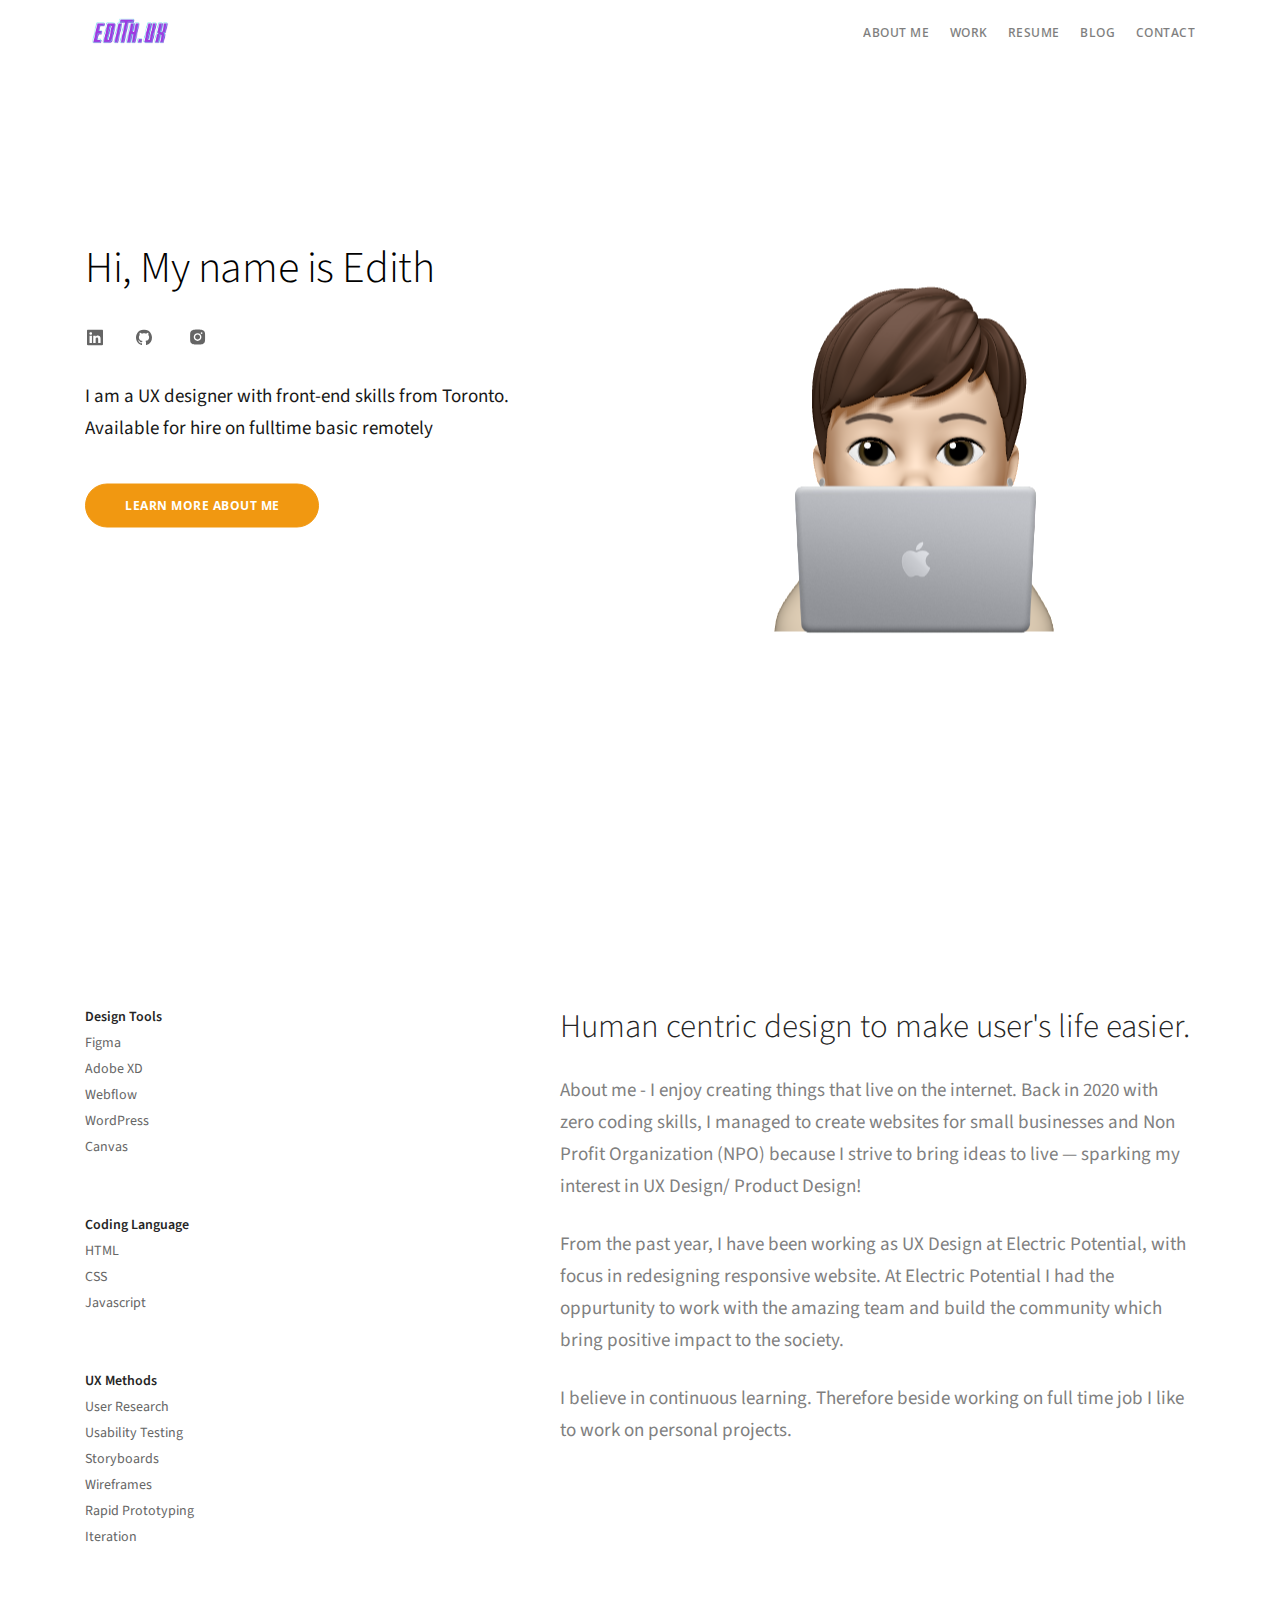
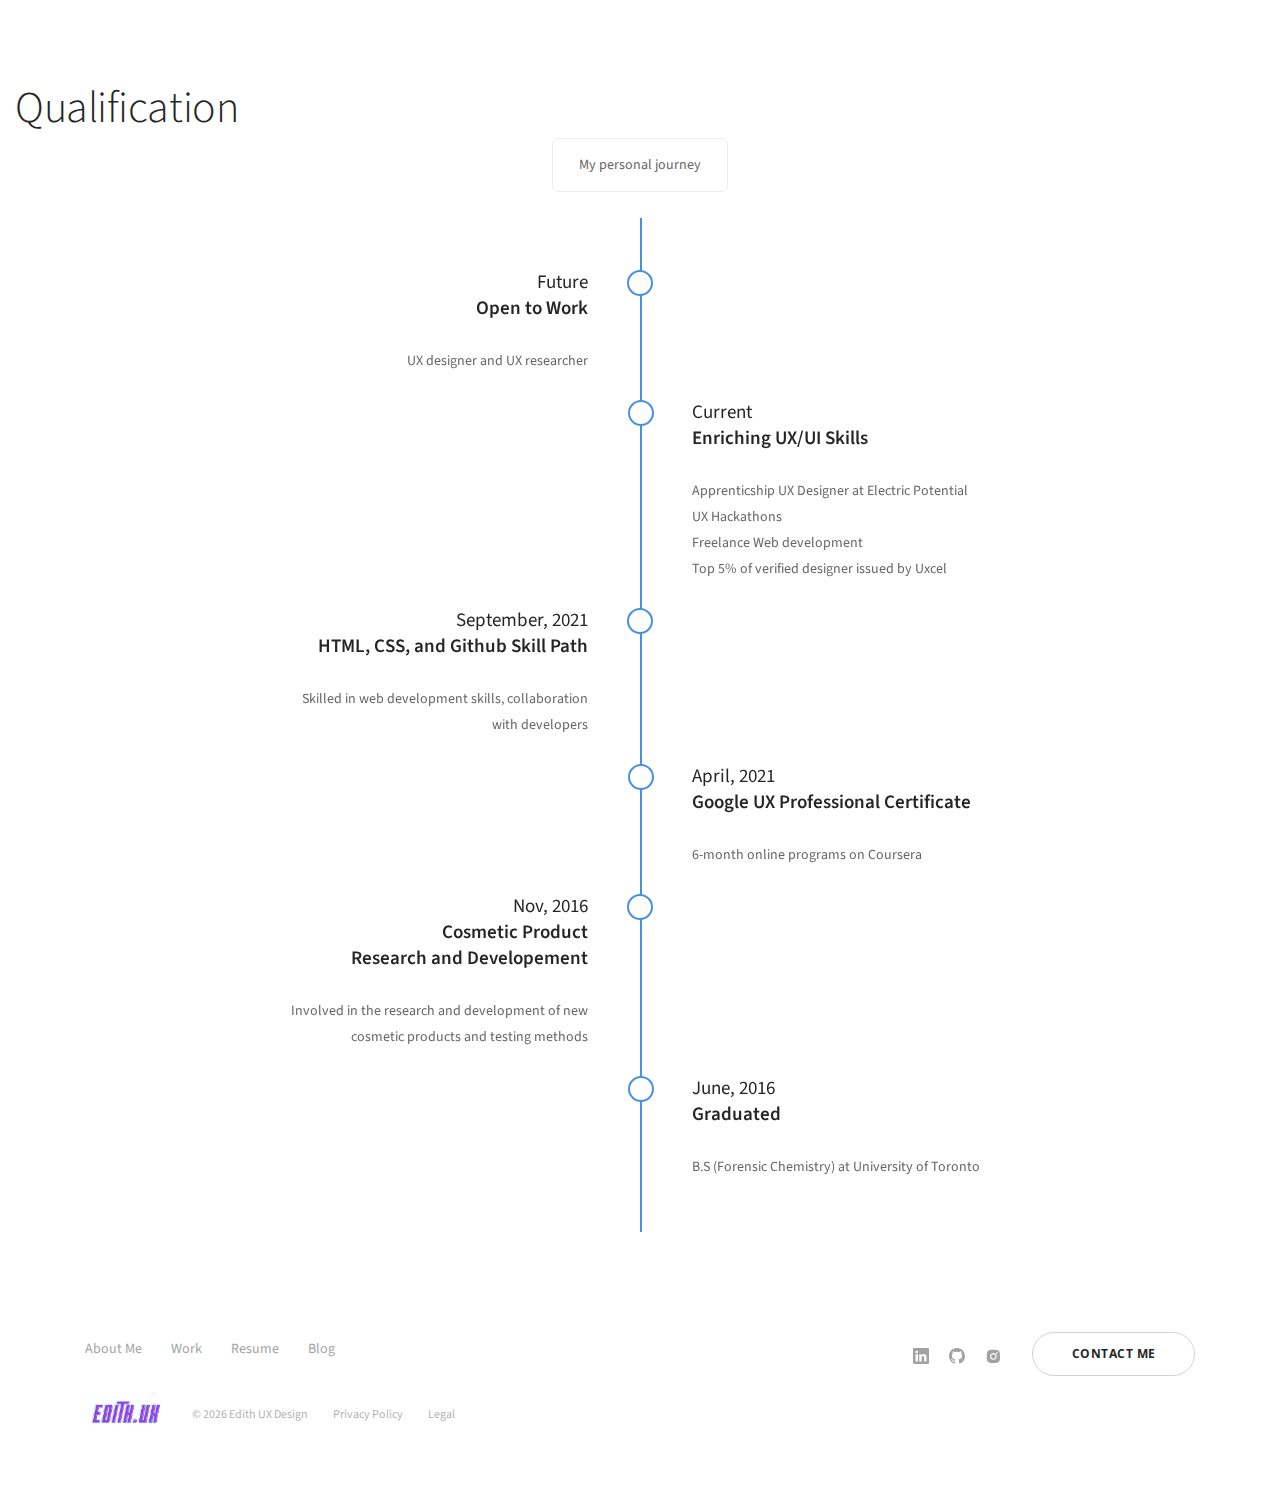
==== commit aa49a18d: "Update Aboutme.html" ====
--- a/Aboutme.html
+++ b/Aboutme.html
@@ -159,7 +159,7 @@
                             <p class="lead" style="color:black;">
                                 I am a UX designer with front-end skills from Toronto. <br> Available for hire on fulltime basic remotely
                             </p>
-                            <a class="btn btn--primary type--uppercase" href="#timeline" style="height: 44px; border-radius: 32px;">
+                            <a class="btn btn--primary type--uppercase" href="#" style="height: 44px; border-radius: 32px;">
                                 <span class="btn__text">
                                     Learn More About Me
                                 </span>
@@ -230,23 +230,14 @@
             
    
         
-    <section class="text-center height-50" id="timeline">
-        <div class="container pos-vertical-center">
-                    <div class="row">
-                        <div class="col-md-8 col-lg-6">
-                            <h1>Qualification</h1>
-                            <p class="lead">
-                                My personal journey
-                            </p>
-                        </div>
-                    </div>
-                    <!--end of row-->
-        </div>
-        <!--end of container-->
-    </section>  
-    <div class="tabs-container text-center" data-content-align="left">
-    <ul class="tabs">
-            <div class="tab__content">
+            <section>
+                <div class="col-md-8 col-lg-6">
+                    <h1>Qualification</h1>
+                </div>
+                <div class="tabs-container text-center" data-content-align="left">
+                <ul class="tabs">
+                <li class="active"> My personal journey
+                <div class="tab__content">
                     <div class="container">
                         <div class="row justify-content-center">
                             <div class="col-lg-8">
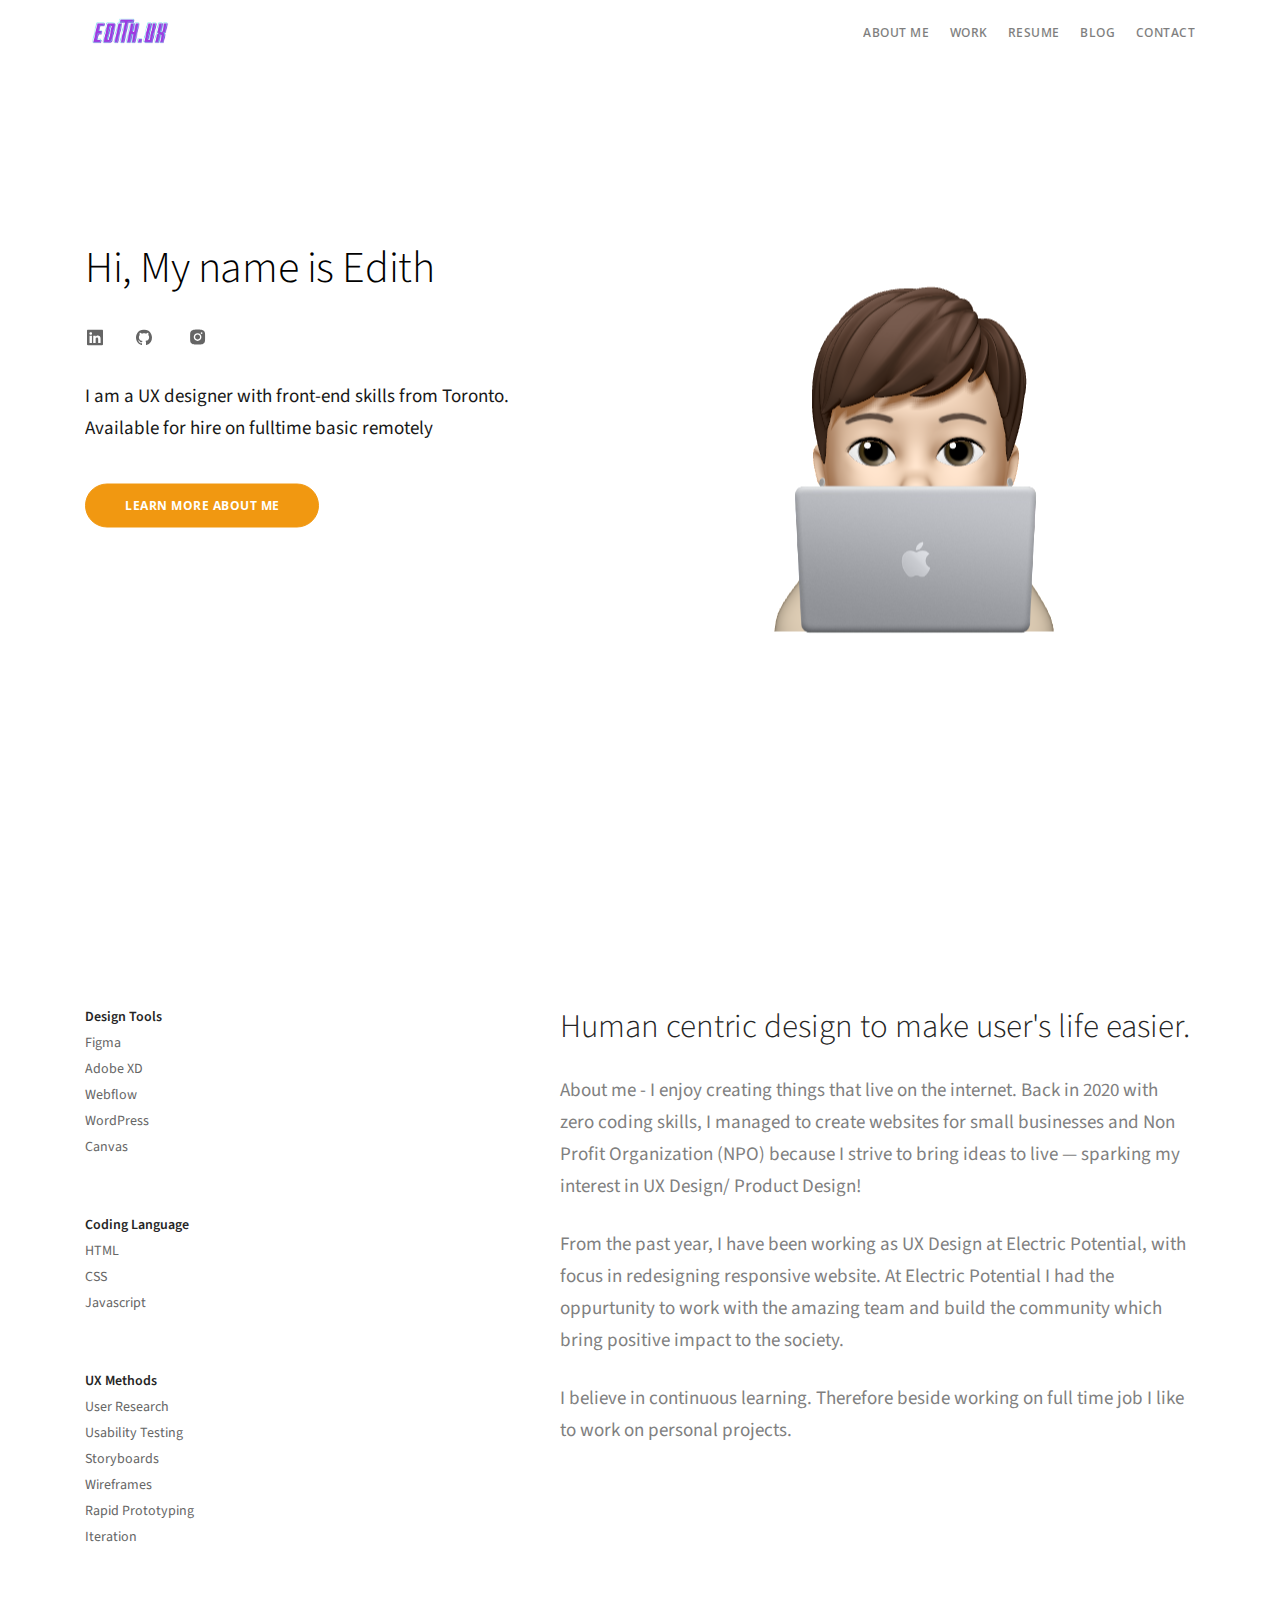
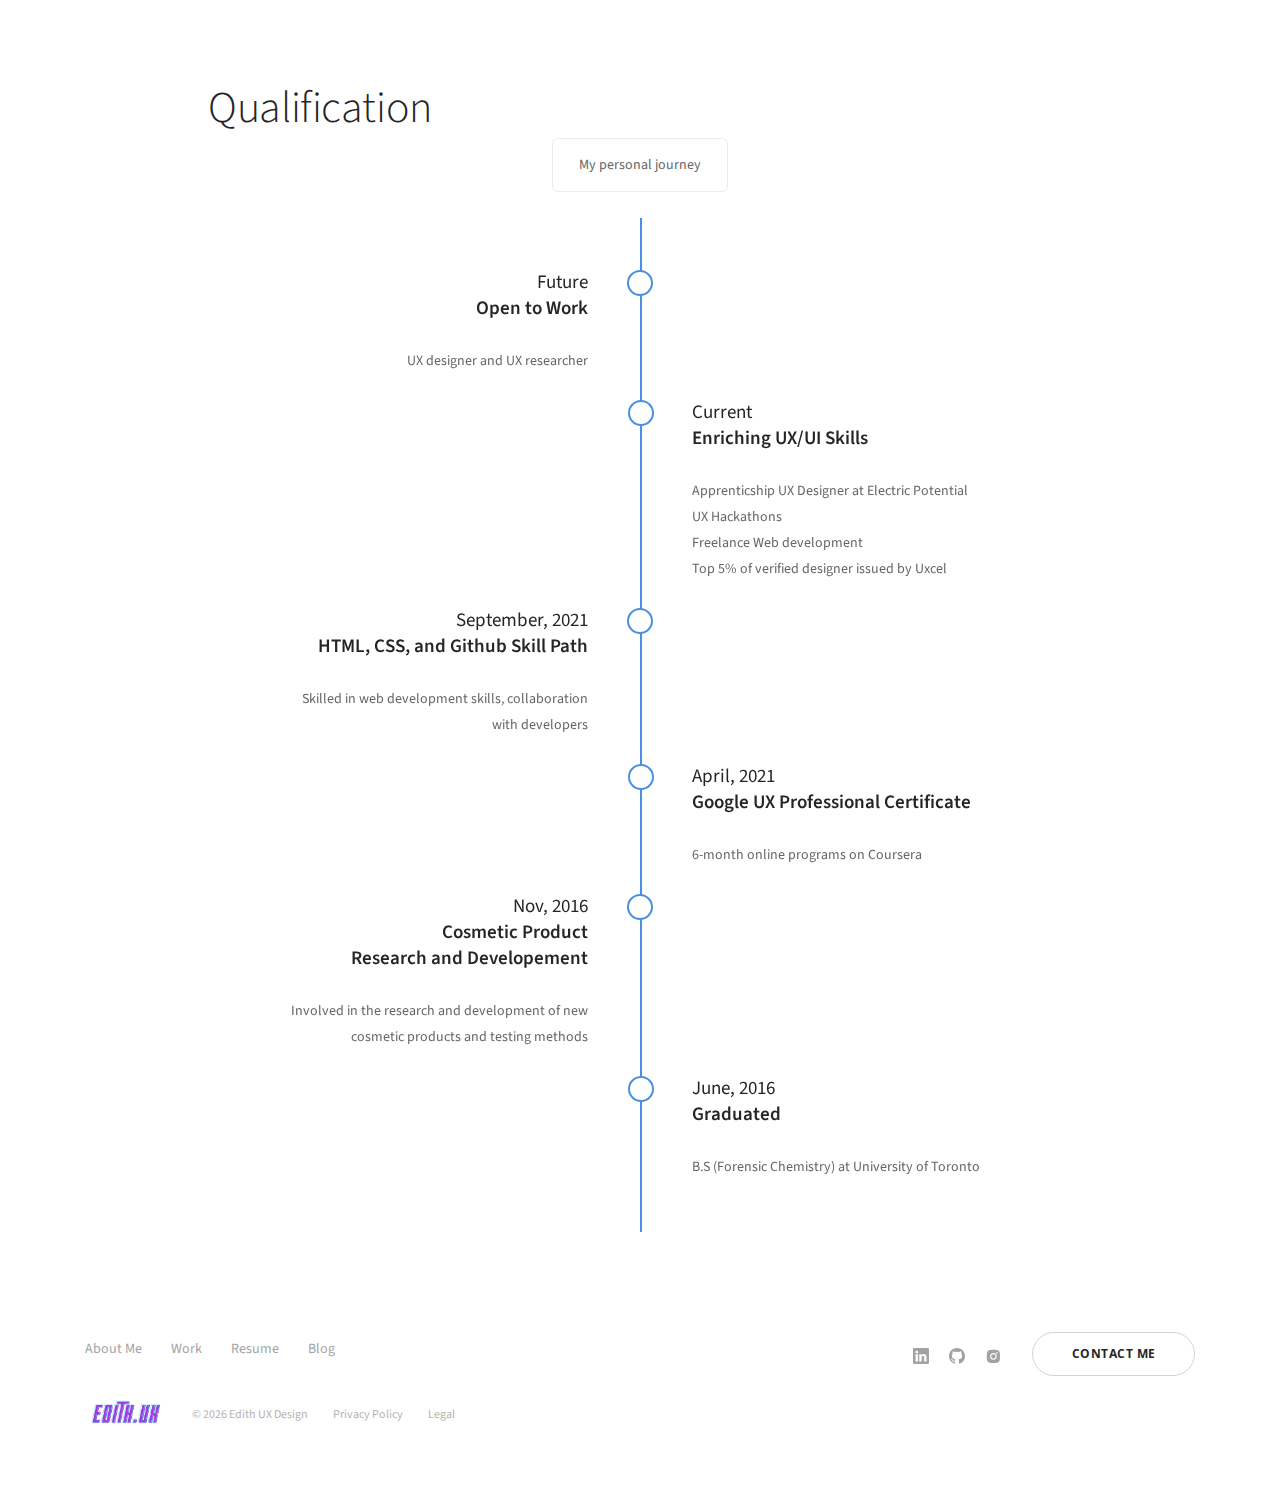
==== commit 8d65f93d: "update" ====
--- a/Aboutme.html
+++ b/Aboutme.html
@@ -232,7 +232,7 @@
         
             <section>
                 <div class="col-md-8 col-lg-6">
-                    <h1>Qualification</h1>
+                    <h1 style="text-align: center;">Qualification</h1>
                 </div>
                 <div class="tabs-container text-center" data-content-align="left">
                 <ul class="tabs">
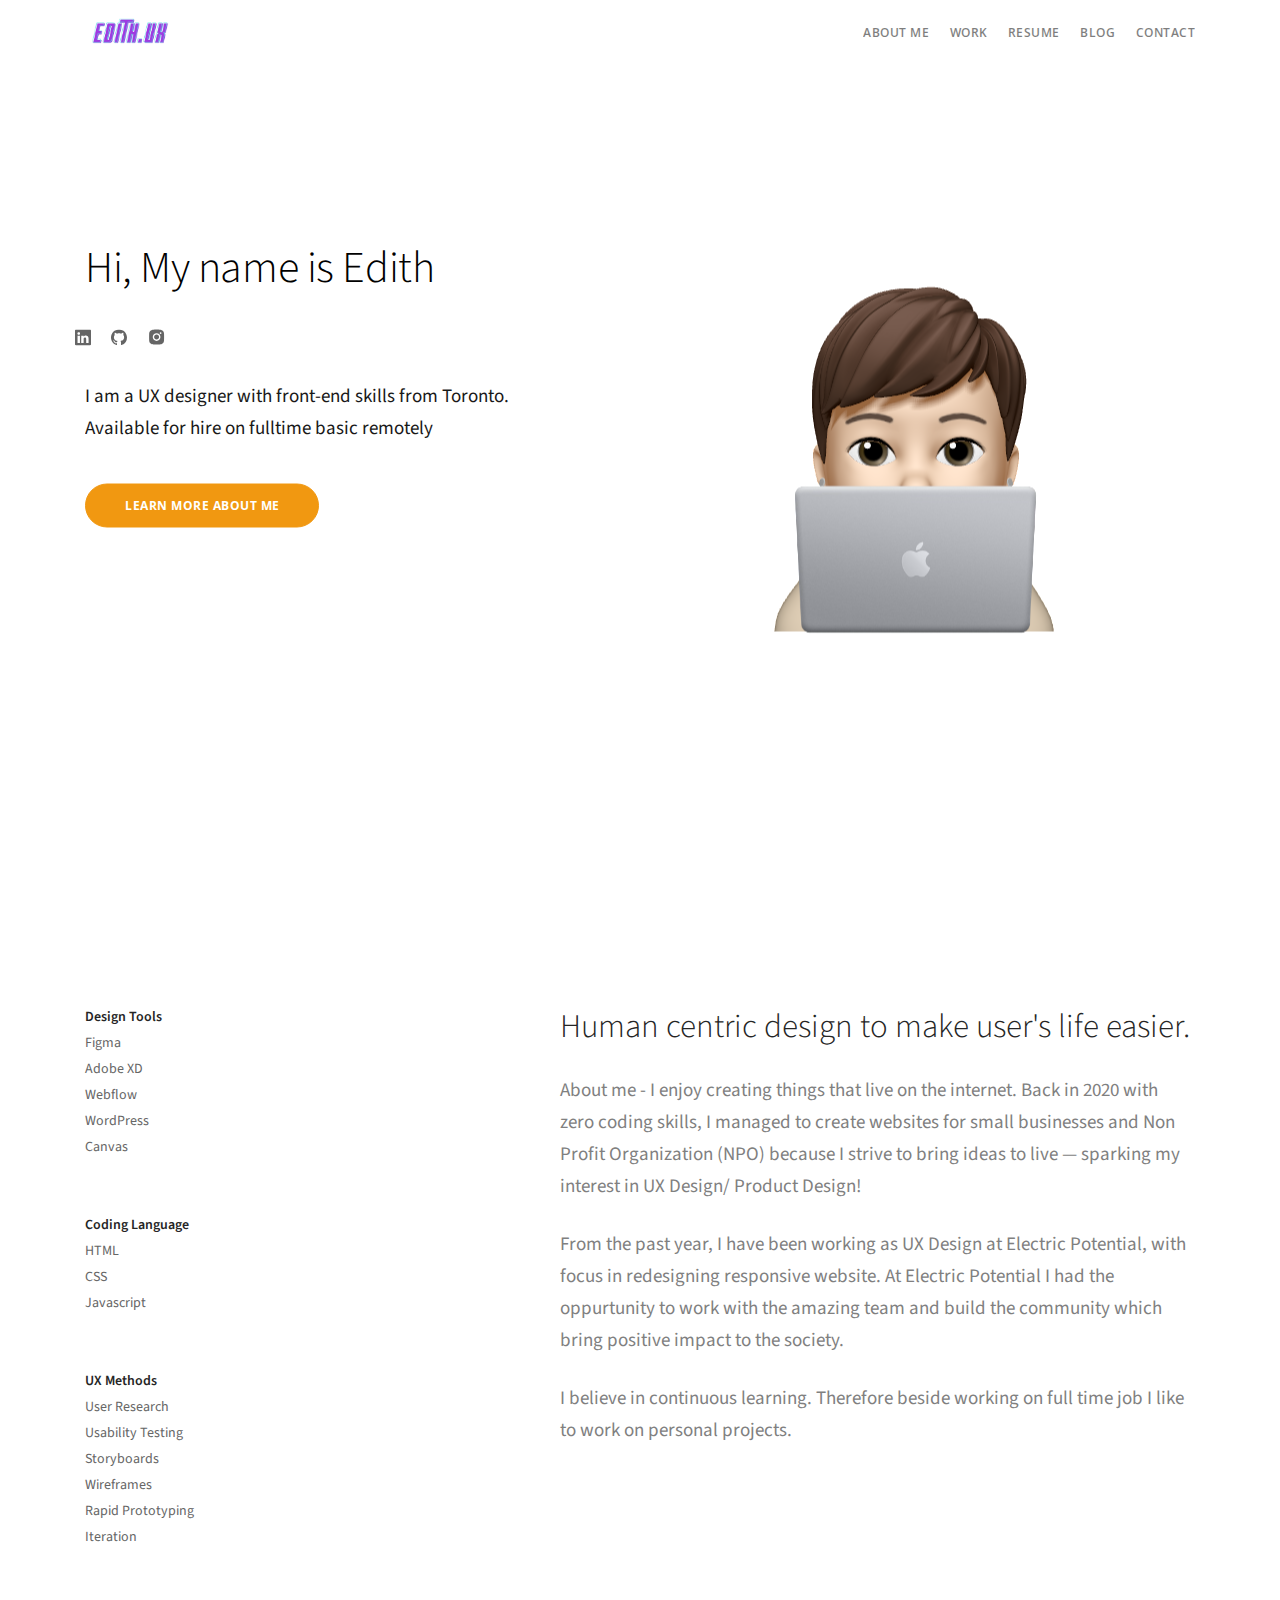
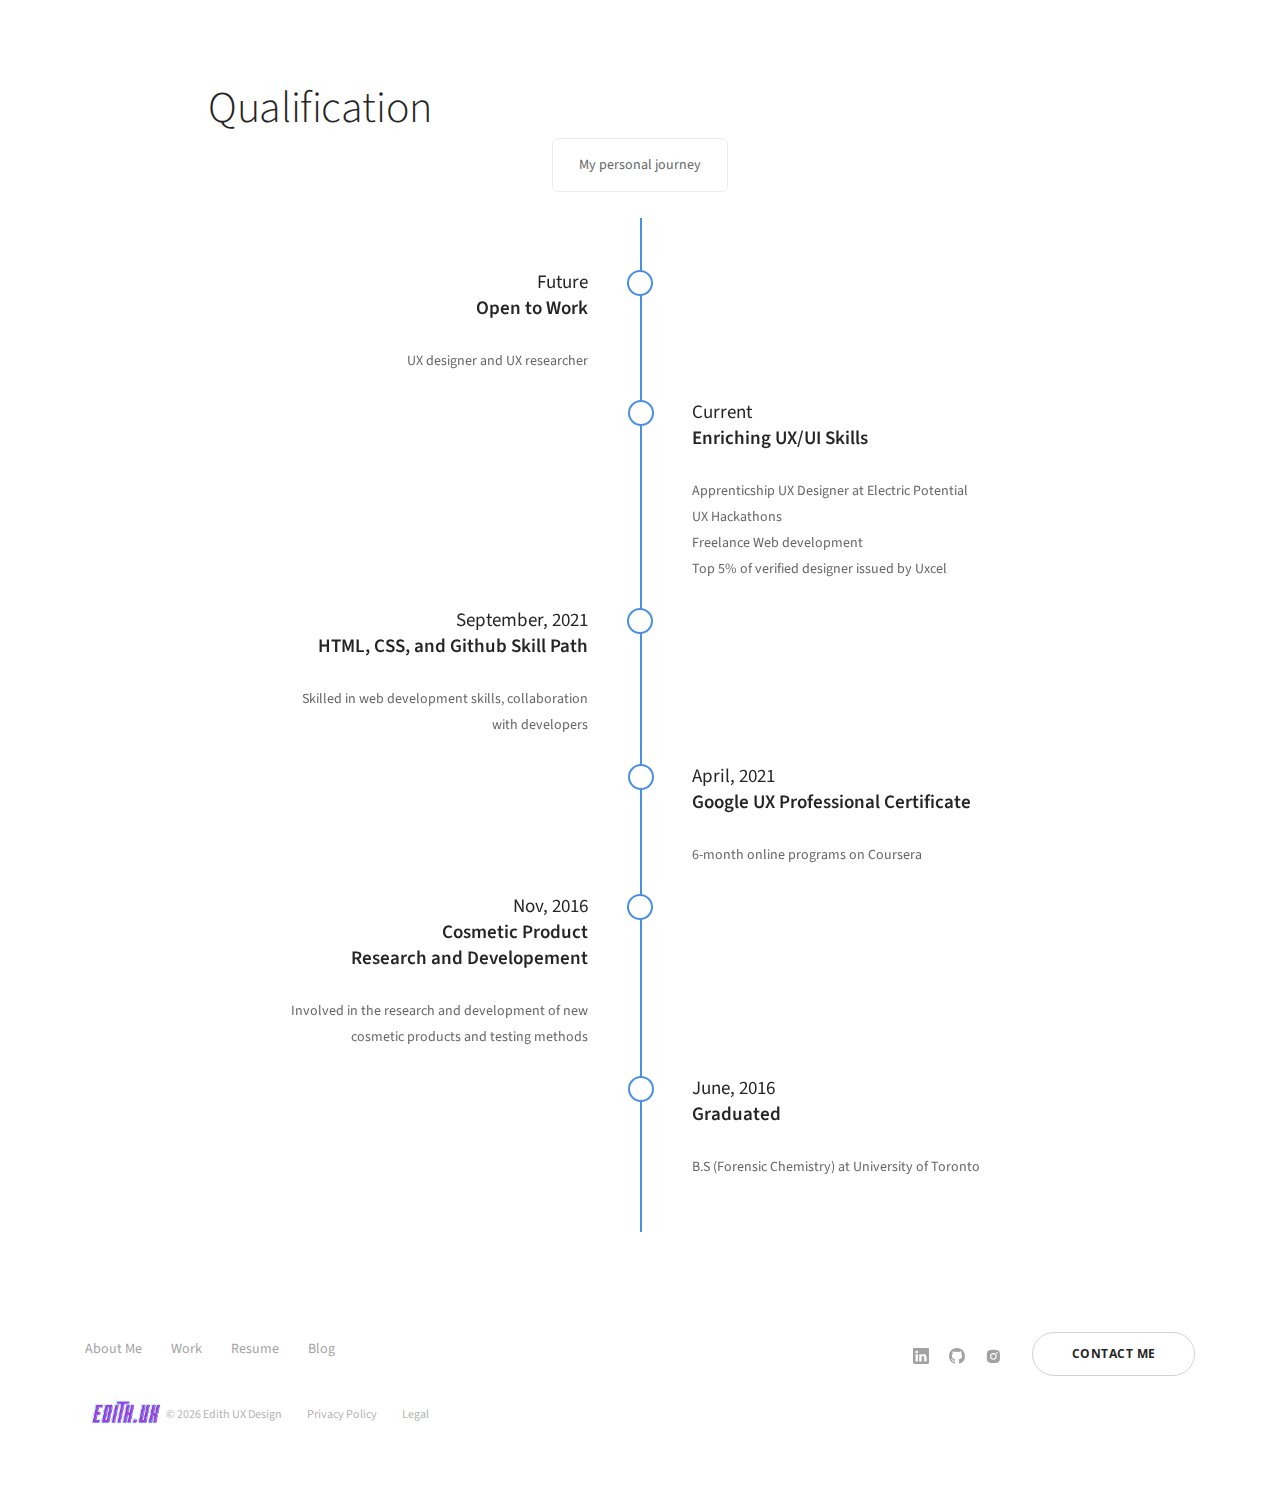
==== commit ae25ee8c: "Update Aboutme.html" ====
--- a/Aboutme.html
+++ b/Aboutme.html
@@ -35,7 +35,7 @@
                         </div>
                         <div class="col-9 col-md-10 text-right">
                             <a href="#" class="hamburger-toggle" data-toggle-class="#menu1;hidden-xs">
-                                <i class="icon icon--sm stack-interface stack-menu"><svg width="24" height="24" xmlns="http://www.w3.org/2000/svg" fill-rule="evenodd" clip-rule="evenodd"><path d="M24 18v1h-24v-1h24zm0-6v1h-24v-1h24zm0-6v1h-24v-1h24z" fill="#1040e2"/><path d="M24 19h-24v-1h24v1zm0-6h-24v-1h24v1zm0-6h-24v-1h24v1z"/></svg></i>
+                                <i class="icon icon--sm"><svg width="24" height="24" xmlns="http://www.w3.org/2000/svg" fill-rule="evenodd" clip-rule="evenodd"><path d="M24 18v1h-24v-1h24zm0-6v1h-24v-1h24zm0-6v1h-24v-1h24z" fill="#1040e2"/><path d="M24 19h-24v-1h24v1zm0-6h-24v-1h24v1zm0-6h-24v-1h24v1z"/></svg></i>
                             </a>
         
                         </div>
@@ -133,28 +133,24 @@
                             <ul class="social-list list-inline list--hover">
                                 <li>
                                     <a href="https://www.linkedin.com/in/edithyim/" target="_blank">
-                                        <i class="socicon socicon-twitter icon icon--xs"><svg xmlns="http://www.w3.org/2000/svg" width="16" height="16" fill="currentColor" class="bi bi-linkedin" viewBox="0 0 16 16">
+                                        <i class="icon icon--xs"><svg xmlns="http://www.w3.org/2000/svg" width="16" height="16" fill="currentColor" class="bi bi-linkedin" viewBox="0 0 16 16">
                                             <path d="M0 1.146C0 .513.526 0 1.175 0h13.65C15.474 0 16 .513 16 1.146v13.708c0 .633-.526 1.146-1.175 1.146H1.175C.526 16 0 15.487 0 14.854V1.146zm4.943 12.248V6.169H2.542v7.225h2.401zm-1.2-8.212c.837 0 1.358-.554 1.358-1.248-.015-.709-.52-1.248-1.342-1.248-.822 0-1.359.54-1.359 1.248 0 .694.521 1.248 1.327 1.248h.016zm4.908 8.212V9.359c0-.216.016-.432.08-.586.173-.431.568-.878 1.232-.878.869 0 1.216.662 1.216 1.634v3.865h2.401V9.25c0-2.22-1.184-3.252-2.764-3.252-1.274 0-1.845.7-2.165 1.193v.025h-.016a5.54 5.54 0 0 1 .016-.025V6.169h-2.4c.03.678 0 7.225 0 7.225h2.4z"/>
                                           </svg></i>
                                     </a>
                                 </li>
                                 <li>
                                     <a href="https://github.com/yimmun" target="_blank">
-                                        <i class="socicon socicon-facebook icon icon--xs"><svg xmlns="http://www.w3.org/2000/svg" width="16" height="16" fill="currentColor" class="bi bi-github" viewBox="0 0 16 16">
+                                        <i class="icon icon--xs"><svg xmlns="http://www.w3.org/2000/svg" width="16" height="16" fill="currentColor" class="bi bi-github" viewBox="0 0 16 16">
                                             <path d="M8 0C3.58 0 0 3.58 0 8c0 3.54 2.29 6.53 5.47 7.59.4.07.55-.17.55-.38 0-.19-.01-.82-.01-1.49-2.01.37-2.53-.49-2.69-.94-.09-.23-.48-.94-.82-1.13-.28-.15-.68-.52-.01-.53.63-.01 1.08.58 1.23.82.72 1.21 1.87.87 2.33.66.07-.52.28-.87.51-1.07-1.78-.2-3.64-.89-3.64-3.95 0-.87.31-1.59.82-2.15-.08-.2-.36-1.02.08-2.12 0 0 .67-.21 2.2.82.64-.18 1.32-.27 2-.27.68 0 1.36.09 2 .27 1.53-1.04 2.2-.82 2.2-.82.44 1.1.16 1.92.08 2.12.51.56.82 1.27.82 2.15 0 3.07-1.87 3.75-3.65 3.95.29.25.54.73.54 1.48 0 1.07-.01 1.93-.01 2.2 0 .21.15.46.55.38A8.012 8.012 0 0 0 16 8c0-4.42-3.58-8-8-8z"/>
                                           </svg></i>
                                     </a>
                                 </li>
                                 <li>
                                     <a href="https://www.instagram.com/gooderror.ux/?hl=en" target="_blank">
-                                        <i class="socicon socicon-instagram icon icon--xs"> <svg stroke="currentColor" fill="currentColor" stroke-width="0" viewBox="0 0 1024 1024" height="1.2em" width="1.2em" xmlns="http://www.w3.org/2000/svg"><path d="M512 378.7c-73.4 0-133.3 59.9-133.3 133.3S438.6 645.3 512 645.3 645.3 585.4 645.3 512 585.4 378.7 512 378.7zM911.8 512c0-55.2.5-109.9-2.6-165-3.1-64-17.7-120.8-64.5-167.6-46.9-46.9-103.6-61.4-167.6-64.5-55.2-3.1-109.9-2.6-165-2.6-55.2 0-109.9-.5-165 2.6-64 3.1-120.8 17.7-167.6 64.5C132.6 226.3 118.1 283 115 347c-3.1 55.2-2.6 109.9-2.6 165s-.5 109.9 2.6 165c3.1 64 17.7 120.8 64.5 167.6 46.9 46.9 103.6 61.4 167.6 64.5 55.2 3.1 109.9 2.6 165 2.6 55.2 0 109.9.5 165-2.6 64-3.1 120.8-17.7 167.6-64.5 46.9-46.9 61.4-103.6 64.5-167.6 3.2-55.1 2.6-109.8 2.6-165zM512 717.1c-113.5 0-205.1-91.6-205.1-205.1S398.5 306.9 512 306.9 717.1 398.5 717.1 512 625.5 717.1 512 717.1zm213.5-370.7c-26.5 0-47.9-21.4-47.9-47.9s21.4-47.9 47.9-47.9 47.9 21.4 47.9 47.9a47.84 47.84 0 0 1-47.9 47.9z"></path></svg></i>
+                                        <i class="icon icon--xs"> <svg stroke="currentColor" fill="currentColor" stroke-width="0" viewBox="0 0 1024 1024" height="1.2em" width="1.2em" xmlns="http://www.w3.org/2000/svg"><path d="M512 378.7c-73.4 0-133.3 59.9-133.3 133.3S438.6 645.3 512 645.3 645.3 585.4 645.3 512 585.4 378.7 512 378.7zM911.8 512c0-55.2.5-109.9-2.6-165-3.1-64-17.7-120.8-64.5-167.6-46.9-46.9-103.6-61.4-167.6-64.5-55.2-3.1-109.9-2.6-165-2.6-55.2 0-109.9-.5-165 2.6-64 3.1-120.8 17.7-167.6 64.5C132.6 226.3 118.1 283 115 347c-3.1 55.2-2.6 109.9-2.6 165s-.5 109.9 2.6 165c3.1 64 17.7 120.8 64.5 167.6 46.9 46.9 103.6 61.4 167.6 64.5 55.2 3.1 109.9 2.6 165 2.6 55.2 0 109.9.5 165-2.6 64-3.1 120.8-17.7 167.6-64.5 46.9-46.9 61.4-103.6 64.5-167.6 3.2-55.1 2.6-109.8 2.6-165zM512 717.1c-113.5 0-205.1-91.6-205.1-205.1S398.5 306.9 512 306.9 717.1 398.5 717.1 512 625.5 717.1 512 717.1zm213.5-370.7c-26.5 0-47.9-21.4-47.9-47.9s21.4-47.9 47.9-47.9 47.9 21.4 47.9 47.9a47.84 47.84 0 0 1-47.9 47.9z"></path></svg></i>
                                     </a>
                                 </li>
-                                <li>
-                                    <a href="#">
-                                        <i class="socicon socicon-instagram icon icon--xs"></i>
-                                    </a>
-                                </li>
+                                
                             </ul>
                             <p class="lead" style="color:black;">
                                 I am a UX designer with front-end skills from Toronto. <br> Available for hire on fulltime basic remotely
@@ -357,7 +353,9 @@
                         <!--end of row-->
                         <div class="row">
                             <div class="col-md-12">
+                                <a href="index.html">
                                 <img alt="Image" class="logo" src="image/Logo.png" />
+                                </a>
                                 <span class="type--fine-print">&copy;
                                     <span class="update-year"></span> Edith UX Design</span>
                                 <a class="type--fine-print" href="#">Privacy Policy</a>
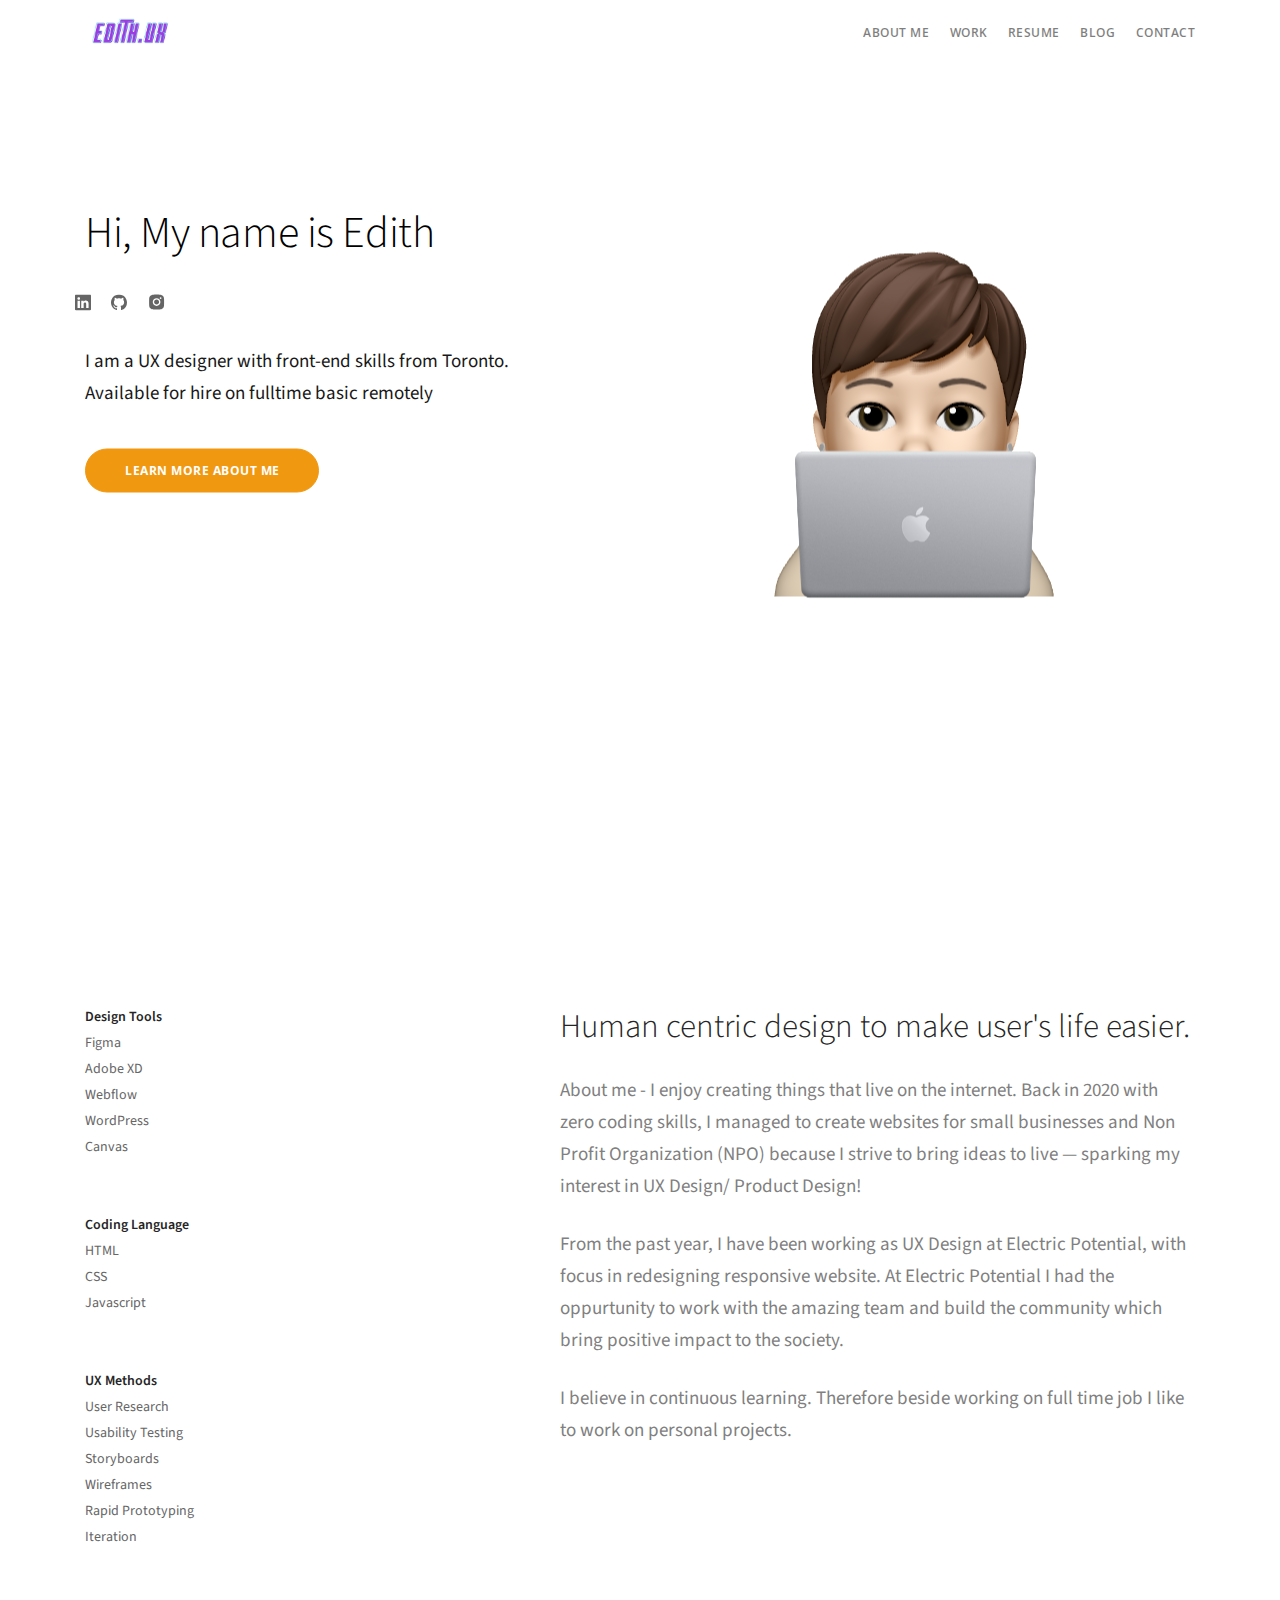
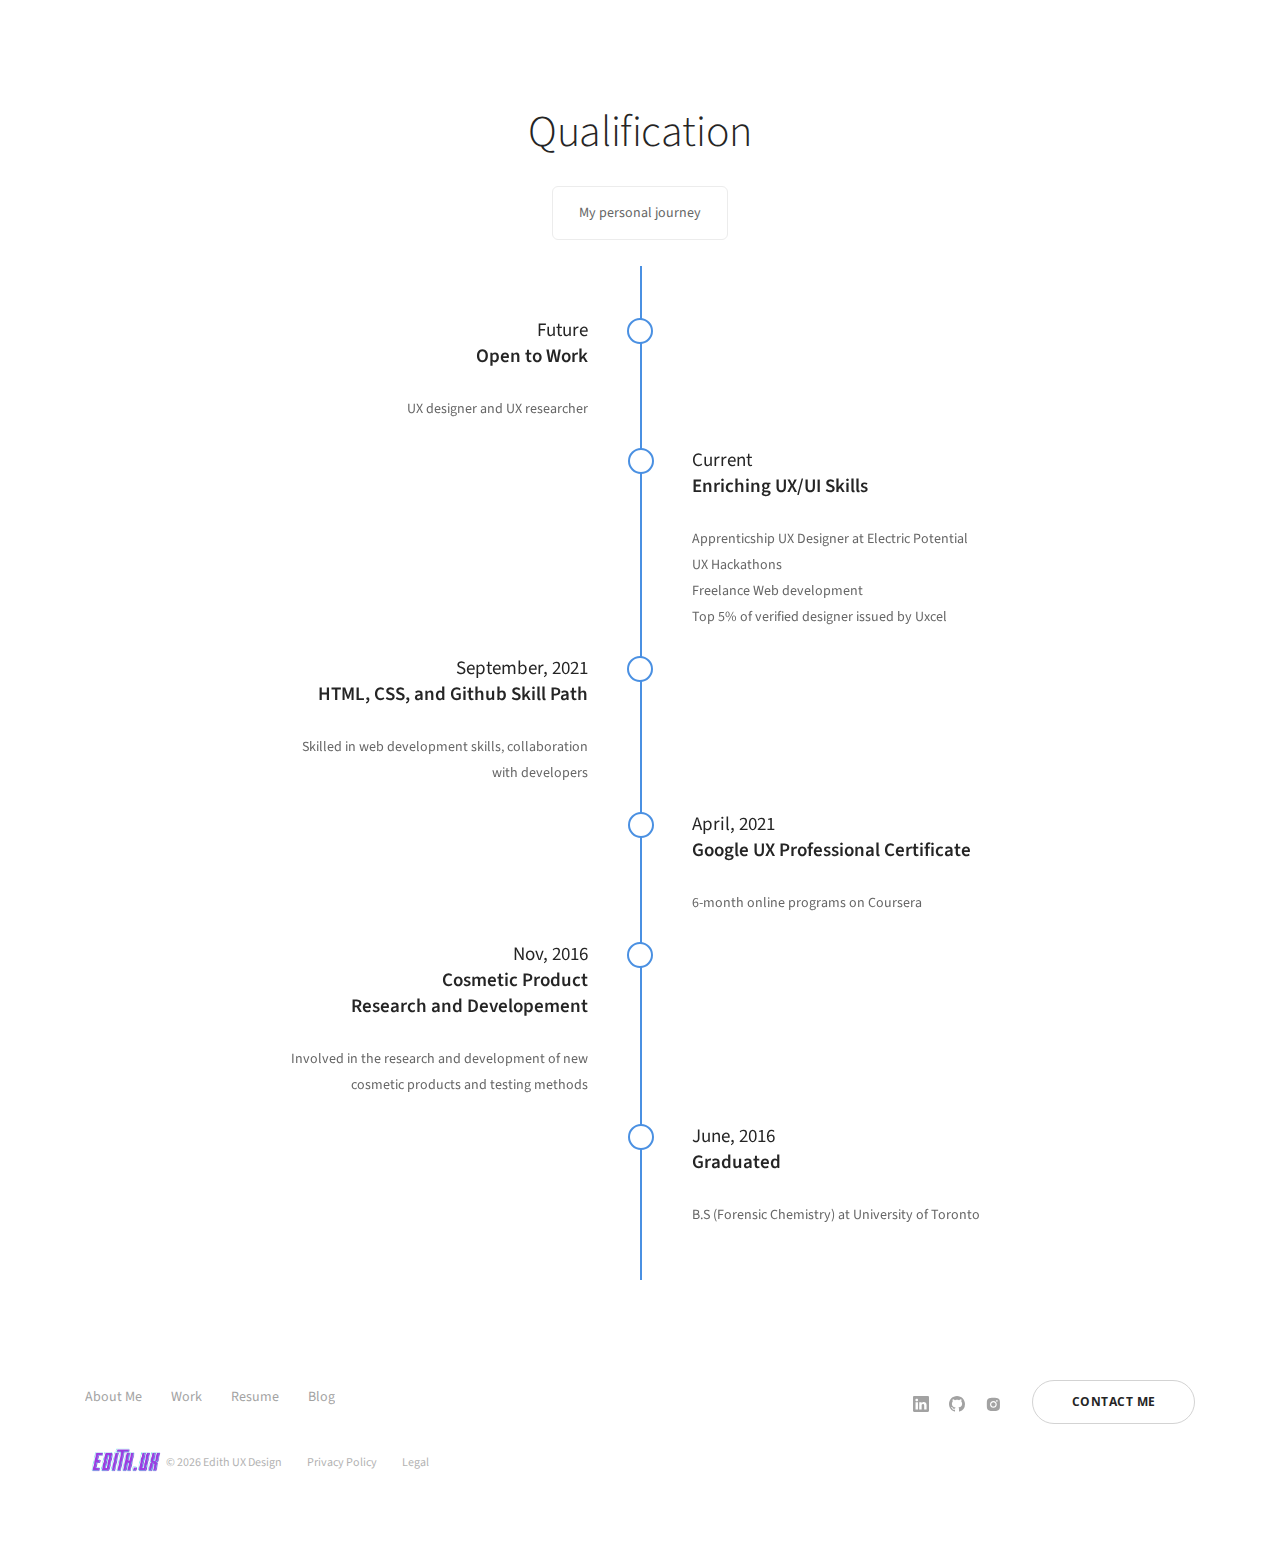
==== commit 99682bc2: "GA meta tag" ====
--- a/Aboutme.html
+++ b/Aboutme.html
@@ -2,7 +2,7 @@
 <html lang="en">
     <head>
         <meta charset="utf-8">
-        <title>Edith Yim UX Design - About Me</title>
+        <title>Hi I'm Edith - About Me | UX Journey </title>
         <meta name="viewport" content="width=device-width, initial-scale=1.0">
         <meta name="description" content="Site Description Here">
         <link href="css/bootstrap.css" rel="stylesheet" type="text/css" media="all" />
@@ -19,6 +19,17 @@
         <link href="https://fonts.googleapis.com/css?family=Open+Sans:200,300,400,400i,500,600,700%7CMerriweather:300,300i" rel="stylesheet">
         <link href="https://fonts.googleapis.com/css?family=Source+Sans+Pro:200,300,400,400i,600,700" rel="stylesheet" />
         <link href="https://fonts.googleapis.com/icon?family=Material+Icons" rel="stylesheet">
+       <!-- Global site tag (gtag.js) - Google Analytics -->
+<script async src="https://www.googletagmanager.com/gtag/js?id=G-8HVL77HHVC"></script>
+<script>
+  window.dataLayer = window.dataLayer || [];
+  function gtag(){dataLayer.push(arguments);}
+  gtag('js', new Date());
+
+  gtag('config', 'G-8HVL77HHVC');
+</script>
+
+<meta name="google-site-verification" content="poloFs6yaK0zUA932fmw7H7aFzS857Vx_hK5-sfHbz8" />
     </head>
 
     <body class=" ">
@@ -75,7 +86,7 @@
                                         
                                     </li>
                                     <li class="dropdown">
-                                        <a href="portfolio/image/EdithYim_Resume.pdf" download><span class="dropdown__trigger" style="color: black;">Resume</span></a>
+                                        <a href="image/EdithYim_Resume.pdf" download><span class="dropdown__trigger" style="color: black;">Resume</span></a>
                                     </li>
                                     <li class="dropdown">
                                         <a href="Blog.html"><span class="dropdown__trigger" style="color: black;">Blog</span></a>
@@ -163,7 +174,7 @@
                         
                         </div>
                         <div class="memoji" >
-                        <img id="memoji" src="image/Image.png" style="margin-left: 160px;"></div>
+                        <img id="memoji" src="image/Image.png"></div>
                     </div>
                     <!--end of row-->
                 </div>
@@ -184,7 +195,7 @@
 <p class="lead">I believe in continuous learning. Therefore beside working on full time job I like to work on personal projects. </p>
 
                         </div>
-                        <div class="col-md-4 col-lg-3">
+                        <div class="col-md-4 col-lg-3" id="designtool">
                             <div class="text-block">
                                 <h5>Design Tools</h5>
                                 <p>
@@ -227,8 +238,8 @@
    
         
             <section>
-                <div class="col-md-8 col-lg-6">
-                    <h1 style="text-align: center;">Qualification</h1>
+                <div class="col-md-12 text-center" style="padding:24px">
+                    <h1>Qualification</h1>
                 </div>
                 <div class="tabs-container text-center" data-content-align="left">
                 <ul class="tabs">
@@ -304,12 +315,12 @@
                                         </a>
                                     </li>
                                     <li>
-                                        <a href="#">
+                                        <a href="Work.html">
                                             <span>Work</span>
                                         </a>
                                     </li>
                                     <li>
-                                        <a href="portfolio/image/EdithYim_Resume.pdf" download>
+                                        <a href="image/EdithYim_Resume.pdf" download>
                                             <span>Resume</span>
                                         </a>
                                     </li>
--- a/css/custom.css
+++ b/css/custom.css
@@ -1 +1,13 @@
-/*! Place your custom styles here */+/*! Place your custom styles here */
+
+img#memoji {
+    margin-left: 160px;
+}
+
+div.feature-timeline {
+    margin-left: 60x;
+}
+
+.imagebg {
+    padding-top: 0px;
+}